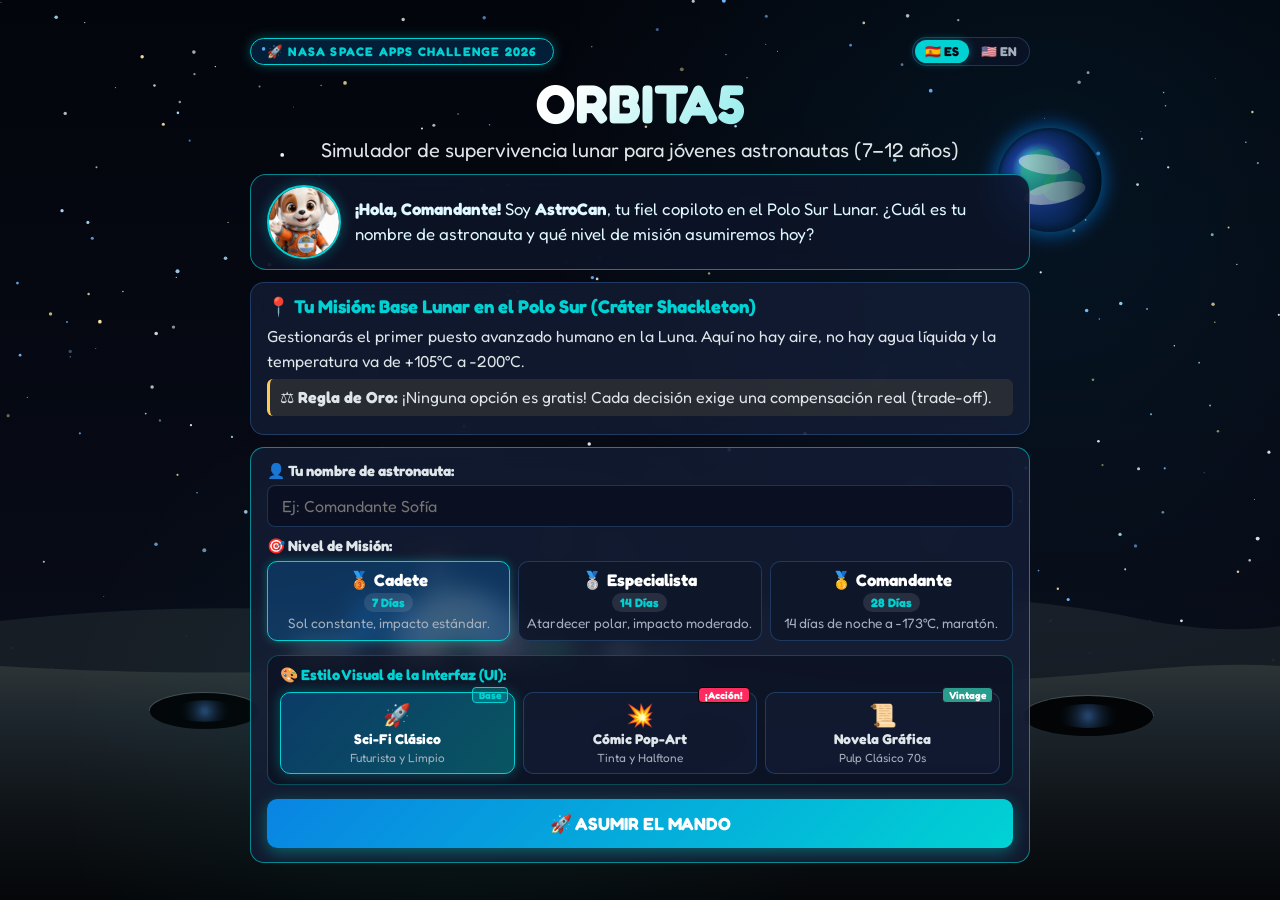
==== index.html @ 58a8f97e "feat: internacionalizacion completa bilingue (ES/EN) y sintesis de voz multilingue" ====
<!DOCTYPE html>
<html lang="es">
<head>
  <meta charset="UTF-8">
  <meta name="viewport" content="width=device-width, initial-scale=1.0, maximum-scale=1.0, user-scalable=no, viewport-fit=cover">
  <title>ORBITA5 | Junior Astronaut Mission Trainer</title>
  <link rel="preconnect" href="https://fonts.googleapis.com">
  <link rel="preconnect" href="https://fonts.gstatic.com" crossorigin>
  <link href="https://fonts.googleapis.com/css2?family=Bangers&family=Comic+Neue:ital,wght@0,400;0,700;1,400;1,700&family=Fredoka:wght@300..700&family=Permanent+Marker&display=swap" rel="stylesheet">
  <link rel="stylesheet" href="css/styles.css">
  <link rel="stylesheet" href="css/space-scene.css">
  <link rel="stylesheet" href="css/minigames.css">
  <link rel="stylesheet" href="css/themes.css">
</head>
<body>
  <canvas id="space-canvas"></canvas>
  <div class="space-ambient-glow"></div>

  <main class="app-wrapper">

    <!-- ====== 1. PANTALLA DE BIENVENIDA ====== -->
    <section id="screen-welcome" class="screen welcome-screen">
      <div class="welcome-inner">
        <div class="welcome-top-controls">
          <div class="nasa-logo-badge">🚀 NASA SPACE APPS CHALLENGE 2026</div>
          <div class="welcome-lang-picker">
            <button type="button" class="lang-switch-btn active" data-lang="es" title="Cambiar a Español">🇪🇸 ES</button>
            <button type="button" class="lang-switch-btn" data-lang="en" title="Switch to English">🇺🇸 EN</button>
          </div>
        </div>
        <h1 class="main-title">ORBITA5</h1>
        <p id="main-subtitle" class="main-subtitle">Simulador de supervivencia lunar para jóvenes astronautas (7–12 años)</p>

        <!-- Tarjeta de bienvenida con AstroCan -->
        <div class="welcome-mascot-card">
          <img src="assets/mascot/greeting.jpg" alt="AstroCan" class="welcome-mascot-img">
          <div id="welcome-mascot-bubble" class="welcome-mascot-bubble">
            <strong>¡Hola, Comandante!</strong> Soy <strong>AstroCan</strong>, tu fiel copiloto en el Polo Sur Lunar. ¿Cuál es tu nombre de astronauta y qué nivel de misión asumiremos hoy?
          </div>
        </div>

        <div class="welcome-briefing">
          <h3 id="briefing-title">📍 Tu Misión: Base Lunar en el Polo Sur (Cráter Shackleton)</h3>
          <p id="briefing-p1">Gestionarás el primer puesto avanzado humano en la Luna. Aquí no hay aire, no hay agua líquida y la temperatura va de +105°C a -200°C.</p>
          <p id="briefing-rule" class="rule-highlight">⚖️ <strong>Regla de Oro:</strong> ¡Ninguna opción es gratis! Cada decisión exige una compensación real (trade-off).</p>
        </div>

        <div class="welcome-form">
          <div class="form-row">
            <label id="label-player-name" for="input-player-name">👤 Tu nombre de astronauta:</label>
            <input type="text" id="input-player-name" class="text-input" placeholder="Ej: Comandante Sofía" maxlength="20" autocomplete="off" required>
            <div id="name-validation-msg" class="validation-error-msg hidden">⚠️ Ingresa tu nombre de astronauta para registrar tu credencial antes de asumir el mando.</div>
          </div>

          <label id="label-mission-level" class="form-label-sm">🎯 Nivel de Misión:</label>
          <div class="difficulty-selector">
            <button type="button" class="diff-btn active" data-diff="1">
              <span id="diff-1-title" class="diff-title">🥉 Cadete</span>
              <span id="diff-1-days" class="diff-days">7 Días</span>
              <span id="diff-1-desc" class="diff-desc">Sol constante, impacto estándar.</span>
            </button>
            <button type="button" class="diff-btn" data-diff="2">
              <span id="diff-2-title" class="diff-title">🥈 Especialista</span>
              <span id="diff-2-days" class="diff-days">14 Días</span>
              <span id="diff-2-desc" class="diff-desc">Atardecer polar, impacto moderado.</span>
            </button>
            <button type="button" class="diff-btn" data-diff="3">
              <span id="diff-3-title" class="diff-title">🥇 Comandante</span>
              <span id="diff-3-days" class="diff-days">28 Días</span>
              <span id="diff-3-desc" class="diff-desc">14 días de noche a -173°C, maratón.</span>
            </button>
          </div>

          <!-- Selector de Estilo de Interfaz (UI) en Pantalla de Bienvenida -->
          <div class="theme-selector-welcome">
            <label id="theme-selector-label" class="theme-selector-label">🎨 Estilo Visual de la Interfaz (UI):</label>
            <div class="theme-buttons-row">
              <button type="button" class="theme-btn active" data-theme-val="default">
                <span id="theme-btn-badge-1" class="theme-btn-badge">Base</span>
                <span class="theme-btn-icon">🚀</span>
                <span id="theme-btn-title-1" class="theme-btn-title">Sci-Fi Clásico</span>
                <span id="theme-btn-sub-1" class="theme-btn-subtitle">Futurista y Limpio</span>
              </button>
              <button type="button" class="theme-btn" data-theme-val="comic-pop">
                <span id="theme-btn-badge-2" class="theme-btn-badge badge-pop">¡Acción!</span>
                <span class="theme-btn-icon">💥</span>
                <span id="theme-btn-title-2" class="theme-btn-title">Cómic Pop-Art</span>
                <span id="theme-btn-sub-2" class="theme-btn-subtitle">Tinta y Halftone</span>
              </button>
              <button type="button" class="theme-btn" data-theme-val="comic-retro">
                <span id="theme-btn-badge-3" class="theme-btn-badge badge-retro">Vintage</span>
                <span class="theme-btn-icon">📜</span>
                <span id="theme-btn-title-3" class="theme-btn-title">Novela Gráfica</span>
                <span id="theme-btn-sub-3" class="theme-btn-subtitle">Pulp Clásico 70s</span>
              </button>
            </div>
          </div>

          <button id="btn-start-mission" class="btn-primary pulse-btn">🚀 ASUMIR EL MANDO</button>
        </div>
      </div>
    </section>

    <!-- ====== 2. PANTALLA DE JUEGO (ADAPTADA A CELULAR, TABLET Y PC) ====== -->
    <section id="screen-game" class="screen game-screen hidden">

      <!-- Contenedor general de Estación (permite 2 columnas en Desktop) -->
      <div class="station-layout">

        <!-- PANEL LATERAL PARA LAPTOP / PC (Desktop Station Panel) -->
        <aside class="station-sidebar">
          <div class="sidebar-mascot-box">
            <div class="mascot-avatar-container">
              <img id="mascot-sidebar-img" src="assets/mascot/greeting.jpg" alt="AstroCan" class="mascot-sidebar-avatar">
              <div class="mascot-online-dot"></div>
            </div>
            <div class="mascot-info">
              <strong class="mascot-name">AstroCan</strong>
              <span id="mascot-sidebar-role" class="mascot-role">Copiloto de Misión</span>
            </div>
            <div id="mascot-sidebar-bubble" class="sidebar-speech-bubble">
              ¡Sistemas de la base en línea! Esperando tus órdenes, Comandante.
            </div>
          </div>

          <!-- Diagnóstico de recursos lateral en PC -->
          <div class="sidebar-telemetry">
            <h4 id="sidebar-telemetry-title" class="telemetry-title">📡 Telemetría de la Base</h4>
            <div class="sidebar-res-list">
              <div class="side-res-row">
                <span id="side-label-o2" class="side-res-label">💨 Oxígeno:</span>
                <strong id="side-val-o2">100%</strong>
              </div>
              <div class="side-res-row">
                <span id="side-label-energy" class="side-res-label">⚡ Baterías:</span>
                <strong id="side-val-energy">100%</strong>
              </div>
              <div class="side-res-row">
                <span id="side-label-health" class="side-res-label">❤️ Salud:</span>
                <strong id="side-val-health">100%</strong>
              </div>
              <div class="side-res-row">
                <span id="side-label-integrity" class="side-res-label">🛡️ Casco:</span>
                <strong id="side-val-integrity">100%</strong>
              </div>
              <div class="side-res-row side-science-row">
                <span id="side-label-science" class="side-res-label">🔬 Ciencia:</span>
                <strong id="side-val-science">0 pts</strong>
              </div>
            </div>
          </div>

          <div class="sidebar-actions">
            <button id="btn-sidebar-lang" class="pill-btn sidebar-btn">🌐 <span id="sidebar-lang-label">Idioma: Español</span></button>
            <button id="btn-sidebar-theme" class="pill-btn sidebar-btn">🎨 <span id="sidebar-theme-prefix">Estilo UI:</span> <span id="sidebar-theme-name">Sci-Fi</span></button>
            <button id="btn-sidebar-voice" class="pill-btn sidebar-btn">🎙️ <span id="sidebar-voice-label">Cambiar Voz</span></button>
            <button id="btn-sidebar-science" class="pill-btn sidebar-btn">🔬 <span id="sidebar-science-label">Archivo Científico NASA</span></button>
            <button id="btn-sidebar-sound" class="pill-btn sidebar-btn">🔊 <span id="sidebar-sound-label">Sonido</span></button>
            <button id="btn-sidebar-abort" class="pill-btn btn-danger-pill sidebar-btn">🛑 <span id="sidebar-abort-label">Abortar Misión</span></button>
          </div>
        </aside>

        <!-- TERMINAL PRINCIPAL (Visible en todos los dispositivos) -->
        <div class="station-main-terminal">

          <!-- Barra Superior (Móvil y Tablet) -->
          <header class="top-bar">
            <div class="bar-left">
              <span class="astronaut-name">👨‍🚀 <strong id="hud-player-name">Cmd</strong></span>
              <span class="day-badge" id="hud-day-text">Día 1/7</span>
            </div>
            <div class="bar-right">
              <button id="btn-top-lang" class="pill-btn btn-lang" title="Switch language / Cambiar idioma">🌐 <span id="top-lang-label">EN</span></button>
              <button id="btn-top-theme" class="pill-btn" title="Cambiar estilo visual de interfaz (UI)">🎨 <span id="top-theme-name">UI</span></button>
              <button id="btn-top-voice" class="pill-btn" title="Cambiar tipo de voz de narración">🎙️</button>
              <button id="btn-open-science" class="pill-btn">🔬 <span id="top-science-label">Archivo NASA</span></button>
              <button id="btn-toggle-sound" class="pill-btn">🔊</button>
              <button id="btn-abort-mission" class="pill-btn btn-danger-pill" title="Volver a la sala de mando">🛑 <span id="top-abort-label">Abortar</span></button>
            </div>
          </header>

          <!-- Barra Ambiental -->
          <div class="env-bar">
            <span class="env-item"><span id="hud-env-icon">☀️</span> <strong id="hud-env-phase">Día Solar</strong></span>
            <span class="env-item">🌡️ <strong id="hud-env-temp">+85°C</strong></span>
            <span class="env-item">🔆 <strong id="hud-env-sun">100%</strong></span>
          </div>

          <!-- Recursos Compactos (Móvil y Tablet) -->
          <div class="res-strip">
            <div class="res-mini"><span class="res-icon">💨</span><div class="res-bar-track"><div id="bar-o2" class="res-bar-fill fill-o2" style="width:100%"></div></div><span id="val-o2" class="res-num">100%</span></div>
            <div class="res-mini"><span class="res-icon">⚡</span><div class="res-bar-track"><div id="bar-energy" class="res-bar-fill fill-energy" style="width:100%"></div></div><span id="val-energy" class="res-num">100%</span></div>
            <div class="res-mini"><span class="res-icon">❤️</span><div class="res-bar-track"><div id="bar-health" class="res-bar-fill fill-health" style="width:100%"></div></div><span id="val-health" class="res-num">100%</span></div>
            <div class="res-mini"><span class="res-icon">🛡️</span><div class="res-bar-track"><div id="bar-integrity" class="res-bar-fill fill-integrity" style="width:100%"></div></div><span id="val-integrity" class="res-num">100%</span></div>
            <div class="res-mini res-science"><span class="res-icon">🔬</span><span id="hud-science-val" class="res-num science-val">0</span></div>
          </div>

          <!-- Franja de Compañero para Móvil y Tablet (oculta en PC) -->
          <div class="mobile-mascot-strip">
            <img id="mascot-mobile-img" src="assets/mascot/greeting.jpg" alt="AstroCan" class="mascot-mobile-avatar">
            <div id="mascot-mobile-bubble" class="mobile-speech-bubble">
              ¡Listo para la misión lunar, Comandante!
            </div>
          </div>

          <!-- Contenido Principal Scrollable -->
          <div class="game-content-scroll">

            <!-- Tarjeta de Dilema -->
            <article id="dilemma-card" class="dilemma-card">
              <div class="dilemma-top">
                <div class="dilemma-top-tags">
                  <span id="dilemma-tag" class="tag-badge">ALERTA</span>
                  <span id="dilemma-sender" class="sender-text">📡 Transmisión</span>
                </div>
                <!-- Controles de Audio y Voz -->
                <div class="dilemma-audio-controls">
                  <button id="btn-change-voice" class="pill-btn btn-voice" title="Cambiar tipo de voz para la narración">
                    🎙️ <span id="current-voice-label">Voz: Auto</span>
                  </button>
                  <button id="btn-narrate-dilemma" class="pill-btn btn-narrate" title="Reproducir en audio este dilema">
                    📢 Escuchar Misión
                  </button>
                </div>
              </div>

              <h2 id="dilemma-title" class="dilemma-title">Cargando...</h2>
              <p id="dilemma-desc" class="dilemma-desc">Descripción del escenario...</p>
              <div id="dilemma-source-box" class="source-box"></div>
              <div id="dilemma-science-box" class="science-box">💡 Contexto científico...</div>
              <div id="dilemma-options-container" class="options-grid"></div>
            </article>

            <!-- Minijuego Container -->
            <section id="minigame-container" class="minigame-container hidden"></section>

            <!-- Feedback de Transmisión -->
            <article id="transmission-box" class="transmission-box hidden">
              <h3 class="transmission-title">📻 Informe de Control de Misión</h3>
              <div id="transmission-text"></div>
              <button id="btn-next-day" class="btn-primary">☀️ AVANZAR AL SIGUIENTE DÍA</button>
            </article>

          </div>
        </div>

      </div>
    </section>

    <!-- ====== 3. PANTALLA DE FIN DE MISIÓN ====== -->
    <section id="screen-gameover" class="screen gameover-screen hidden">
      <div class="gameover-inner">

        <!-- Mascota en fin de misión -->
        <div class="gameover-mascot-row">
          <img id="gameover-mascot-img" class="gameover-mascot-avatar" src="assets/mascot/celebrating.jpg" alt="AstroCan">
          <div id="gameover-mascot-bubble" class="gameover-mascot-bubble">
            ¡Misión completada, Comandante!
          </div>
        </div>

        <h2 id="gameover-title" class="gameover-title">🎉 ¡MISIÓN CUMPLIDA!</h2>
        <p id="gameover-subtitle" class="gameover-subtitle">Felicitaciones...</p>
        <div id="gameover-rank" class="rank-badge">🥇 Comandante</div>

        <div class="metrics-row">
          <div class="metric-pill"><span id="lbl-gameover-score">PUNTUACIÓN</span><strong id="gameover-score">0</strong></div>
          <div class="metric-pill"><span id="lbl-gameover-days">DÍAS</span><strong id="gameover-days">0/7</strong></div>
          <div class="metric-pill"><span id="lbl-gameover-science">CIENCIA</span><strong id="gameover-science">0</strong></div>
        </div>

        <div id="gameover-lesson-box" class="lesson-card lesson-success">
          <div id="gameover-lesson-text"></div>
        </div>

        <div class="gameover-actions">
          <button id="btn-share-cert" class="btn-primary" style="background: linear-gradient(135deg, #6c5ce7, #a29bfe);">
            📤 COMPARTIR CERTIFICADO
          </button>
          <button id="btn-restart" class="btn-secondary">🔄 NUEVA MISIÓN</button>
        </div>
      </div>
    </section>

    <!-- ====== 4. MODAL ARCHIVO CIENTÍFICO ====== -->
    <div id="modal-science" class="modal-overlay hidden" role="dialog" aria-modal="true">
      <div class="modal-card">
        <header class="modal-head">
          <h3 id="modal-science-title">🔬 Archivo Científico NASA</h3>
          <button id="btn-close-science" class="modal-close" aria-label="Cerrar">&times;</button>
        </header>
        <div class="modal-body" id="science-content"></div>
      </div>
    </div>

    <!-- ====== 5. MODAL ABORTAR MISIÓN ====== -->
    <div id="modal-abort" class="modal-overlay hidden" role="dialog" aria-modal="true">
      <div class="modal-card modal-abort-card">
        <header class="modal-head modal-head-danger">
          <h3 id="modal-abort-title">🛑 Abortar Misión ORBITA5</h3>
          <button id="btn-close-abort-x" class="modal-close" aria-label="Cerrar">&times;</button>
        </header>
        <div class="modal-body modal-abort-body">
          <div class="abort-icon">⚠️</div>
          <p id="modal-abort-prompt" class="abort-prompt"><strong>¿Seguro que deseas abortar la misión lunar?</strong></p>
          <p id="modal-abort-desc" class="abort-desc">Se cancelará la simulación actual y regresarás a la sala de mando inicial para cambiar tu nombre de astronauta o elegir otro nivel de dificultad.</p>
          <div class="abort-actions">
            <button id="btn-confirm-abort" class="btn-primary btn-danger-action">🚀 Sí, Abortar y Salir</button>
            <button id="btn-cancel-abort" class="btn-secondary">Continuar Misión</button>
          </div>
        </div>
      </div>
    </div>

    <!-- ====== 6. MODAL SELECTOR DE VOCES ====== -->
    <div id="modal-voice" class="modal-overlay hidden" role="dialog" aria-modal="true">
      <div class="modal-card modal-voice-card">
        <header class="modal-head">
          <h3 id="modal-voice-title">🎙️ Voces de Control de Misión</h3>
          <button id="btn-close-voice-x" class="modal-close" aria-label="Cerrar">&times;</button>
        </header>
        <div class="modal-body modal-voice-body">
          <div class="voice-modal-intro">
            <p id="modal-voice-desc" class="voice-modal-desc">
              Selecciona la voz de síntesis que prefieras para escuchar las alertas y decisiones en tu base lunar:
            </p>
            <div class="voice-current-banner">
              <span id="modal-voice-active-label" class="voice-banner-label">Voz activa:</span>
              <strong id="modal-current-voice-text" class="voice-banner-value">🌎 Cargando voz...</strong>
            </div>
          </div>

          <div id="voice-options-list" class="voice-options-list">
            <!-- Rellenado dinámicamente con las voces del navegador -->
          </div>

          <div class="voice-modal-footer">
            <button id="btn-cycle-voice-fast" class="btn-secondary">🔄 Siguiente Voz Rápida</button>
            <button id="btn-close-voice" class="btn-primary">Listo</button>
          </div>
        </div>
      </div>
    </div>

    <!-- ====== 7. MODAL SELECTOR DE ESTILO VISUAL / TEMAS ====== -->
    <div id="modal-theme" class="modal-overlay hidden" role="dialog" aria-modal="true">
      <div class="modal-card modal-theme-card">
        <header class="modal-head">
          <h3 id="modal-theme-title">🎨 Estilo Visual de la Interfaz (UI)</h3>
          <button id="btn-close-theme-x" class="modal-close" aria-label="Cerrar">&times;</button>
        </header>
        <div class="modal-body">
          <div class="theme-modal-intro">
            <p id="modal-theme-desc" class="theme-modal-desc">
              Selecciona cómo deseas experimentar <strong>ORBITA5</strong>. Puedes alternar libremente entre la interfaz base de ciencia ficción y las propuestas con estilo cómic:
            </p>
          </div>

          <div id="theme-cards-grid" class="theme-cards-grid">
            <!-- Rellenado dinámicamente con los temas -->
          </div>

          <div class="voice-modal-footer">
            <button id="btn-cycle-theme-fast" class="btn-secondary">🔄 Alternar Estilo Rápido</button>
            <button id="btn-close-theme" class="btn-primary">Listo</button>
          </div>
        </div>
      </div>
    </div>

  </main>

  <script src="js/theme-manager.js"></script>
  <script src="js/i18n.js"></script>
  <script src="js/audio.js"></script>
  <script src="js/speech.js"></script>
  <script src="js/mascot.js"></script>
  <script src="js/space-canvas.js"></script>
  <script src="js/data-donki.js"></script>
  <script src="js/data-osdr.js"></script>
  <script src="js/game-state.js"></script>
  <script src="js/events.js"></script>
  <script src="js/minigame-shield.js"></script>
  <script src="js/minigame-rover.js"></script>
  <script src="js/certificate.js"></script>
  <script src="js/main.js"></script>
</body>
</html>
---- css/styles.css ----
/* ==========================================================================
   ORBITA5 — CSS PRINCIPAL
   Tipografía: Fredoka (Google Fonts)
   Layout adaptativo para 3 pantallas (Celular, Tablet, Laptop/PC)
   Viewport 100dvh sin scroll en ventana principal, scroll interno en terminal.
   Semáforo de recursos interactivo en tiempo real.
   ========================================================================== */

:root {
  --bg-deep: #030612;
  --panel-glass: rgba(20, 30, 55, 0.75);
  --panel-glass-solid: rgba(14, 21, 40, 0.95);
  --panel-border: rgba(84, 160, 255, 0.25);
  --border-bright: rgba(0, 210, 211, 0.6);
  --nasa-blue: #0984e3;
  --cyan: #00d2d3;
  --glow: rgba(0, 210, 211, 0.35);
  --o2: #00cec9;
  --energy: #feca57;
  --health: #ff6b81;
  --integrity: #54a0ff;
  --science: #a29bfe;
  --gain: #2ed573;
  --gain-bg: rgba(46, 213, 115, 0.15);
  --cost: #ff4757;
  --cost-bg: rgba(255, 71, 87, 0.15);
  --txt: #ffffff;
  --txt2: #dfe6e9;
  --txt3: #a4b0be;
  --font: 'Fredoka', system-ui, -apple-system, BlinkMacSystemFont, 'Segoe UI', Roboto, sans-serif;
}

*, *::before, *::after {
  box-sizing: border-box;
  margin: 0;
  padding: 0;
}

body {
  font-family: var(--font);
  background: var(--bg-deep);
  color: var(--txt);
  overflow: hidden;
  height: 100dvh;
}

#space-canvas {
  position: fixed;
  inset: 0;
  width: 100vw;
  height: 100dvh;
  z-index: 0;
  pointer-events: none;
}

.space-ambient-glow {
  position: fixed;
  inset: 0;
  pointer-events: none;
  z-index: 1;
  background: radial-gradient(circle at 82% 20%, rgba(0, 180, 255, 0.08) 0%, transparent 40%);
}

/* ========== CONTENEDOR RAÍZ ========== */
.app-wrapper {
  position: relative;
  z-index: 10;
  height: 100dvh;
  display: flex;
  flex-direction: column;
}

.screen {
  flex: 1;
  display: flex;
  flex-direction: column;
  overflow: hidden;
}

.hidden {
  display: none !important;
}

/* ==========================================================================
   1. PANTALLA DE BIENVENIDA CON MASCOTA
   ========================================================================== */
.welcome-screen {
  justify-content: center;
  align-items: center;
  padding: 12px;
  overflow-y: auto;
}

.welcome-inner {
  max-width: 780px;
  width: 100%;
  text-align: center;
}

.welcome-top-controls {
  display: flex;
  justify-content: space-between;
  align-items: center;
  flex-wrap: wrap;
  gap: 8px;
  margin-bottom: 8px;
}

.welcome-lang-picker {
  display: inline-flex;
  background: rgba(14, 21, 40, 0.7);
  border: 1px solid var(--panel-border);
  border-radius: 20px;
  padding: 2px;
  gap: 2px;
  margin-left: auto;
}

.lang-switch-btn {
  font-family: var(--font);
  background: transparent;
  border: none;
  color: var(--txt3);
  font-size: 0.8rem;
  font-weight: 700;
  padding: 4px 10px;
  border-radius: 16px;
  cursor: pointer;
  transition: all 0.2s;
}

.lang-switch-btn:hover {
  color: #fff;
}

.lang-switch-btn.active {
  background: var(--cyan);
  color: #030612;
  box-shadow: 0 0 10px var(--glow);
}

.btn-lang {
  font-weight: 800;
  letter-spacing: 0.5px;
}

.nasa-logo-badge {
  display: inline-block;
  background: rgba(9, 132, 227, 0.2);
  border: 1px solid var(--cyan);
  padding: 5px 16px;
  border-radius: 20px;
  font-size: 0.78rem;
  font-weight: 700;
  letter-spacing: 1.2px;
  color: var(--cyan);
  margin-bottom: 0;
  box-shadow: 0 0 12px var(--glow);
}

.main-title {
  font-size: clamp(2rem, 5vw, 3.2rem);
  font-weight: 800;
  line-height: 1.1;
  background: linear-gradient(135deg, #fff 40%, var(--cyan));
  -webkit-background-clip: text;
  -webkit-text-fill-color: transparent;
  margin-bottom: 4px;
}

.main-subtitle {
  font-size: clamp(0.9rem, 2vw, 1.15rem);
  color: var(--txt2);
  margin-bottom: 12px;
}

/* Tarjeta de Mascota en Bienvenida */
.welcome-mascot-card {
  display: flex;
  align-items: center;
  gap: 14px;
  background: rgba(14, 21, 40, 0.85);
  border: 1.5px solid var(--border-bright);
  backdrop-filter: blur(12px);
  border-radius: 16px;
  padding: 10px 16px;
  margin-bottom: 12px;
  text-align: left;
}

.welcome-mascot-img {
  width: 74px;
  height: 74px;
  border-radius: 50%;
  object-fit: cover;
  border: 2.5px solid var(--cyan);
  box-shadow: 0 0 14px var(--glow);
  flex-shrink: 0;
  animation: mascotPop 0.4s ease-out;
}

.welcome-mascot-bubble {
  font-size: 0.92rem;
  line-height: 1.45;
  color: #e0f8ff;
}

.welcome-briefing {
  background: var(--panel-glass);
  border: 1px solid var(--panel-border);
  backdrop-filter: blur(10px);
  border-radius: 14px;
  padding: 12px 16px;
  margin-bottom: 12px;
  text-align: left;
}

.welcome-briefing h3 {
  color: var(--cyan);
  font-size: 1rem;
  margin-bottom: 6px;
}

.welcome-briefing p {
  color: var(--txt2);
  font-size: 0.88rem;
  line-height: 1.45;
  margin-bottom: 6px;
}

.rule-highlight {
  background: rgba(254, 202, 87, 0.1);
  border-left: 3px solid var(--energy);
  padding: 6px 10px;
  border-radius: 6px;
  font-size: 0.88rem;
  color: #ffeaa7;
  margin: 0;
}

.welcome-form {
  background: var(--panel-glass);
  border: 1px solid var(--border-bright);
  backdrop-filter: blur(12px);
  border-radius: 14px;
  padding: 14px 16px;
  text-align: left;
}

.form-row {
  margin-bottom: 10px;
}

.form-row label, .form-label-sm {
  display: block;
  font-size: 0.92rem;
  font-weight: 700;
  color: var(--txt2);
  margin-bottom: 5px;
}

.text-input {
  font-family: var(--font);
  width: 100%;
  padding: 10px 14px;
  background: rgba(10, 16, 32, 0.85);
  border: 1.5px solid var(--panel-border);
  border-radius: 8px;
  color: #fff;
  font-size: 1rem;
  outline: none;
  transition: border-color 0.2s;
}

.text-input:focus {
  border-color: var(--cyan);
  box-shadow: 0 0 10px var(--glow);
}

.text-input.input-error {
  border-color: #ff4757 !important;
  box-shadow: 0 0 14px rgba(255, 71, 87, 0.6) !important;
  animation: shakeInput 0.4s ease-in-out;
}

@keyframes shakeInput {
  0%, 100% { transform: translateX(0); }
  20%, 60% { transform: translateX(-6px); }
  40%, 80% { transform: translateX(6px); }
}

.validation-error-msg {
  font-size: 0.82rem;
  color: #ff6b81;
  font-weight: 600;
  margin-top: 6px;
  display: flex;
  align-items: center;
  gap: 5px;
  animation: fadeInMsg 0.25s ease-out;
}

@keyframes fadeInMsg {
  from { opacity: 0; transform: translateY(-4px); }
  to { opacity: 1; transform: translateY(0); }
}

.difficulty-selector {
  display: grid;
  grid-template-columns: repeat(3, 1fr);
  gap: 8px;
  margin: 6px 0 12px;
}

.diff-btn {
  font-family: var(--font);
  background: rgba(15, 23, 42, 0.85);
  border: 1.5px solid var(--panel-border);
  border-radius: 10px;
  padding: 8px 6px;
  cursor: pointer;
  text-align: center;
  transition: all 0.2s;
  color: var(--txt2);
}

.diff-btn:hover {
  border-color: var(--cyan);
  transform: translateY(-1px);
}

.diff-btn.active {
  background: rgba(9, 132, 227, 0.25);
  border-color: var(--cyan);
  box-shadow: 0 0 10px var(--glow);
}

.diff-title {
  display: block;
  font-size: 0.95rem;
  font-weight: 700;
  color: #fff;
}

.diff-days {
  display: inline-block;
  background: rgba(255, 255, 255, 0.1);
  padding: 2px 8px;
  border-radius: 10px;
  font-size: 0.76rem;
  font-weight: 700;
  color: var(--cyan);
  margin: 3px 0;
}

.diff-desc {
  display: block;
  font-size: 0.76rem;
  color: var(--txt3);
  line-height: 1.25;
}

.btn-primary {
  font-family: var(--font);
  width: 100%;
  padding: 12px;
  background: linear-gradient(135deg, var(--nasa-blue), var(--cyan));
  border: none;
  border-radius: 10px;
  color: #fff;
  font-size: 1rem;
  font-weight: 700;
  cursor: pointer;
  box-shadow: 0 4px 16px rgba(0, 210, 211, 0.4);
  transition: all 0.2s;
}

.btn-primary:hover {
  transform: translateY(-1px);
  box-shadow: 0 6px 22px rgba(0, 210, 211, 0.6);
}

.btn-secondary {
  font-family: var(--font);
  width: 100%;
  padding: 12px;
  background: rgba(255, 255, 255, 0.08);
  border: 1.5px solid var(--panel-border);
  border-radius: 10px;
  color: var(--txt2);
  font-size: 0.95rem;
  font-weight: 600;
  cursor: pointer;
  transition: all 0.2s;
}

.btn-secondary:hover {
  background: rgba(255, 255, 255, 0.15);
  border-color: var(--cyan);
}

/* ==========================================================================
   2. PANTALLA DE JUEGO & LAYOUT DE ESTACIÓN
   ========================================================================== */
.game-screen {
  gap: 0;
  height: 100dvh;
}

.station-layout {
  display: flex;
  flex: 1;
  height: 100%;
  overflow: hidden;
}

/* PANEL LATERAL PARA LAPTOP / PC */
.station-sidebar {
  display: none; /* Activo en desktop min-width: 981px */
  width: 340px;
  flex-shrink: 0;
  background: var(--panel-glass-solid);
  border-right: 1.5px solid var(--border-bright);
  padding: 14px;
  flex-direction: column;
  gap: 12px;
  overflow-y: auto;
}

.sidebar-mascot-box {
  background: rgba(10, 16, 32, 0.7);
  border: 1.5px solid var(--panel-border);
  border-radius: 14px;
  padding: 12px;
  text-align: center;
}

.mascot-avatar-container {
  position: relative;
  width: 94px;
  height: 94px;
  margin: 0 auto 8px;
}

.mascot-sidebar-avatar {
  width: 94px;
  height: 94px;
  border-radius: 50%;
  object-fit: cover;
  border: 2.5px solid var(--cyan);
  box-shadow: 0 0 16px var(--glow);
  transition: all 0.3s cubic-bezier(0.175, 0.885, 0.32, 1.275);
}

.mascot-online-dot {
  position: absolute;
  bottom: 4px;
  right: 6px;
  width: 14px;
  height: 14px;
  background: #2ed573;
  border: 2px solid #030612;
  border-radius: 50%;
}

.mascot-info {
  margin-bottom: 8px;
}

.mascot-name {
  display: block;
  font-size: 1.15rem;
  color: #fff;
  font-weight: 700;
}

.mascot-role {
  font-size: 0.8rem;
  color: var(--cyan);
  font-weight: 500;
}

.sidebar-speech-bubble {
  background: rgba(0, 210, 211, 0.12);
  border: 1px solid var(--border-bright);
  border-radius: 12px;
  padding: 8px 12px;
  font-size: 0.88rem;
  line-height: 1.4;
  color: #e0f8ff;
  text-align: left;
  position: relative;
}

.sidebar-telemetry {
  background: rgba(10, 16, 32, 0.6);
  border: 1px solid var(--panel-border);
  border-radius: 12px;
  padding: 12px;
}

.telemetry-title {
  color: var(--cyan);
  font-size: 0.88rem;
  font-weight: 700;
  margin-bottom: 8px;
  text-transform: uppercase;
  letter-spacing: 0.5px;
}

.sidebar-res-list {
  display: flex;
  flex-direction: column;
  gap: 6px;
}

.side-res-row {
  display: flex;
  justify-content: space-between;
  align-items: center;
  font-size: 0.88rem;
  padding: 4px 0;
  border-bottom: 1px solid rgba(255, 255, 255, 0.05);
}

.side-res-label {
  color: var(--txt2);
}

.side-science-row {
  border-bottom: none;
  color: var(--science);
  font-weight: 700;
}

.sidebar-actions {
  margin-top: auto;
  display: flex;
  flex-direction: column;
  gap: 8px;
}

.sidebar-btn {
  width: 100%;
  padding: 8px 10px;
  text-align: center;
  font-size: 0.85rem;
}

/* TERMINAL PRINCIPAL */
.station-main-terminal {
  flex: 1;
  display: flex;
  flex-direction: column;
  overflow: hidden;
  height: 100%;
}

.top-bar {
  display: flex;
  justify-content: space-between;
  align-items: center;
  flex-wrap: wrap;
  gap: 6px;
  background: var(--panel-glass);
  border-bottom: 1px solid var(--panel-border);
  backdrop-filter: blur(10px);
  padding: 6px 12px;
  flex-shrink: 0;
  min-height: 40px;
}

.bar-left {
  display: flex;
  align-items: center;
  gap: 8px;
}

.bar-right {
  display: flex;
  align-items: center;
  gap: 6px;
}

.astronaut-name {
  font-size: 0.92rem;
  color: #fff;
  font-weight: 600;
}

.day-badge {
  background: rgba(0, 210, 211, 0.18);
  border: 1px solid var(--cyan);
  padding: 2px 10px;
  border-radius: 14px;
  font-size: 0.8rem;
  font-weight: 700;
  color: var(--cyan);
}

.pill-btn {
  font-family: var(--font);
  background: rgba(255, 255, 255, 0.08);
  border: 1px solid var(--panel-border);
  color: var(--txt2);
  padding: 4px 10px;
  border-radius: 6px;
  font-size: 0.8rem;
  font-weight: 600;
  cursor: pointer;
  transition: all 0.15s;
}

.pill-btn:hover {
  background: rgba(255, 255, 255, 0.15);
  border-color: var(--cyan);
}

.pill-btn.btn-muted {
  background: rgba(255, 71, 87, 0.2);
  border-color: var(--cost);
  color: #ff6b81;
}

.btn-danger-pill {
  background: rgba(255, 71, 87, 0.15) !important;
  border-color: rgba(255, 71, 87, 0.6) !important;
  color: #ff6b81 !important;
}

.btn-danger-pill:hover {
  background: rgba(255, 71, 87, 0.3) !important;
  border-color: var(--cost) !important;
  color: #fff !important;
}

/* Barra Ambiental */
.env-bar {
  display: flex;
  justify-content: center;
  gap: 16px;
  flex-wrap: wrap;
  background: rgba(10, 15, 30, 0.7);
  border-bottom: 1px solid rgba(84, 160, 255, 0.1);
  padding: 4px 10px;
  font-size: 0.82rem;
  flex-shrink: 0;
}

.env-item {
  color: var(--txt3);
}

.env-item strong {
  color: #fff;
  font-weight: 600;
}

/* Recursos Compactos (Strip horizontal) */
.res-strip {
  display: flex;
  gap: 6px;
  padding: 6px 10px;
  flex-shrink: 0;
  flex-wrap: wrap;
  justify-content: center;
}

.res-mini {
  display: flex;
  align-items: center;
  gap: 4px;
  background: var(--panel-glass);
  border: 1px solid var(--panel-border);
  border-radius: 8px;
  padding: 4px 8px;
  min-width: 0;
  flex: 1;
  max-width: 180px;
}

.res-icon {
  font-size: 0.9rem;
  flex-shrink: 0;
}

.res-bar-track {
  flex: 1;
  height: 8px;
  background: rgba(255, 255, 255, 0.12);
  border-radius: 5px;
  overflow: hidden;
  min-width: 25px;
}

.res-bar-fill {
  height: 100%;
  border-radius: 5px;
  transition: width 0.35s ease, background-color 0.3s;
}

.fill-o2 { background: var(--o2); }
.fill-energy { background: var(--energy); }
.fill-health { background: var(--health); }
.fill-integrity { background: var(--integrity); }

.res-bar-fill.warning { background: #ffa502 !important; }
.res-bar-fill.danger { background: #ff4757 !important; animation: pulseG 1s infinite alternate; }

@keyframes pulseG {
  from { opacity: 0.6; }
  to { opacity: 1; }
}

.res-num {
  font-size: 0.82rem;
  font-weight: 700;
  white-space: nowrap;
  min-width: 32px;
  text-align: right;
  transition: color 0.3s;
}

.res-science {
  border-color: rgba(162, 155, 254, 0.4);
}

.science-val {
  color: var(--science);
  font-weight: 700;
}

/* ==========================================================================
   SEMÁFORO DE RECURSOS EN TIEMPO REAL (TEXTOS)
   ========================================================================== */
.text-status-good {
  color: #2ed573 !important;
  text-shadow: 0 0 8px rgba(46, 213, 115, 0.45);
}

.text-status-warning {
  color: #ffa502 !important;
  text-shadow: 0 0 8px rgba(255, 165, 2, 0.45);
}

.text-status-critical {
  color: #ff4757 !important;
  text-shadow: 0 0 12px rgba(255, 71, 87, 0.7);
  animation: pulseCrit 0.8s infinite alternate ease-in-out;
}

@keyframes pulseCrit {
  from { transform: scale(1); }
  to { transform: scale(1.08); }
}

/* Franja de Mascota para Móvil y Tablet */
.mobile-mascot-strip {
  display: flex;
  align-items: center;
  gap: 10px;
  padding: 6px 10px;
  background: rgba(14, 21, 40, 0.65);
  border-bottom: 1px solid rgba(84, 160, 255, 0.15);
  flex-shrink: 0;
}

.mascot-mobile-avatar {
  width: 48px;
  height: 48px;
  border-radius: 50%;
  object-fit: cover;
  border: 2px solid var(--cyan);
  box-shadow: 0 0 8px var(--glow);
  flex-shrink: 0;
  transition: all 0.3s;
}

.mobile-speech-bubble {
  font-size: 0.84rem;
  line-height: 1.35;
  color: #e0f8ff;
}

/* Scroll interno del contenido principal del terminal */
.game-content-scroll {
  flex: 1;
  overflow-y: auto;
  overflow-x: hidden;
  padding: 8px 10px 16px;
  scrollbar-width: thin;
  scrollbar-color: rgba(0, 210, 211, 0.3) transparent;
}

.game-content-scroll::-webkit-scrollbar {
  width: 6px;
}

.game-content-scroll::-webkit-scrollbar-thumb {
  background: rgba(0, 210, 211, 0.3);
  border-radius: 4px;
}

/* ==========================================================================
   3. TARJETA DE DILEMA Y OPCIONES
   ========================================================================== */
.dilemma-card {
  background: var(--panel-glass);
  border: 1.5px solid var(--border-bright);
  backdrop-filter: blur(12px);
  border-radius: 14px;
  padding: 14px;
  display: flex;
  flex-direction: column;
  gap: 8px;
}

.dilemma-top {
  display: flex;
  justify-content: space-between;
  align-items: center;
  flex-wrap: wrap;
  gap: 6px;
}

.dilemma-top-tags {
  display: flex;
  align-items: center;
  gap: 6px;
}

.tag-badge {
  background: rgba(9, 132, 227, 0.25);
  border: 1px solid var(--cyan);
  padding: 2px 8px;
  border-radius: 5px;
  font-size: 0.72rem;
  font-weight: 700;
  letter-spacing: 0.6px;
  color: var(--cyan);
}

.sender-text {
  font-size: 0.78rem;
  color: var(--txt3);
}

/* Controles de Audio y Selector de Voz */
.dilemma-audio-controls {
  display: inline-flex;
  align-items: center;
  gap: 6px;
  flex-wrap: wrap;
}

.btn-voice {
  background: linear-gradient(135deg, rgba(0, 184, 148, 0.25), rgba(9, 132, 227, 0.25));
  border: 1px solid var(--cyan);
  color: #e8f8f5;
  display: inline-flex;
  align-items: center;
  gap: 4px;
  font-size: 0.78rem;
  font-weight: 600;
  cursor: pointer;
  transition: all 0.2s ease;
}

.btn-voice:hover {
  background: linear-gradient(135deg, rgba(0, 184, 148, 0.45), rgba(9, 132, 227, 0.45));
  border-color: #55efc4;
  color: #ffffff;
  transform: translateY(-1px);
  box-shadow: 0 0 10px rgba(85, 239, 196, 0.3);
}

/* Botón Narrador por Voz (Misión) */
.btn-narrate {
  background: linear-gradient(135deg, rgba(9, 132, 227, 0.3), rgba(162, 155, 254, 0.25));
  border: 1px solid #a29bfe;
  color: #e0d9ff;
  display: inline-flex;
  align-items: center;
  gap: 5px;
  font-size: 0.78rem;
}

.btn-narrate:hover {
  background: linear-gradient(135deg, rgba(9, 132, 227, 0.5), rgba(162, 155, 254, 0.4));
  border-color: #fff;
  color: #fff;
}

.btn-narrate.speaking {
  background: linear-gradient(135deg, #6c5ce7, #0984e3) !important;
  color: #fff !important;
  border-color: var(--cyan) !important;
  box-shadow: 0 0 12px var(--glow);
  animation: pulseSpeech 1.2s infinite alternate;
}

@keyframes pulseSpeech {
  from { transform: scale(1); }
  to { transform: scale(1.04); }
}

.dilemma-title {
  font-size: clamp(1.05rem, 2.5vw, 1.35rem);
  font-weight: 700;
  line-height: 1.25;
}

.dilemma-desc {
  font-size: 0.92rem;
  line-height: 1.45;
  color: var(--txt2);
}

/* Fuente de Datos NASA Oficial */
.source-box {
  background: linear-gradient(135deg, rgba(108, 92, 231, 0.15), rgba(9, 132, 227, 0.12));
  border: 1px solid rgba(162, 155, 254, 0.45);
  padding: 8px 12px;
  border-radius: 8px;
  font-size: 0.82rem;
  color: #d0c8ff;
  line-height: 1.45;
  display: flex;
  flex-direction: column;
  gap: 5px;
}

.source-header {
  display: flex;
  align-items: center;
  justify-content: space-between;
  gap: 8px;
  flex-wrap: wrap;
}

.source-verified-badge {
  display: inline-flex;
  align-items: center;
  gap: 4px;
  background: rgba(0, 210, 211, 0.18);
  border: 1px solid var(--cyan);
  color: #55efc4;
  font-size: 0.7rem;
  font-weight: 800;
  letter-spacing: 0.5px;
  padding: 2px 7px;
  border-radius: 4px;
}

.source-live-tag {
  font-size: 0.68rem;
  font-weight: 700;
  color: #a29bfe;
  background: rgba(162, 155, 254, 0.18);
  padding: 2px 6px;
  border-radius: 4px;
}

.source-content strong {
  color: #f1f2f6;
}

.source-content a {
  color: #55efc4;
  text-decoration: underline;
  font-weight: 700;
  transition: color 0.15s ease;
}

.source-content a:hover {
  color: #ffffff;
}

.source-detail-text {
  font-size: 0.76rem;
  color: var(--txt3);
  margin-top: 2px;
}

.archive-header-row {
  display: flex;
  justify-content: space-between;
  align-items: center;
  margin-bottom: 6px;
  gap: 8px;
}

.archive-source-link {
  font-size: 0.74rem;
  color: var(--cyan);
  text-decoration: underline;
  font-weight: 600;
}

.archive-craft-tag {
  font-size: 0.72rem;
  color: var(--txt3);
}

/* Contexto Científico */
.science-box {
  background: rgba(9, 132, 227, 0.12);
  border-left: 3px solid var(--nasa-blue);
  padding: 6px 10px;
  border-radius: 6px;
  font-size: 0.85rem;
  color: #74b9ff;
  line-height: 1.4;
}

/* Opciones de Decisión */
.options-grid {
  display: grid;
  grid-template-columns: repeat(auto-fit, minmax(230px, 1fr));
  gap: 8px;
}

.tradeoff-option-card {
  background: rgba(15, 23, 42, 0.9);
  border: 1.5px solid var(--panel-border);
  border-radius: 12px;
  padding: 10px;
  display: flex;
  flex-direction: column;
  gap: 6px;
  transition: all 0.2s;
}

.tradeoff-option-card:hover {
  border-color: var(--cyan);
  transform: translateY(-1px);
}

.option-header-row {
  display: flex;
  align-items: center;
  gap: 6px;
  flex-wrap: wrap;
}

.option-badge {
  background: rgba(255, 255, 255, 0.1);
  padding: 2px 7px;
  border-radius: 4px;
  font-size: 0.72rem;
  font-weight: 700;
  color: var(--txt3);
}

.option-title {
  font-size: 0.94rem;
  font-weight: 700;
}

/* Botón individual de audio para cada opción */
.btn-listen-option {
  font-family: var(--font);
  background: rgba(162, 155, 254, 0.15);
  border: 1px solid rgba(162, 155, 254, 0.45);
  color: #d0c8ff;
  padding: 2px 8px;
  border-radius: 6px;
  font-size: 0.74rem;
  font-weight: 600;
  cursor: pointer;
  transition: all 0.15s;
  margin-left: auto;
  display: inline-flex;
  align-items: center;
  gap: 4px;
}

.btn-listen-option:hover {
  background: rgba(162, 155, 254, 0.35);
  border-color: #fff;
  color: #fff;
}

.btn-listen-option.speaking {
  background: #6c5ce7 !important;
  color: #fff !important;
  box-shadow: 0 0 10px rgba(108, 92, 231, 0.6);
  animation: pulseSpeech 1s infinite alternate;
}

.option-action {
  font-size: 0.84rem;
  color: var(--txt2);
  line-height: 1.35;
}

.tradeoff-indicators {
  display: flex;
  flex-direction: column;
  gap: 4px;
}

.gain-badge {
  background: var(--gain-bg);
  border: 1px solid rgba(46, 213, 115, 0.4);
  color: #55efc4;
  padding: 4px 8px;
  border-radius: 6px;
  font-size: 0.8rem;
  line-height: 1.3;
}

.gain-badge .icon {
  font-weight: 700;
  color: var(--gain);
}

.cost-badge {
  background: var(--cost-bg);
  border: 1px solid rgba(255, 71, 87, 0.4);
  color: #ff7675;
  padding: 4px 8px;
  border-radius: 6px;
  font-size: 0.8rem;
  line-height: 1.3;
}

.cost-badge .icon {
  font-weight: 700;
  color: var(--cost);
}

.btn-choose-option {
  font-family: var(--font);
  width: 100%;
  padding: 8px;
  background: rgba(9, 132, 227, 0.3);
  border: 1px solid var(--cyan);
  border-radius: 8px;
  color: #fff;
  font-size: 0.85rem;
  font-weight: 700;
  cursor: pointer;
  transition: all 0.15s;
}

.btn-choose-option:hover {
  background: var(--cyan);
  color: #030612;
}

/* ==========================================================================
   4. TRANSMISIÓN, RECIBO Y REPORTE DE CONSUMO
   ========================================================================== */
.transmission-box {
  background: var(--panel-glass);
  border: 1.5px solid var(--border-bright);
  backdrop-filter: blur(12px);
  border-radius: 14px;
  padding: 14px;
  text-align: center;
}

.transmission-title {
  color: var(--cyan);
  font-size: 1.1rem;
  font-weight: 700;
  margin-bottom: 8px;
}

.log-quote {
  font-size: 0.92rem;
  line-height: 1.5;
  color: #fff;
  background: rgba(0, 0, 0, 0.35);
  border-left: 3px solid var(--cyan);
  padding: 10px 12px;
  border-radius: 8px;
  margin-bottom: 10px;
  text-align: left;
}

.log-reminder {
  font-size: 0.8rem;
  color: var(--txt3);
  margin-bottom: 10px;
}

.receipt-title {
  color: var(--cyan);
  font-size: 0.95rem;
  font-weight: 700;
  margin: 8px 0 4px;
  text-align: left;
}

.resource-change-table-wrapper {
  width: 100%;
  overflow-x: auto;
  margin: 4px 0 8px;
}

.resource-change-table {
  width: 100%;
  border-collapse: collapse;
  font-size: 0.82rem;
  text-align: center;
}

.resource-change-table thead th {
  padding: 6px 8px;
  background: rgba(9, 132, 227, 0.2);
  border-bottom: 2px solid var(--cyan);
  color: var(--cyan);
  font-weight: 700;
  font-size: 0.74rem;
  letter-spacing: 0.3px;
  text-transform: uppercase;
}

.resource-change-table thead th:first-child {
  text-align: left;
}

.resource-change-table tbody td {
  padding: 5px 8px;
  border-bottom: 1px solid rgba(255, 255, 255, 0.06);
  color: var(--txt2);
}

.resource-change-table tbody td:first-child {
  text-align: left;
  font-weight: 600;
  color: #fff;
}

.change-positive { color: var(--gain) !important; font-weight: 700; }
.change-negative { color: var(--cost) !important; font-weight: 700; }
.change-neutral { color: #636e72 !important; font-style: italic; }
.change-row.neutral td { opacity: 0.5; }

/* Consumo Diario */
.decay-explanation-card {
  background: rgba(10, 15, 30, 0.85);
  border: 1.5px solid rgba(255, 165, 2, 0.3);
  border-radius: 12px;
  padding: 12px;
  margin: 6px 0;
  text-align: left;
}

.decay-intro {
  font-size: 0.85rem;
  line-height: 1.4;
  color: var(--txt2);
  margin-bottom: 8px;
}

.decay-intro strong {
  color: #feca57;
}

.decay-item-grid {
  display: grid;
  grid-template-columns: 1fr 1fr;
  gap: 6px;
}

.decay-item {
  background: rgba(0, 0, 0, 0.4);
  border: 1px solid var(--panel-border);
  border-radius: 8px;
  padding: 6px 8px;
}

.decay-item-header {
  font-size: 0.84rem;
  font-weight: 700;
  margin-bottom: 2px;
}

.decay-item-reason {
  font-size: 0.74rem;
  line-height: 1.35;
  color: var(--txt3);
}

/* ==========================================================================
   5. PANTALLA FIN DE MISIÓN (GAME OVER) CON MASCOTA
   ========================================================================== */
.gameover-screen {
  justify-content: center;
  align-items: center;
  padding: 14px;
  overflow-y: auto;
}

.gameover-inner {
  max-width: 680px;
  width: 100%;
  background: var(--panel-glass);
  border: 2px solid var(--border-bright);
  backdrop-filter: blur(14px);
  border-radius: 18px;
  padding: 20px;
  text-align: center;
  display: flex;
  flex-direction: column;
  align-items: center;
  gap: 10px;
  max-height: 100%;
  overflow-y: auto;
}

.gameover-mascot-row {
  display: flex;
  align-items: center;
  gap: 12px;
  background: rgba(10, 16, 32, 0.7);
  border: 1.5px solid var(--border-bright);
  border-radius: 14px;
  padding: 8px 16px;
  width: 100%;
  max-width: 480px;
}

.gameover-mascot-avatar {
  width: 68px;
  height: 68px;
  border-radius: 50%;
  object-fit: cover;
  border: 2px solid var(--cyan);
  box-shadow: 0 0 12px var(--glow);
  flex-shrink: 0;
  animation: mascotPop 0.5s ease-out;
}

.gameover-mascot-bubble {
  font-size: 0.92rem;
  font-weight: 600;
  color: #e0f8ff;
  text-align: left;
}

.gameover-title {
  font-size: clamp(1.5rem, 4vw, 2.2rem);
  font-weight: 800;
  line-height: 1.15;
}

.gameover-subtitle {
  font-size: 0.94rem;
  color: var(--txt2);
  line-height: 1.4;
  max-width: 580px;
}

.rank-badge {
  background: rgba(254, 202, 87, 0.15);
  border: 1.5px solid var(--energy);
  padding: 6px 18px;
  border-radius: 24px;
  font-size: 1.1rem;
  font-weight: 700;
  color: #ffeaa7;
}

.metrics-row {
  display: flex;
  gap: 10px;
  width: 100%;
  max-width: 480px;
}

.metric-pill {
  flex: 1;
  background: rgba(10, 16, 32, 0.75);
  border: 1px solid var(--panel-border);
  padding: 8px;
  border-radius: 10px;
}

.metric-pill span {
  display: block;
  font-size: 0.72rem;
  color: var(--txt3);
}

.metric-pill strong {
  font-size: 1.1rem;
  color: #fff;
}

.lesson-card {
  width: 100%;
  text-align: left;
  border-radius: 12px;
  padding: 12px;
  font-size: 0.85rem;
  line-height: 1.45;
}

.lesson-success {
  background: rgba(46, 213, 115, 0.1);
  border: 1.5px solid rgba(46, 213, 115, 0.4);
  color: #e6fffa;
}

.lesson-success h4 {
  color: var(--gain);
  margin-bottom: 5px;
}

.lesson-failure {
  background: rgba(255, 71, 87, 0.1);
  border: 1.5px solid rgba(255, 71, 87, 0.4);
  color: #ffe8ea;
}

.lesson-failure h4 {
  color: var(--cost);
  margin-bottom: 5px;
}

.science-truth-pill {
  background: rgba(0, 0, 0, 0.3);
  border-left: 3px solid #ff6b81;
  padding: 6px 10px;
  border-radius: 6px;
  margin: 6px 0;
  font-size: 0.82rem;
}

.gameover-actions {
  display: flex;
  gap: 8px;
  width: 100%;
  max-width: 480px;
}

.gameover-actions .btn-primary, .gameover-actions .btn-secondary {
  flex: 1;
}

/* ==========================================================================
   6. MODALES (ARCHIVO CIENTÍFICO Y ABORTAR MISIÓN)
   ========================================================================== */
.modal-overlay {
  position: fixed;
  inset: 0;
  background: rgba(0, 0, 0, 0.82);
  backdrop-filter: blur(6px);
  z-index: 1000;
  display: flex;
  align-items: center;
  justify-content: center;
  padding: 14px;
}

.modal-card {
  background: #0f172a;
  border: 2px solid var(--border-bright);
  border-radius: 16px;
  max-width: 850px;
  width: 100%;
  max-height: 88dvh;
  display: flex;
  flex-direction: column;
  overflow: hidden;
}

.modal-head {
  display: flex;
  justify-content: space-between;
  align-items: center;
  padding: 10px 14px;
  background: rgba(15, 23, 42, 0.95);
  border-bottom: 1px solid var(--panel-border);
}

.modal-head h3 {
  color: var(--cyan);
  font-size: 1.1rem;
}

.modal-head-danger {
  border-bottom-color: rgba(255, 71, 87, 0.5);
}

.modal-head-danger h3 {
  color: #ff6b81;
}

.modal-close {
  background: none;
  border: none;
  color: var(--txt3);
  font-size: 1.6rem;
  cursor: pointer;
}

.modal-body {
  padding: 14px;
  overflow-y: auto;
}

/* Modal Abortar Misión */
.modal-abort-card {
  max-width: 480px;
}

.modal-abort-body {
  text-align: center;
  padding: 20px 16px;
}

.abort-icon {
  font-size: 2.8rem;
  margin-bottom: 8px;
}

.abort-prompt {
  font-size: 1.1rem;
  color: #fff;
  margin-bottom: 8px;
}

.abort-desc {
  font-size: 0.88rem;
  color: var(--txt2);
  line-height: 1.45;
  margin-bottom: 16px;
}

.abort-actions {
  display: flex;
  gap: 10px;
}

.abort-actions button {
  flex: 1;
}

.btn-danger-action {
  background: linear-gradient(135deg, #eb4d4b, #ff7675) !important;
  box-shadow: 0 4px 14px rgba(235, 77, 75, 0.4) !important;
}

/* Modal Selector de Voces */
.modal-voice-card {
  max-width: 520px;
}

.modal-voice-body {
  padding: 16px;
  display: flex;
  flex-direction: column;
  gap: 12px;
}

.voice-modal-intro {
  display: flex;
  flex-direction: column;
  gap: 8px;
}

.voice-modal-desc {
  font-size: 0.88rem;
  color: var(--txt2);
  line-height: 1.4;
}

.voice-current-banner {
  background: rgba(0, 184, 148, 0.15);
  border: 1px solid rgba(85, 239, 196, 0.4);
  border-radius: 8px;
  padding: 8px 12px;
  display: flex;
  align-items: center;
  justify-content: space-between;
  gap: 8px;
}

.voice-banner-label {
  font-size: 0.8rem;
  color: #a8e6cf;
}

.voice-banner-value {
  font-size: 0.92rem;
  color: #55efc4;
}

.voice-options-list {
  display: flex;
  flex-direction: column;
  gap: 8px;
  max-height: 280px;
  overflow-y: auto;
  padding-right: 4px;
}

.voice-card {
  display: flex;
  align-items: center;
  justify-content: space-between;
  gap: 10px;
  padding: 8px 12px;
  background: rgba(30, 41, 59, 0.65);
  border: 1px solid var(--panel-border);
  border-radius: 8px;
  transition: all 0.2s ease;
  cursor: pointer;
}

.voice-card:hover {
  background: rgba(30, 41, 59, 0.95);
  border-color: var(--border-bright);
}

.voice-card.selected {
  background: rgba(9, 132, 227, 0.25);
  border-color: var(--cyan);
  box-shadow: 0 0 10px rgba(0, 210, 211, 0.2);
}

.voice-card-info {
  display: flex;
  align-items: center;
  gap: 10px;
  min-width: 0;
  flex: 1;
}

.voice-card-flag {
  font-size: 1.4rem;
  line-height: 1;
}

.voice-card-texts {
  display: flex;
  flex-direction: column;
  min-width: 0;
}

.voice-card-name {
  font-size: 0.92rem;
  color: #fff;
  white-space: nowrap;
  overflow: hidden;
  text-overflow: ellipsis;
}

.voice-card-region {
  font-size: 0.76rem;
  color: var(--txt3);
}

.voice-card-actions {
  display: flex;
  align-items: center;
  gap: 6px;
  flex-shrink: 0;
}

.btn-voice-preview {
  background: rgba(162, 155, 254, 0.2);
  border: 1px solid #a29bfe;
  color: #e0d9ff;
  font-size: 0.74rem;
  padding: 4px 8px;
  border-radius: 6px;
  cursor: pointer;
  transition: all 0.15s ease;
}

.btn-voice-preview:hover {
  background: rgba(162, 155, 254, 0.4);
  color: #fff;
}

.btn-voice-select {
  background: rgba(255, 255, 255, 0.08);
  border: 1px solid rgba(255, 255, 255, 0.2);
  color: var(--txt1);
  font-size: 0.74rem;
  font-weight: 600;
  padding: 4px 10px;
  border-radius: 6px;
  cursor: pointer;
  transition: all 0.15s ease;
}

.btn-voice-select:hover {
  border-color: #fff;
}

.btn-voice-select.active {
  background: #00b894;
  border-color: #55efc4;
  color: #000;
  font-weight: 700;
}

.voice-modal-footer {
  display: flex;
  gap: 10px;
  margin-top: 6px;
}

.voice-modal-footer button {
  flex: 1;
}

/* Archivo Científico Items */
.section-intro {
  color: var(--txt3);
  font-size: 0.85rem;
  margin-bottom: 10px;
}

.science-cards-grid {
  display: grid;
  grid-template-columns: repeat(auto-fit, minmax(240px, 1fr));
  gap: 10px;
}

.science-archive-item {
  background: rgba(30, 41, 59, 0.7);
  border: 1px solid var(--panel-border);
  border-radius: 10px;
  padding: 10px;
}

.archive-badge {
  display: inline-block;
  background: rgba(0, 210, 211, 0.18);
  border: 1px solid var(--cyan);
  padding: 1px 7px;
  border-radius: 10px;
  font-size: 0.72rem;
  font-weight: 700;
  color: var(--cyan);
  margin-bottom: 4px;
}

.science-archive-item h4 {
  font-size: 0.94rem;
  color: #fff;
  margin-bottom: 4px;
}

.archive-kid-expl {
  font-size: 0.82rem;
  line-height: 1.4;
  color: var(--txt2);
  margin: 4px 0;
}

.archive-tradeoff {
  background: rgba(0, 0, 0, 0.3);
  padding: 6px;
  border-radius: 6px;
  font-size: 0.78rem;
  color: #ffeaa7;
}

/* ==========================================================================
   7. ANIMACIONES DE MASCOTA
   ========================================================================== */
@keyframes mascotPop {
  0% { transform: scale(0.85); opacity: 0.7; }
  60% { transform: scale(1.08); }
  100% { transform: scale(1); opacity: 1; }
}

.mascot-pop {
  animation: mascotPop 0.35s cubic-bezier(0.175, 0.885, 0.32, 1.275);
}

@keyframes bubblePop {
  0% { transform: translateY(4px); opacity: 0; }
  100% { transform: translateY(0); opacity: 1; }
}

.bubble-pop {
  animation: bubblePop 0.25s ease-out;
}

/* ==========================================================================
   8. ADAPTACIÓN RESPONSIVA Y ESCALADO UX PARA 3 PANTALLAS
   ========================================================================== */

/* A. LAPTOP / PC (Desktop > 980px): Vista de 2 columnas con tipografía amplia y cómoda */
@media (min-width: 981px) {
  .station-sidebar {
    display: flex;
    width: 350px;
  }
  .mobile-mascot-strip {
    display: none;
  }
  .res-strip {
    display: none; /* En PC la telemetría está en el panel lateral */
  }
  .top-bar .bar-right #btn-open-science,
  .top-bar .bar-right #btn-toggle-sound,
  .top-bar .bar-right #btn-abort-mission {
    display: none; /* Se manejan desde el panel lateral */
  }

  /* Escalado tipográfico para pantallas de PC / Monitor */
  .main-title { font-size: 3.4rem; }
  .main-subtitle { font-size: 1.25rem; }
  .welcome-briefing h3 { font-size: 1.15rem; }
  .welcome-briefing p { font-size: 1rem; line-height: 1.55; }
  .welcome-mascot-bubble { font-size: 1.05rem; }
  .rule-highlight { font-size: 1rem; }
  .diff-title { font-size: 1.05rem; }
  .diff-desc { font-size: 0.85rem; }
  .btn-primary { font-size: 1.1rem; padding: 14px; }

  .dilemma-title { font-size: 1.45rem; }
  .dilemma-desc { font-size: 1.08rem; line-height: 1.55; }
  .science-box { font-size: 0.96rem; line-height: 1.5; padding: 10px 14px; }
  .source-box { font-size: 0.92rem; padding: 8px 12px; }

  .options-grid {
    grid-template-columns: repeat(auto-fit, minmax(260px, 1fr));
    gap: 12px;
  }
  .tradeoff-option-card {
    padding: 12px;
    gap: 8px;
  }
  .option-title { font-size: 1.08rem; }
  .option-action { font-size: 0.94rem; line-height: 1.45; }
  .gain-badge, .cost-badge { font-size: 0.88rem; padding: 6px 10px; }
  .btn-choose-option { font-size: 0.95rem; padding: 10px; }

  .sidebar-speech-bubble { font-size: 0.95rem; line-height: 1.45; }
  .side-res-row { font-size: 1rem; padding: 6px 0; }
  .telemetry-title { font-size: 0.95rem; }

  .log-quote { font-size: 1.05rem; line-height: 1.55; }
  .receipt-title { font-size: 1.1rem; }
  .resource-change-table { font-size: 0.92rem; }
  .decay-intro { font-size: 0.98rem; }
  .decay-item-header { font-size: 0.94rem; }
  .decay-item-reason { font-size: 0.85rem; }
}

/* B. TABLET (601px a 980px): Layout horizontal con banner de compañero */
@media (min-width: 601px) and (max-width: 980px) {
  .station-sidebar {
    display: none;
  }
  .mobile-mascot-strip {
    display: flex;
    padding: 8px 14px;
  }
  .mascot-mobile-avatar {
    width: 58px;
    height: 58px;
  }
  .mobile-speech-bubble {
    font-size: 0.9rem;
  }
  .options-grid {
    grid-template-columns: repeat(2, 1fr);
  }
  .difficulty-selector {
    grid-template-columns: repeat(3, 1fr);
  }
  .dilemma-title { font-size: 1.25rem; }
  .dilemma-desc { font-size: 0.96rem; }
}

/* C. CELULAR (<= 600px): Layout vertical compacto de máxima eficiencia */
@media (max-width: 600px) {
  .station-sidebar {
    display: none;
  }
  .mobile-mascot-strip {
    display: flex;
    padding: 4px 8px;
    gap: 8px;
  }
  .mascot-mobile-avatar {
    width: 44px;
    height: 44px;
  }
  .mobile-speech-bubble {
    font-size: 0.78rem;
  }
  .difficulty-selector {
    grid-template-columns: 1fr;
  }
  .options-grid {
    grid-template-columns: 1fr;
  }
  .metrics-row {
    flex-direction: column;
  }
  .gameover-actions {
    flex-direction: column;
  }
  .decay-item-grid {
    grid-template-columns: 1fr;
  }
  .res-strip {
    gap: 3px;
    padding: 3px 6px;
  }
  .res-mini {
    padding: 2px 4px;
  }
  .env-bar {
    gap: 8px;
    font-size: 0.74rem;
  }
  .abort-actions {
    flex-direction: column;
  }
}
---- css/space-scene.css ----
/* ==========================================================================
   ORBITA5: SPACE SCENE & COSMIC ANIMATIONS
   Estilos específicos para el entorno lunar, satélites y eventos solares
   ========================================================================== */

.space-ambient-glow {
  position: fixed;
  top: 0;
  left: 0;
  width: 100vw;
  height: 100vh;
  pointer-events: none;
  background: radial-gradient(circle at 82% 20%, rgba(0, 180, 255, 0.08) 0%, transparent 40%),
              radial-gradient(circle at 35% 85%, rgba(0, 210, 211, 0.05) 0%, transparent 35%);
  z-index: 1;
}

/* Pulsación de alerta de emergencia solar */
@keyframes solarPulseRed {
  0% { box-shadow: 0 0 10px rgba(255, 71, 87, 0.3); }
  50% { box-shadow: 0 0 35px rgba(255, 71, 87, 0.8), inset 0 0 15px rgba(255, 71, 87, 0.4); }
  100% { box-shadow: 0 0 10px rgba(255, 71, 87, 0.3); }
}

.solar-alert-active {
  animation: solarPulseRed 1.8s infinite ease-in-out;
  border-color: #ff4757 !important;
}

/* Resplandor suave de botón de acción */
@keyframes pulseButton {
  0% { transform: scale(1); box-shadow: 0 4px 15px rgba(0, 210, 211, 0.4); }
  50% { transform: scale(1.02); box-shadow: 0 6px 25px rgba(0, 210, 211, 0.7); }
  100% { transform: scale(1); box-shadow: 0 4px 15px rgba(0, 210, 211, 0.4); }
}

.pulse-btn {
  animation: pulseButton 2.4s infinite ease-in-out;
}
---- css/minigames.css ----
/* ==========================================================================
   ORBITA5: MINIGAMES STYLES
   Estilos para los microjuegos interactivos de toma de decisiones
   ========================================================================== */

.minigame-container {
  width: 100%;
}

.minigame-card {
  background: var(--panel-glass);
  border: 2px solid var(--panel-border-bright);
  backdrop-filter: blur(16px);
  -webkit-backdrop-filter: blur(16px);
  border-radius: 16px;
  padding: 20px;
  box-shadow: 0 12px 35px rgba(0, 0, 0, 0.7);
  display: flex;
  flex-direction: column;
  gap: 15px;
}

.minigame-header {
  display: flex;
  justify-content: space-between;
  align-items: center;
  flex-wrap: wrap;
  gap: 10px;
}

.alarm-badge {
  display: inline-flex;
  align-items: center;
  gap: 8px;
  background: rgba(255, 71, 87, 0.2);
  border: 1px solid #ff4757;
  padding: 6px 14px;
  border-radius: 20px;
  font-size: 0.85rem;
  font-weight: 800;
  color: #ff6b81;
}

.alarm-pulsing-dot {
  width: 8px;
  height: 8px;
  background-color: #ff4757;
  border-radius: 50%;
  animation: pulseDot 1s infinite alternate;
}

@keyframes pulseDot {
  from { transform: scale(0.8); opacity: 0.5; }
  to { transform: scale(1.3); opacity: 1; }
}

.countdown-clock {
  background: rgba(0, 0, 0, 0.6);
  border: 1px solid var(--cyan);
  padding: 6px 16px;
  border-radius: 20px;
  font-size: 1.15rem;
  font-weight: 900;
  color: #ffffff;
}

.minigame-instruction {
  font-size: 0.95rem;
  line-height: 1.5;
  color: var(--text-secondary);
}

.highlight-warn {
  color: #feca57;
  font-weight: 600;
}

/* ==========================================================================
   MINIJUEGO 1: DESVÍO DE ENERGÍA Y ESCUDO SOLAR
   ========================================================================== */
.shield-interactive-grid {
  display: grid;
  grid-template-columns: 1fr 1fr;
  gap: 20px;
  align-items: center;
}

@media (max-width: 768px) {
  .shield-interactive-grid {
    grid-template-columns: 1fr;
  }
}

.shield-view-col {
  display: flex;
  flex-direction: column;
  align-items: center;
  gap: 10px;
}

#shield-canvas {
  width: 100%;
  max-width: 360px;
  height: auto;
  border-radius: 12px;
  border: 1.5px solid var(--panel-border);
  background: #080b14;
}

.shield-meter-wrapper {
  width: 100%;
  max-width: 360px;
}

.shield-meter-label {
  display: flex;
  justify-content: space-between;
  font-size: 0.88rem;
  margin-bottom: 5px;
  color: var(--text-secondary);
}

.shield-meter-label strong {
  color: var(--cyan);
}

.meter-bar-track {
  width: 100%;
  height: 10px;
  background: rgba(255, 255, 255, 0.12);
  border-radius: 8px;
  overflow: hidden;
}

.meter-bar-fill {
  height: 100%;
  transition: width 0.2s ease, background-color 0.2s ease;
}

.sliders-control-col {
  display: flex;
  flex-direction: column;
  gap: 14px;
}

.slider-group {
  background: rgba(10, 16, 32, 0.65);
  border: 1px solid var(--panel-border);
  padding: 12px 14px;
  border-radius: 10px;
}

.slider-label-row {
  display: flex;
  justify-content: space-between;
  font-size: 0.9rem;
  font-weight: 700;
  margin-bottom: 6px;
  color: #ffffff;
}

.slider-num {
  color: var(--cyan);
}

.range-slider {
  width: 100%;
  height: 6px;
  border-radius: 5px;
  outline: none;
  background: rgba(255, 255, 255, 0.2);
  accent-color: var(--cyan);
  cursor: pointer;
}

.slider-hint {
  display: block;
  font-size: 0.78rem;
  color: var(--text-muted);
  margin-top: 4px;
}

/* ==========================================================================
   MINIJUEGO 2: ROVER ICE MINER
   ========================================================================== */
.rover-stats-pill {
  background: rgba(0, 180, 255, 0.2);
  border: 1px solid #0984e3;
  padding: 6px 14px;
  border-radius: 20px;
  font-size: 0.9rem;
  font-weight: 700;
}

.rover-game-layout {
  display: grid;
  grid-template-columns: 1fr auto;
  gap: 18px;
  align-items: center;
}

@media (max-width: 768px) {
  .rover-game-layout {
    grid-template-columns: 1fr;
  }
}

.rover-canvas-wrapper {
  display: flex;
  flex-direction: column;
  gap: 10px;
}

#rover-canvas {
  width: 100%;
  max-width: 480px;
  height: auto;
  border-radius: 12px;
  border: 1.5px solid var(--panel-border);
  background: #04060a;
}

.rover-meters-bar {
  display: grid;
  grid-template-columns: 1fr 1fr;
  gap: 10px;
}

.meter-box {
  background: rgba(10, 16, 32, 0.7);
  border: 1px solid var(--panel-border);
  padding: 8px 12px;
  border-radius: 8px;
  font-size: 0.82rem;
}

.meter-box span {
  display: flex;
  justify-content: space-between;
  margin-bottom: 4px;
  color: var(--text-secondary);
}

.rover-side-actions {
  display: flex;
  flex-direction: column;
  gap: 12px;
  min-width: 220px;
}

/* Virtual D-Pad para táctil */
.virtual-dpad {
  display: flex;
  flex-direction: column;
  align-items: center;
  gap: 6px;
  margin-top: 10px;
  background: rgba(10, 16, 32, 0.5);
  border: 1px solid var(--panel-border);
  padding: 12px;
  border-radius: 12px;
}

.dpad-row {
  display: flex;
  gap: 6px;
}

.dpad-btn {
  width: 44px;
  height: 44px;
  background: rgba(255, 255, 255, 0.1);
  border: 1px solid var(--panel-border);
  border-radius: 8px;
  color: #ffffff;
  font-size: 1.1rem;
  cursor: pointer;
  display: flex;
  align-items: center;
  justify-content: center;
  user-select: none;
  -webkit-user-select: none;
  touch-action: manipulation;
}

.dpad-btn:active {
  background: var(--cyan);
  color: #030612;
}
---- css/themes.css ----
/* ==========================================================================
   ORBITA5 — SISTEMA DE TEMAS VISUALES DE UI (THEMES)
   Temas disponibles:
   1. [data-theme="default"]     -> Base Sci-Fi Clásico (Tecnología limpia, neón, Fredoka)
   2. [data-theme="comic-pop"]   -> Cómic Pop-Art / Superhéroe (Líneas de tinta gruesa, halftone, sombras duras, Bangers)
   3. [data-theme="comic-retro"] -> Novela Gráfica / Pulp Vintage (Papel de historieta clásica, tramas de imprenta, tonos cálidos)
   ========================================================================== */

/* --------------------------------------------------------------------------
   FUENTES Y VARIABLES BASE DE TEMAS
   -------------------------------------------------------------------------- */
:root {
  --font-display-comic: 'Bangers', 'Impact', 'Arial Black', cursive, sans-serif;
  --font-body-comic: 'Comic Neue', 'Comic Sans MS', 'Fredoka', cursive, sans-serif;
  --font-marker-comic: 'Permanent Marker', cursive, sans-serif;
  --theme-transition-speed: 0.25s;
}

/* ==========================================================================
   TEMA 1: CÓMIC POP-ART / SUPERHÉROE ESPACIAL ([data-theme="comic-pop"])
   Inspirado en cómics modernos de superhéroes, viñetas de acción y Spider-Verse:
   - Trazos gruesos de tinta negra (3px-4px)
   - Sombras duras de 45° sin blur (box-shadow: 5px 5px 0 #000)
   - Tramas de semitono (Ben-Day / Halftone dots)
   - Paleta de color hiper-vibrante (Amarillo Cómic, Cian Eléctrico, Magenta Acción)
   - Globos de diálogo de historieta con pico apuntando a la mascota
   - Botones que "saltan" al hacer hover y se hunden al presionar
   ========================================================================== */

[data-theme="comic-pop"] {
  --bg-deep: #090a14;
  --panel-glass: rgba(18, 20, 36, 0.94);
  --panel-glass-solid: #151829;
  --panel-border: #000000;
  --border-bright: #ffe600;
  --nasa-blue: #0066ff;
  --cyan: #00f0ff;
  --glow: rgba(255, 230, 0, 0.4);
  --o2: #00e5ff;
  --energy: #ffe600;
  --health: #ff2a5f;
  --integrity: #3d84ff;
  --science: #b33939;
  --gain: #00e676;
  --gain-bg: rgba(0, 230, 118, 0.25);
  --cost: #ff1744;
  --cost-bg: rgba(255, 23, 68, 0.25);
  --txt: #ffffff;
  --txt2: #f1f2f6;
  --txt3: #ced6e0;
}

/* Halftone sutil en el fondo de la pantalla */
[data-theme="comic-pop"] .space-ambient-glow {
  background: 
    radial-gradient(circle at 80% 20%, rgba(255, 230, 0, 0.12) 0%, transparent 45%),
    radial-gradient(circle at 20% 80%, rgba(0, 240, 255, 0.12) 0%, transparent 45%),
    radial-gradient(#ffe600 12%, transparent 13%) 0 0 / 24px 24px;
  opacity: 0.25;
}

/* Tipografía de Cómic para Títulos y Rótulos */
[data-theme="comic-pop"] .main-title,
[data-theme="comic-pop"] .dilemma-title,
[data-theme="comic-pop"] .gameover-title,
[data-theme="comic-pop"] .modal-head h3,
[data-theme="comic-pop"] .transmission-title,
[data-theme="comic-pop"] .telemetry-title,
[data-theme="comic-pop"] .rank-badge,
[data-theme="comic-pop"] .theme-btn-title {
  font-family: var(--font-display-comic);
  letter-spacing: 1.5px;
  text-transform: uppercase;
}

[data-theme="comic-pop"] .main-title {
  color: #ffe600;
  text-shadow: 
    4px 4px 0 #000,
    -2px -2px 0 #000,
    2px -2px 0 #000,
    -2px 2px 0 #000,
    0 0 16px rgba(255, 230, 0, 0.7);
  letter-spacing: 3px;
  transform: rotate(-1deg);
}

[data-theme="comic-pop"] .nasa-logo-badge {
  background: #ff2a5f !important;
  color: #fff !important;
  border: 3px solid #000 !important;
  box-shadow: 4px 4px 0 #000 !important;
  font-weight: 900;
  transform: rotate(1deg);
  font-size: 0.85rem;
  letter-spacing: 1px;
}

[data-theme="comic-pop"] .welcome-lang-picker {
  border: 2.5px solid #000 !important;
  box-shadow: 3px 3px 0 #000 !important;
  background: #111425 !important;
}

[data-theme="comic-pop"] .lang-switch-btn.active {
  background: #ffe600 !important;
  color: #000 !important;
  border: 1.5px solid #000 !important;
  box-shadow: 2px 2px 0 #000 !important;
}

/* Tarjetas con estilo de viñeta de historieta: Bordes negros de tinta y sombras duras */
[data-theme="comic-pop"] .welcome-briefing,
[data-theme="comic-pop"] .welcome-form,
[data-theme="comic-pop"] .welcome-mascot-card,
[data-theme="comic-pop"] .station-sidebar,
[data-theme="comic-pop"] .top-bar,
[data-theme="comic-pop"] .dilemma-card,
[data-theme="comic-pop"] .tradeoff-option-card,
[data-theme="comic-pop"] .transmission-box,
[data-theme="comic-pop"] .modal-card,
[data-theme="comic-pop"] .gameover-inner,
[data-theme="comic-pop"] .metric-pill,
[data-theme="comic-pop"] .lesson-card,
[data-theme="comic-pop"] .sidebar-telemetry {
  border: 3px solid #000000 !important;
  box-shadow: 5px 5px 0px #000000 !important;
  border-radius: 12px !important;
  background-color: var(--panel-glass) !important;
}

/* Efecto viñeta en tarjetas de opción */
[data-theme="comic-pop"] .tradeoff-option-card {
  border: 3px solid #000000 !important;
  box-shadow: 4px 4px 0px #000000 !important;
  background: #181c33 !important;
  position: relative;
  transition: transform 0.15s ease, box-shadow 0.15s ease;
}

[data-theme="comic-pop"] .tradeoff-option-card:hover {
  transform: translate(-3px, -3px) !important;
  box-shadow: 7px 7px 0px #000000 !important;
  border-color: #ffe600 !important;
}

/* Globos de diálogo de AstroCan estilo BOCADILLO DE CÓMIC */
[data-theme="comic-pop"] .welcome-mascot-bubble,
[data-theme="comic-pop"] .sidebar-speech-bubble,
[data-theme="comic-pop"] .mobile-speech-bubble,
[data-theme="comic-pop"] .gameover-mascot-bubble {
  background: #ffffff !important;
  color: #111111 !important;
  border: 3px solid #000000 !important;
  box-shadow: 4px 4px 0px #000000 !important;
  border-radius: 16px !important;
  font-weight: 600;
  position: relative;
}

[data-theme="comic-pop"] .welcome-mascot-bubble strong,
[data-theme="comic-pop"] .sidebar-speech-bubble strong,
[data-theme="comic-pop"] .mobile-speech-bubble strong {
  color: #0055ff !important;
}

/* Cola o pico del bocadillo de cómic */
[data-theme="comic-pop"] .welcome-mascot-bubble::before,
[data-theme="comic-pop"] .sidebar-speech-bubble::before,
[data-theme="comic-pop"] .mobile-speech-bubble::before {
  content: '';
  position: absolute;
  width: 0;
  height: 0;
  border-style: solid;
}

[data-theme="comic-pop"] .welcome-mascot-bubble::before {
  left: -14px;
  top: 24px;
  border-width: 8px 14px 8px 0;
  border-color: transparent #000000 transparent transparent;
}

[data-theme="comic-pop"] .sidebar-speech-bubble::before {
  top: -14px;
  left: 36px;
  border-width: 0 8px 14px 8px;
  border-color: transparent transparent #000000 transparent;
}

/* Avatares de la mascota con aro de tinta de historieta */
[data-theme="comic-pop"] .welcome-mascot-img,
[data-theme="comic-pop"] .mascot-sidebar-avatar,
[data-theme="comic-pop"] .mascot-mobile-avatar,
[data-theme="comic-pop"] .gameover-mascot-avatar {
  border: 3.5px solid #000000 !important;
  box-shadow: 4px 4px 0px #ffe600 !important;
}

/* Botones con estilo POP de Cómic */
[data-theme="comic-pop"] .btn-primary,
[data-theme="comic-pop"] .btn-choose-option,
[data-theme="comic-pop"] .pill-btn,
[data-theme="comic-pop"] .diff-btn,
[data-theme="comic-pop"] .btn-secondary {
  border: 2.5px solid #000000 !important;
  box-shadow: 3.5px 3.5px 0px #000000 !important;
  font-weight: 800 !important;
  transition: transform 0.12s ease, box-shadow 0.12s ease !important;
}

[data-theme="comic-pop"] .btn-primary {
  background: linear-gradient(135deg, #ffe600, #ffb800) !important;
  color: #000000 !important;
  text-shadow: none !important;
  letter-spacing: 0.5px;
}

[data-theme="comic-pop"] .btn-primary:hover {
  transform: translate(-2px, -2px) !important;
  box-shadow: 5.5px 5.5px 0px #000000 !important;
  background: #fff033 !important;
}

[data-theme="comic-pop"] .btn-primary:active,
[data-theme="comic-pop"] .btn-choose-option:active,
[data-theme="comic-pop"] .pill-btn:active {
  transform: translate(2px, 2px) !important;
  box-shadow: 1px 1px 0px #000000 !important;
}

[data-theme="comic-pop"] .btn-choose-option {
  background: #00d2ff !important;
  color: #000000 !important;
}

[data-theme="comic-pop"] .btn-choose-option:hover {
  background: #ffe600 !important;
  color: #000000 !important;
}

/* Badges con estilo onomatopeya / cartel de historieta */
[data-theme="comic-pop"] .tag-badge {
  background: #ff2a5f !important;
  color: #ffffff !important;
  border: 2px solid #000 !important;
  box-shadow: 2.5px 2.5px 0 #000 !important;
  font-family: var(--font-display-comic);
  font-size: 0.85rem;
  letter-spacing: 1px;
  transform: rotate(-2deg);
}

[data-theme="comic-pop"] .day-badge {
  background: #ffe600 !important;
  color: #000000 !important;
  border: 2px solid #000 !important;
  box-shadow: 2px 2px 0 #000 !important;
  font-weight: 800;
}

[data-theme="comic-pop"] .source-box {
  background: #111425 !important;
  border: 2.5px solid #000 !important;
  box-shadow: 3px 3px 0 #000 !important;
}

[data-theme="comic-pop"] .source-verified-badge {
  background: #00e676 !important;
  color: #000 !important;
  border: 1.5px solid #000 !important;
  font-weight: 800;
}

[data-theme="comic-pop"] .science-box {
  background: #fffae6 !important;
  color: #111111 !important;
  border: 2.5px solid #000 !important;
  box-shadow: 3px 3px 0 #000 !important;
  font-weight: 600;
}

/* Barras de Recursos en Cómic Pop: Borde negro y efecto segmentado */
[data-theme="comic-pop"] .res-bar-track {
  border: 2px solid #000 !important;
  background: #000000 !important;
  height: 10px !important;
}

[data-theme="comic-pop"] .res-bar-fill {
  border-right: 2px solid #000;
}

[data-theme="comic-pop"] .diff-btn.active {
  background: #ffe600 !important;
  color: #000 !important;
  border-color: #000 !important;
  box-shadow: 5px 5px 0 #000 !important;
  transform: translate(-2px, -2px) !important;
}

[data-theme="comic-pop"] .diff-btn.active .diff-title,
[data-theme="comic-pop"] .diff-btn.active .diff-days,
[data-theme="comic-pop"] .diff-btn.active .diff-desc {
  color: #000 !important;
}


/* ==========================================================================
   TEMA 2: NOVELA GRÁFICA / PULP VINTAGE SCI-FI ([data-theme="comic-retro"])
   Inspirado en historietas de aventuras espaciales retro (años 50s-70s / Tintín / Pulp):
   - Paleta de imprenta analógica, tonos papel envejecido y tinta sepia/marino
   - Bordes dobles tipo viñeta clásica de álbum europeo
   - Tramas de líneas cruzadas (cross-hatching) en cartelas
   - Cartelas de narrador ("MIENTRAS TANTO...", "BITÁCORA LUNAR")
   - Tipografía rotulada vintage y calidez nostálgica
   ========================================================================== */

[data-theme="comic-retro"] {
  --bg-deep: #16151f;
  --panel-glass: rgba(30, 27, 43, 0.94);
  --panel-glass-solid: #211d33;
  --panel-border: #d4a373;
  --border-bright: #e76f51;
  --nasa-blue: #2a9d8f;
  --cyan: #e9c46a;
  --glow: rgba(231, 111, 81, 0.35);
  --o2: #2ec4b6;
  --energy: #f4a261;
  --health: #e76f51;
  --integrity: #457b9d;
  --science: #e9c46a;
  --gain: #2a9d8f;
  --gain-bg: rgba(42, 157, 143, 0.2);
  --cost: #e76f51;
  --cost-bg: rgba(231, 111, 81, 0.2);
  --txt: #fdfbf7;
  --txt2: #e8dcc4;
  --txt3: #bda98c;
}

/* Fondo con efecto de imprenta y trama cálida */
[data-theme="comic-retro"] .space-ambient-glow {
  background: 
    radial-gradient(circle at 50% 10%, rgba(244, 162, 97, 0.15) 0%, transparent 60%),
    radial-gradient(circle at 80% 80%, rgba(42, 157, 143, 0.12) 0%, transparent 50%),
    repeating-linear-gradient(0deg, rgba(0, 0, 0, 0.15), rgba(0, 0, 0, 0.15) 1px, transparent 1px, transparent 4px);
  opacity: 0.4;
}

/* Tipografía de Rotulación Vintage */
[data-theme="comic-retro"] .main-title,
[data-theme="comic-retro"] .dilemma-title,
[data-theme="comic-retro"] .gameover-title,
[data-theme="comic-retro"] .modal-head h3,
[data-theme="comic-retro"] .transmission-title,
[data-theme="comic-retro"] .telemetry-title,
[data-theme="comic-retro"] .rank-badge,
[data-theme="comic-retro"] .theme-btn-title {
  font-family: var(--font-display-comic);
  letter-spacing: 2px;
  color: #f4a261;
  text-shadow: 2px 2px 0px #1a162b, 0 0 10px rgba(244, 162, 97, 0.4);
}

[data-theme="comic-retro"] .main-title {
  color: #e9c46a;
  letter-spacing: 3px;
  border-bottom: 3px double #e76f51;
  display: inline-block;
  padding-bottom: 4px;
}

[data-theme="comic-retro"] .nasa-logo-badge {
  background: #264653 !important;
  color: #e9c46a !important;
  border: 2px solid #e9c46a !important;
  border-radius: 4px !important;
  letter-spacing: 1.5px;
  font-weight: 700;
  box-shadow: 2px 2px 0 #111 !important;
}

[data-theme="comic-retro"] .welcome-lang-picker {
  border: 2px solid #b3804d !important;
  background: #1a162b !important;
}

[data-theme="comic-retro"] .lang-switch-btn.active {
  background: #f4a261 !important;
  color: #1a162b !important;
  border: 1.5px solid #1a162b !important;
}

/* Viñetas clásicas con doble borde de imprenta vintage */
[data-theme="comic-retro"] .welcome-briefing,
[data-theme="comic-retro"] .welcome-form,
[data-theme="comic-retro"] .welcome-mascot-card,
[data-theme="comic-retro"] .station-sidebar,
[data-theme="comic-retro"] .top-bar,
[data-theme="comic-retro"] .dilemma-card,
[data-theme="comic-retro"] .tradeoff-option-card,
[data-theme="comic-retro"] .transmission-box,
[data-theme="comic-retro"] .modal-card,
[data-theme="comic-retro"] .gameover-inner,
[data-theme="comic-retro"] .metric-pill,
[data-theme="comic-retro"] .lesson-card,
[data-theme="comic-retro"] .sidebar-telemetry {
  border: 2.5px solid #c9935a !important;
  outline: 1px dashed rgba(244, 162, 97, 0.4) !important;
  outline-offset: -5px;
  border-radius: 8px !important;
  background-color: var(--panel-glass) !important;
  box-shadow: 4px 4px 12px rgba(0, 0, 0, 0.45) !important;
}

/* Tarjetas de Opción en estilo Novela Gráfica Clásica */
[data-theme="comic-retro"] .tradeoff-option-card {
  background: #1f1a2e !important;
  border: 2px solid #b3804d !important;
  transition: all 0.2s ease;
}

[data-theme="comic-retro"] .tradeoff-option-card:hover {
  border-color: #f4a261 !important;
  background: #2a223e !important;
  transform: translateY(-2px);
  box-shadow: 0 6px 14px rgba(244, 162, 97, 0.25) !important;
}

/* Globos de diálogo estilo cartela de historieta vintage */
[data-theme="comic-retro"] .welcome-mascot-bubble,
[data-theme="comic-retro"] .sidebar-speech-bubble,
[data-theme="comic-retro"] .mobile-speech-bubble,
[data-theme="comic-retro"] .gameover-mascot-bubble {
  background: #fbf5e5 !important;
  color: #1e1b2b !important;
  border: 2px solid #8c5828 !important;
  border-radius: 6px !important;
  font-family: var(--font-body-comic);
  font-size: 0.95rem;
  box-shadow: 3px 3px 0 #111 !important;
}

[data-theme="comic-retro"] .welcome-mascot-bubble strong,
[data-theme="comic-retro"] .sidebar-speech-bubble strong,
[data-theme="comic-retro"] .mobile-speech-bubble strong {
  color: #b04118 !important;
}

/* Botones en estilo Pulp Sci-Fi */
[data-theme="comic-retro"] .btn-primary,
[data-theme="comic-retro"] .btn-choose-option,
[data-theme="comic-retro"] .pill-btn,
[data-theme="comic-retro"] .diff-btn,
[data-theme="comic-retro"] .btn-secondary {
  border: 2px solid #d4a373 !important;
  border-radius: 6px !important;
  font-family: var(--font-body-comic);
  letter-spacing: 0.5px;
  font-weight: 700;
}

[data-theme="comic-retro"] .btn-primary {
  background: linear-gradient(135deg, #e76f51, #f4a261) !important;
  color: #fff !important;
  box-shadow: 3px 3px 0 #1a162b !important;
}

[data-theme="comic-retro"] .btn-primary:hover {
  background: linear-gradient(135deg, #f4a261, #e9c46a) !important;
  color: #1a162b !important;
  transform: translateY(-1px);
}

[data-theme="comic-retro"] .btn-choose-option {
  background: #2a9d8f !important;
  color: #ffffff !important;
  box-shadow: 2px 2px 0 #111 !important;
}

[data-theme="comic-retro"] .btn-choose-option:hover {
  background: #e76f51 !important;
  color: #ffffff !important;
}

/* Badges estilo cartela editorial */
[data-theme="comic-retro"] .tag-badge {
  background: #e76f51 !important;
  color: #fff !important;
  border: 1px solid #1a162b !important;
  border-radius: 3px !important;
  letter-spacing: 1px;
}

[data-theme="comic-retro"] .day-badge {
  background: #264653 !important;
  color: #e9c46a !important;
  border: 1px solid #e9c46a !important;
}

[data-theme="comic-retro"] .source-box {
  background: #181424 !important;
  border: 1.5px solid #b3804d !important;
  border-left: 4px solid #f4a261 !important;
}

[data-theme="comic-retro"] .science-box {
  background: #242036 !important;
  border-left: 4px solid #2a9d8f !important;
  color: #e8dcc4 !important;
}

/* ==========================================================================
   COMPONENTES DEL SELECTOR DE TEMAS UI
   ========================================================================== */

/* 1. Selector en Pantalla de Bienvenida */
.theme-selector-welcome {
  margin-top: 14px;
  margin-bottom: 14px;
  background: rgba(10, 16, 32, 0.7);
  border: 1px solid rgba(0, 210, 211, 0.3);
  border-radius: 12px;
  padding: 10px 12px;
  text-align: left;
}

[data-theme="comic-pop"] .theme-selector-welcome {
  border: 3px solid #000 !important;
  box-shadow: 4px 4px 0 #000 !important;
  background: #151829 !important;
}

[data-theme="comic-retro"] .theme-selector-welcome {
  border: 2px solid #b3804d !important;
  background: #1d182b !important;
}

.theme-selector-label {
  display: flex;
  align-items: center;
  gap: 6px;
  font-size: 0.92rem;
  font-weight: 700;
  color: var(--cyan);
  margin-bottom: 8px;
}

.theme-buttons-row {
  display: grid;
  grid-template-columns: repeat(auto-fit, minmax(170px, 1fr));
  gap: 8px;
}

.theme-btn {
  display: flex;
  flex-direction: column;
  align-items: center;
  justify-content: center;
  padding: 8px 10px;
  background: rgba(20, 30, 55, 0.6);
  border: 1.5px solid var(--panel-border);
  border-radius: 10px;
  color: var(--txt2);
  cursor: pointer;
  font-family: var(--font);
  transition: all 0.2s cubic-bezier(0.175, 0.885, 0.32, 1.275);
  position: relative;
  text-align: center;
}

.theme-btn:hover {
  border-color: var(--cyan);
  background: rgba(0, 210, 211, 0.12);
  transform: translateY(-2px);
}

.theme-btn.active {
  background: linear-gradient(135deg, rgba(9, 132, 227, 0.35), rgba(0, 210, 211, 0.35));
  border-color: var(--cyan);
  box-shadow: 0 0 14px var(--glow);
  color: #fff;
}

[data-theme="comic-pop"] .theme-btn.active {
  background: #ffe600 !important;
  color: #000 !important;
  border: 3px solid #000 !important;
  box-shadow: 4px 4px 0 #000 !important;
  transform: translate(-2px, -2px) !important;
}

[data-theme="comic-pop"] .theme-btn.active .theme-btn-title,
[data-theme="comic-pop"] .theme-btn.active .theme-btn-subtitle {
  color: #000 !important;
}

[data-theme="comic-retro"] .theme-btn.active {
  background: #f4a261 !important;
  color: #1a162b !important;
  border: 2px solid #1a162b !important;
  box-shadow: 3px 3px 0 #111 !important;
}

[data-theme="comic-retro"] .theme-btn.active .theme-btn-title,
[data-theme="comic-retro"] .theme-btn.active .theme-btn-subtitle {
  color: #1a162b !important;
}

.theme-btn-icon {
  font-size: 1.4rem;
  margin-bottom: 2px;
}

.theme-btn-title {
  font-size: 0.88rem;
  font-weight: 700;
  line-height: 1.2;
}

.theme-btn-subtitle {
  font-size: 0.74rem;
  color: var(--txt3);
  margin-top: 2px;
}

.theme-btn-badge {
  position: absolute;
  top: -6px;
  right: 6px;
  padding: 1px 6px;
  border-radius: 4px;
  font-size: 0.64rem;
  font-weight: 800;
  background: rgba(0, 210, 211, 0.25);
  color: var(--cyan);
  border: 1px solid var(--cyan);
}

.badge-pop {
  background: #ff2a5f !important;
  color: #fff !important;
  border: 1px solid #000 !important;
}

.badge-retro {
  background: #2a9d8f !important;
  color: #fff !important;
  border: 1px solid #1a162b !important;
}

/* 2. Modal Selector de Temas */
.modal-theme-card {
  max-width: 620px;
}

.theme-modal-intro {
  margin-bottom: 12px;
}

.theme-modal-desc {
  font-size: 0.88rem;
  color: var(--txt2);
  line-height: 1.4;
  margin-bottom: 8px;
}

.theme-cards-grid {
  display: grid;
  grid-template-columns: repeat(auto-fit, minmax(180px, 1fr));
  gap: 10px;
  margin-bottom: 16px;
}

.theme-preview-card {
  background: rgba(14, 21, 40, 0.8);
  border: 1.5px solid var(--panel-border);
  border-radius: 12px;
  padding: 12px;
  display: flex;
  flex-direction: column;
  gap: 8px;
  cursor: pointer;
  transition: all 0.2s ease;
  position: relative;
  text-align: left;
}

.theme-preview-card:hover {
  border-color: var(--cyan);
  transform: translateY(-2px);
  box-shadow: 0 4px 14px var(--glow);
}

.theme-preview-card.selected {
  border-color: var(--cyan);
  background: rgba(0, 210, 211, 0.12);
  box-shadow: 0 0 16px var(--glow);
}

.theme-preview-header {
  display: flex;
  align-items: center;
  gap: 8px;
}

.theme-preview-icon {
  font-size: 1.6rem;
}

.theme-preview-name {
  font-size: 0.95rem;
  font-weight: 700;
  color: #fff;
}

.theme-preview-swatches {
  display: flex;
  gap: 4px;
  margin: 2px 0;
}

.theme-swatch {
  width: 18px;
  height: 18px;
  border-radius: 50%;
  border: 1.5px solid rgba(255, 255, 255, 0.4);
}

.theme-preview-desc {
  font-size: 0.78rem;
  color: var(--txt2);
  line-height: 1.35;
  flex: 1;
}

.theme-preview-btn {
  margin-top: auto;
  padding: 6px 10px;
  font-size: 0.8rem;
  font-weight: 700;
  border-radius: 6px;
  border: none;
  cursor: pointer;
  text-align: center;
  background: rgba(255, 255, 255, 0.1);
  color: var(--txt2);
  transition: all 0.15s;
}

.theme-preview-card.selected .theme-preview-btn {
  background: var(--cyan);
  color: #000;
  font-weight: 800;
}

/* Indicador visual activo en Top Bar y Sidebar */
.btn-theme-active-indicator {
  display: inline-block;
  width: 8px;
  height: 8px;
  border-radius: 50%;
  background: var(--cyan);
  margin-left: 4px;
  box-shadow: 0 0 6px var(--cyan);
}

/* ==========================================================================
   MINIJUEGOS Y TELEMETRÍA TEMATIZADOS
   ========================================================================== */

/* Minijuegos en Cómic Pop */
[data-theme="comic-pop"] .minigame-card {
  border: 3.5px solid #000000 !important;
  box-shadow: 6px 6px 0px #000000 !important;
  border-radius: 14px !important;
  background: #151829 !important;
}

[data-theme="comic-pop"] .alarm-badge {
  background: #ff2a5f !important;
  color: #fff !important;
  border: 2.5px solid #000 !important;
  box-shadow: 3px 3px 0 #000 !important;
  font-family: var(--font-display-comic);
  letter-spacing: 1px;
}

[data-theme="comic-pop"] .countdown-clock {
  background: #ffe600 !important;
  color: #000 !important;
  border: 2.5px solid #000 !important;
  box-shadow: 3px 3px 0 #000 !important;
}

[data-theme="comic-pop"] .shield-arc-canvas,
[data-theme="comic-pop"] #rover-canvas {
  border: 3px solid #000000 !important;
  box-shadow: 4px 4px 0px #000000 !important;
  border-radius: 10px;
}

/* Semáforo de Textos en Cómic Pop: sombras duras de tinta */
[data-theme="comic-pop"] .text-status-good {
  color: #00e676 !important;
  text-shadow: 1.5px 1.5px 0 #000, -1px -1px 0 #000, 1px -1px 0 #000, -1px 1px 0 #000 !important;
}

[data-theme="comic-pop"] .text-status-warning {
  color: #ffe600 !important;
  text-shadow: 1.5px 1.5px 0 #000, -1px -1px 0 #000, 1px -1px 0 #000, -1px 1px 0 #000 !important;
}

[data-theme="comic-pop"] .text-status-critical {
  color: #ff2a5f !important;
  text-shadow: 2px 2px 0 #000, -1px -1px 0 #000, 1px -1px 0 #000, -1px 1px 0 #000 !important;
}

/* Minijuegos en Novela Gráfica / Pulp Vintage */
[data-theme="comic-retro"] .minigame-card {
  border: 2.5px solid #c9935a !important;
  outline: 1px dashed rgba(244, 162, 97, 0.4) !important;
  outline-offset: -5px;
  background: #1c182b !important;
  box-shadow: 4px 4px 14px rgba(0, 0, 0, 0.5) !important;
}

[data-theme="comic-retro"] .alarm-badge {
  background: #e76f51 !important;
  color: #fff !important;
  border: 1.5px solid #1a162b !important;
  border-radius: 4px !important;
}

[data-theme="comic-retro"] .countdown-clock {
  background: #264653 !important;
  color: #e9c46a !important;
  border: 1.5px solid #e9c46a !important;
  border-radius: 4px !important;
}

[data-theme="comic-retro"] .shield-arc-canvas,
[data-theme="comic-retro"] #rover-canvas {
  border: 2px solid #b3804d !important;
  box-shadow: 0 4px 10px rgba(0, 0, 0, 0.4);
}

/* Semáforo de Textos en Novela Gráfica */
[data-theme="comic-retro"] .text-status-good {
  color: #2a9d8f !important;
}

[data-theme="comic-retro"] .text-status-warning {
  color: #f4a261 !important;
}

[data-theme="comic-retro"] .text-status-critical {
  color: #e76f51 !important;
}
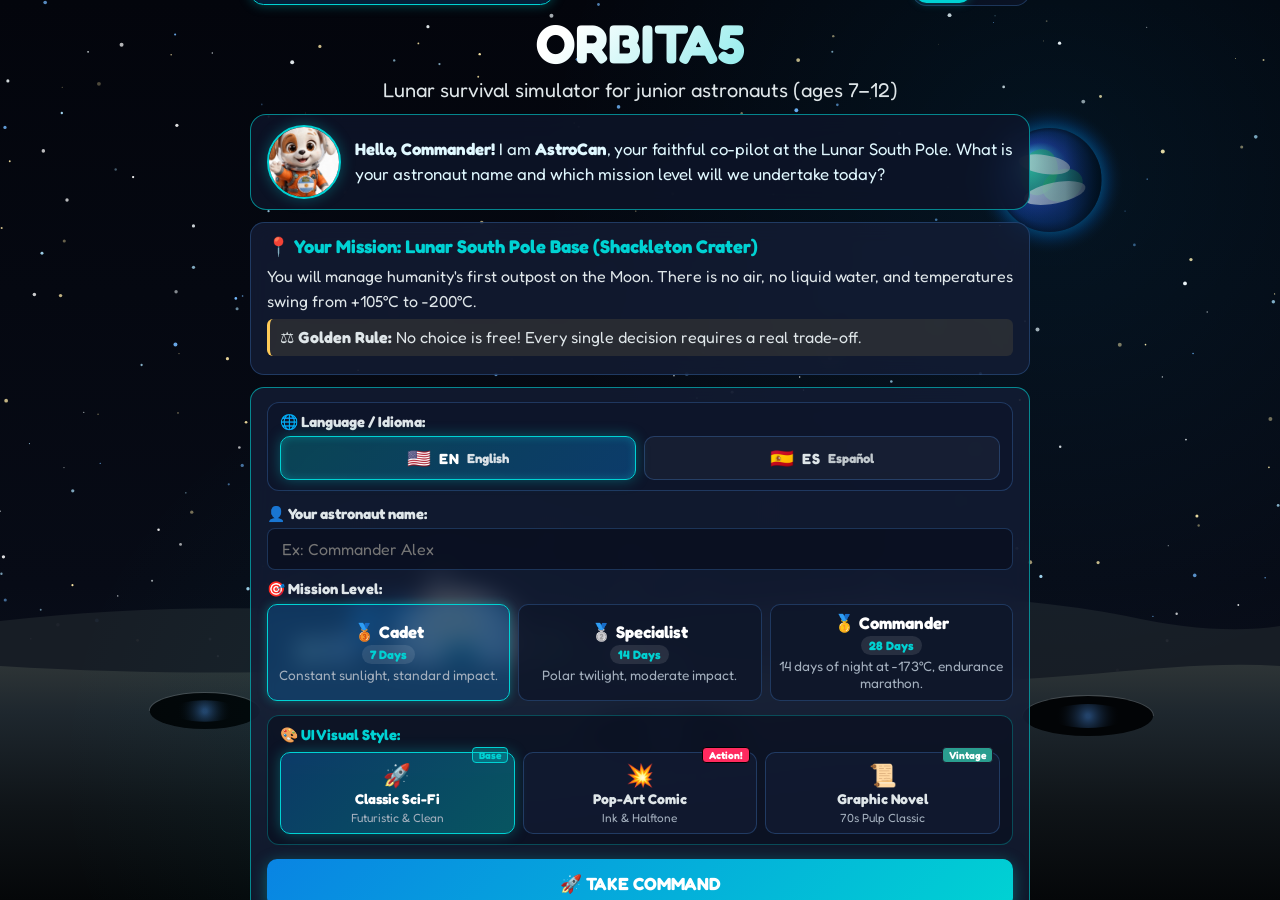
==== commit 8218fcc4: "feat: switch de idioma en vista home y default en ingles" ====
--- a/index.html
+++ b/index.html
@@ -1,5 +1,5 @@
 <!DOCTYPE html>
-<html lang="es">
+<html lang="en">
 <head>
   <meta charset="UTF-8">
   <meta name="viewport" content="width=device-width, initial-scale=1.0, maximum-scale=1.0, user-scalable=no, viewport-fit=cover">
@@ -24,79 +24,96 @@
         <div class="welcome-top-controls">
           <div class="nasa-logo-badge">🚀 NASA SPACE APPS CHALLENGE 2026</div>
           <div class="welcome-lang-picker">
-            <button type="button" class="lang-switch-btn active" data-lang="es" title="Cambiar a Español">🇪🇸 ES</button>
-            <button type="button" class="lang-switch-btn" data-lang="en" title="Switch to English">🇺🇸 EN</button>
+            <button type="button" class="lang-switch-btn active" data-lang="en" title="Switch to English">🇺🇸 EN</button>
+            <button type="button" class="lang-switch-btn" data-lang="es" title="Cambiar a Español">🇪🇸 ES</button>
           </div>
         </div>
         <h1 class="main-title">ORBITA5</h1>
-        <p id="main-subtitle" class="main-subtitle">Simulador de supervivencia lunar para jóvenes astronautas (7–12 años)</p>
+        <p id="main-subtitle" class="main-subtitle">Lunar survival simulator for junior astronauts (ages 7–12)</p>
 
         <!-- Tarjeta de bienvenida con AstroCan -->
         <div class="welcome-mascot-card">
           <img src="assets/mascot/greeting.jpg" alt="AstroCan" class="welcome-mascot-img">
           <div id="welcome-mascot-bubble" class="welcome-mascot-bubble">
-            <strong>¡Hola, Comandante!</strong> Soy <strong>AstroCan</strong>, tu fiel copiloto en el Polo Sur Lunar. ¿Cuál es tu nombre de astronauta y qué nivel de misión asumiremos hoy?
+            <strong>Hello, Commander!</strong> I am <strong>AstroCan</strong>, your faithful co-pilot at the Lunar South Pole. What is your astronaut name and which mission level will we undertake today?
           </div>
         </div>
 
         <div class="welcome-briefing">
-          <h3 id="briefing-title">📍 Tu Misión: Base Lunar en el Polo Sur (Cráter Shackleton)</h3>
-          <p id="briefing-p1">Gestionarás el primer puesto avanzado humano en la Luna. Aquí no hay aire, no hay agua líquida y la temperatura va de +105°C a -200°C.</p>
-          <p id="briefing-rule" class="rule-highlight">⚖️ <strong>Regla de Oro:</strong> ¡Ninguna opción es gratis! Cada decisión exige una compensación real (trade-off).</p>
+          <h3 id="briefing-title">📍 Your Mission: Lunar South Pole Base (Shackleton Crater)</h3>
+          <p id="briefing-p1">You will manage humanity's first outpost on the Moon. There is no air, no liquid water, and temperatures swing from +105°C to -200°C.</p>
+          <p id="briefing-rule" class="rule-highlight">⚖️ <strong>Golden Rule:</strong> No choice is free! Every single decision requires a real trade-off.</p>
         </div>
 
         <div class="welcome-form">
+          <!-- Selector de Idioma en la vista Home (ingreso de nombre y misiones) -->
+          <div class="lang-selector-welcome">
+            <label id="label-site-lang" class="form-label-sm">🌐 Mission Language / Idioma:</label>
+            <div class="welcome-lang-switch">
+              <button type="button" class="lang-switch-btn active" data-lang="en" title="English / Inglés">
+                <span class="lang-switch-flag">🇺🇸</span>
+                <span class="lang-switch-code">EN</span>
+                <span class="lang-switch-label">English</span>
+              </button>
+              <button type="button" class="lang-switch-btn" data-lang="es" title="Spanish / Español">
+                <span class="lang-switch-flag">🇪🇸</span>
+                <span class="lang-switch-code">ES</span>
+                <span class="lang-switch-label">Español</span>
+              </button>
+            </div>
+          </div>
+
           <div class="form-row">
-            <label id="label-player-name" for="input-player-name">👤 Tu nombre de astronauta:</label>
-            <input type="text" id="input-player-name" class="text-input" placeholder="Ej: Comandante Sofía" maxlength="20" autocomplete="off" required>
-            <div id="name-validation-msg" class="validation-error-msg hidden">⚠️ Ingresa tu nombre de astronauta para registrar tu credencial antes de asumir el mando.</div>
-          </div>
-
-          <label id="label-mission-level" class="form-label-sm">🎯 Nivel de Misión:</label>
+            <label id="label-player-name" for="input-player-name">👤 Your astronaut name:</label>
+            <input type="text" id="input-player-name" class="text-input" placeholder="Ex: Commander Alex" maxlength="20" autocomplete="off" required>
+            <div id="name-validation-msg" class="validation-error-msg hidden">⚠️ Please enter your astronaut name to register your flight badge before taking command.</div>
+          </div>
+
+          <label id="label-mission-level" class="form-label-sm">🎯 Mission Level:</label>
           <div class="difficulty-selector">
             <button type="button" class="diff-btn active" data-diff="1">
-              <span id="diff-1-title" class="diff-title">🥉 Cadete</span>
-              <span id="diff-1-days" class="diff-days">7 Días</span>
-              <span id="diff-1-desc" class="diff-desc">Sol constante, impacto estándar.</span>
+              <span id="diff-1-title" class="diff-title">🥉 Cadet</span>
+              <span id="diff-1-days" class="diff-days">7 Days</span>
+              <span id="diff-1-desc" class="diff-desc">Constant sunlight, standard impact.</span>
             </button>
             <button type="button" class="diff-btn" data-diff="2">
-              <span id="diff-2-title" class="diff-title">🥈 Especialista</span>
-              <span id="diff-2-days" class="diff-days">14 Días</span>
-              <span id="diff-2-desc" class="diff-desc">Atardecer polar, impacto moderado.</span>
+              <span id="diff-2-title" class="diff-title">🥈 Specialist</span>
+              <span id="diff-2-days" class="diff-days">14 Days</span>
+              <span id="diff-2-desc" class="diff-desc">Polar twilight, moderate impact.</span>
             </button>
             <button type="button" class="diff-btn" data-diff="3">
-              <span id="diff-3-title" class="diff-title">🥇 Comandante</span>
-              <span id="diff-3-days" class="diff-days">28 Días</span>
-              <span id="diff-3-desc" class="diff-desc">14 días de noche a -173°C, maratón.</span>
+              <span id="diff-3-title" class="diff-title">🥇 Commander</span>
+              <span id="diff-3-days" class="diff-days">28 Days</span>
+              <span id="diff-3-desc" class="diff-desc">14 days of night at -173°C, marathon.</span>
             </button>
           </div>
 
           <!-- Selector de Estilo de Interfaz (UI) en Pantalla de Bienvenida -->
           <div class="theme-selector-welcome">
-            <label id="theme-selector-label" class="theme-selector-label">🎨 Estilo Visual de la Interfaz (UI):</label>
+            <label id="theme-selector-label" class="theme-selector-label">🎨 UI Visual Style:</label>
             <div class="theme-buttons-row">
               <button type="button" class="theme-btn active" data-theme-val="default">
                 <span id="theme-btn-badge-1" class="theme-btn-badge">Base</span>
                 <span class="theme-btn-icon">🚀</span>
-                <span id="theme-btn-title-1" class="theme-btn-title">Sci-Fi Clásico</span>
-                <span id="theme-btn-sub-1" class="theme-btn-subtitle">Futurista y Limpio</span>
+                <span id="theme-btn-title-1" class="theme-btn-title">Classic Sci-Fi</span>
+                <span id="theme-btn-sub-1" class="theme-btn-subtitle">Futuristic &amp; Clean</span>
               </button>
               <button type="button" class="theme-btn" data-theme-val="comic-pop">
-                <span id="theme-btn-badge-2" class="theme-btn-badge badge-pop">¡Acción!</span>
+                <span id="theme-btn-badge-2" class="theme-btn-badge badge-pop">Action!</span>
                 <span class="theme-btn-icon">💥</span>
-                <span id="theme-btn-title-2" class="theme-btn-title">Cómic Pop-Art</span>
-                <span id="theme-btn-sub-2" class="theme-btn-subtitle">Tinta y Halftone</span>
+                <span id="theme-btn-title-2" class="theme-btn-title">Pop-Art Comic</span>
+                <span id="theme-btn-sub-2" class="theme-btn-subtitle">Ink &amp; Halftone</span>
               </button>
               <button type="button" class="theme-btn" data-theme-val="comic-retro">
                 <span id="theme-btn-badge-3" class="theme-btn-badge badge-retro">Vintage</span>
                 <span class="theme-btn-icon">📜</span>
-                <span id="theme-btn-title-3" class="theme-btn-title">Novela Gráfica</span>
-                <span id="theme-btn-sub-3" class="theme-btn-subtitle">Pulp Clásico 70s</span>
+                <span id="theme-btn-title-3" class="theme-btn-title">Graphic Novel</span>
+                <span id="theme-btn-sub-3" class="theme-btn-subtitle">Pulp Classic 70s</span>
               </button>
             </div>
           </div>
 
-          <button id="btn-start-mission" class="btn-primary pulse-btn">🚀 ASUMIR EL MANDO</button>
+          <button id="btn-start-mission" class="btn-primary pulse-btn">🚀 TAKE COMMAND</button>
         </div>
       </div>
     </section>
--- a/css/styles.css
+++ b/css/styles.css
@@ -247,6 +247,67 @@
   text-align: left;
 }
 
+/* Selector de Idioma prominente en Home Form */
+.lang-selector-welcome {
+  margin-bottom: 14px;
+  background: rgba(14, 21, 40, 0.55);
+  border: 1px solid var(--panel-border);
+  border-radius: 12px;
+  padding: 10px 12px;
+}
+
+.welcome-lang-switch {
+  display: grid;
+  grid-template-columns: 1fr 1fr;
+  gap: 8px;
+  margin-top: 4px;
+}
+
+.welcome-lang-switch .lang-switch-btn {
+  display: inline-flex;
+  align-items: center;
+  justify-content: center;
+  gap: 8px;
+  padding: 9px 12px;
+  border-radius: 10px;
+  background: rgba(255, 255, 255, 0.04);
+  border: 1.5px solid var(--panel-border);
+  color: var(--txt2);
+  font-family: var(--font);
+  font-size: 0.92rem;
+  font-weight: 700;
+  cursor: pointer;
+  transition: all 0.2s cubic-bezier(0.4, 0, 0.2, 1);
+}
+
+.welcome-lang-switch .lang-switch-btn:hover {
+  background: rgba(255, 255, 255, 0.1);
+  color: #fff;
+  border-color: var(--cyan);
+  transform: translateY(-1px);
+}
+
+.welcome-lang-switch .lang-switch-btn.active {
+  background: linear-gradient(135deg, rgba(0, 210, 211, 0.25), rgba(9, 132, 227, 0.35));
+  border-color: var(--cyan);
+  color: #fff;
+  box-shadow: 0 0 14px var(--glow), inset 0 0 8px rgba(0, 210, 211, 0.3);
+}
+
+.lang-switch-flag {
+  font-size: 1.2rem;
+}
+
+.lang-switch-code {
+  font-weight: 800;
+  letter-spacing: 0.5px;
+}
+
+.lang-switch-label {
+  font-size: 0.82rem;
+  opacity: 0.85;
+}
+
 .form-row {
   margin-bottom: 10px;
 }
--- a/css/themes.css
+++ b/css/themes.css
@@ -96,16 +96,24 @@
   letter-spacing: 1px;
 }
 
-[data-theme="comic-pop"] .welcome-lang-picker {
+[data-theme="comic-pop"] .welcome-lang-picker,
+[data-theme="comic-pop"] .lang-selector-welcome {
   border: 2.5px solid #000 !important;
   box-shadow: 3px 3px 0 #000 !important;
   background: #111425 !important;
 }
 
+[data-theme="comic-pop"] .welcome-lang-switch .lang-switch-btn {
+  border: 2px solid #000 !important;
+  background: #1a1e38 !important;
+  color: #fff !important;
+  box-shadow: 2px 2px 0 #000 !important;
+}
+
 [data-theme="comic-pop"] .lang-switch-btn.active {
   background: #ffe600 !important;
   color: #000 !important;
-  border: 1.5px solid #000 !important;
+  border: 2px solid #000 !important;
   box-shadow: 2px 2px 0 #000 !important;
 }
 
@@ -382,9 +390,16 @@
   box-shadow: 2px 2px 0 #111 !important;
 }
 
-[data-theme="comic-retro"] .welcome-lang-picker {
+[data-theme="comic-retro"] .welcome-lang-picker,
+[data-theme="comic-retro"] .lang-selector-welcome {
   border: 2px solid #b3804d !important;
   background: #1a162b !important;
+}
+
+[data-theme="comic-retro"] .welcome-lang-switch .lang-switch-btn {
+  border: 1.5px solid #b3804d !important;
+  background: rgba(244, 236, 216, 0.06) !important;
+  color: #f4ecd8 !important;
 }
 
 [data-theme="comic-retro"] .lang-switch-btn.active {
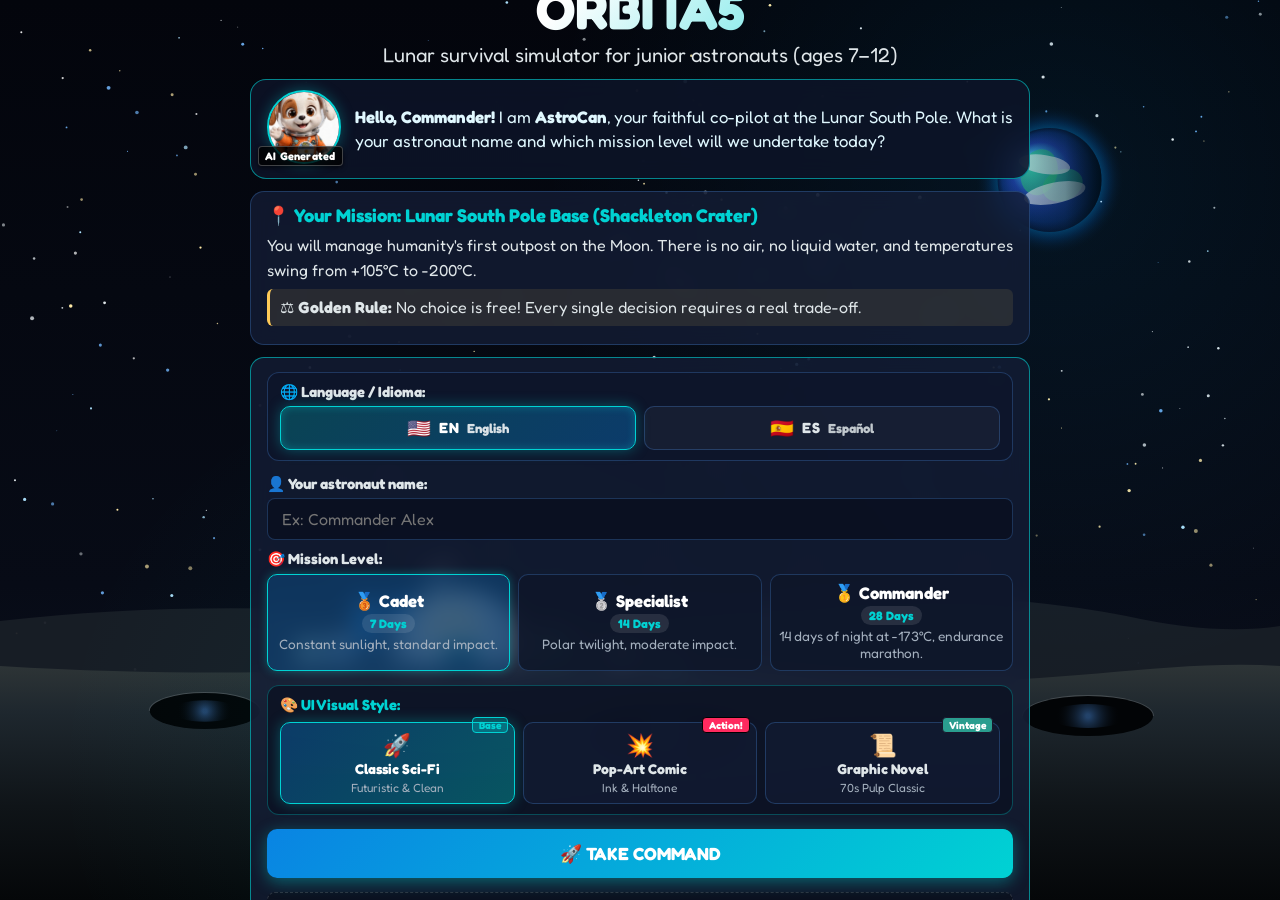
==== commit b319180b: "docs: agregar divulgacion y marcas de agua de IA segun directrices de la NASA" ====
--- a/index.html
+++ b/index.html
@@ -3,6 +3,7 @@
 <head>
   <meta charset="UTF-8">
   <meta name="viewport" content="width=device-width, initial-scale=1.0, maximum-scale=1.0, user-scalable=no, viewport-fit=cover">
+  <meta name="ai-usage" content="Código y estructura web desarrollados con asistencia de Gemini y Claude (Antigravity).">
   <title>ORBITA5 | Junior Astronaut Mission Trainer</title>
   <link rel="preconnect" href="https://fonts.googleapis.com">
   <link rel="preconnect" href="https://fonts.gstatic.com" crossorigin>
@@ -33,7 +34,10 @@
 
         <!-- Tarjeta de bienvenida con AstroCan -->
         <div class="welcome-mascot-card">
-          <img src="assets/mascot/greeting.jpg" alt="AstroCan" class="welcome-mascot-img">
+          <div class="contenedor-ia">
+            <img src="assets/mascot/greeting.jpg" alt="AstroCan" class="welcome-mascot-img">
+            <span class="marca-ia" data-ai-label="true">AI Generated</span>
+          </div>
           <div id="welcome-mascot-bubble" class="welcome-mascot-bubble">
             <strong>Hello, Commander!</strong> I am <strong>AstroCan</strong>, your faithful co-pilot at the Lunar South Pole. What is your astronaut name and which mission level will we undertake today?
           </div>
@@ -114,6 +118,13 @@
           </div>
 
           <button id="btn-start-mission" class="btn-primary pulse-btn">🚀 TAKE COMMAND</button>
+
+          <!-- Declaración de Uso de Inteligencia Artificial (NASA AI Disclosure) -->
+          <div class="welcome-ai-disclosure">
+            <p class="nota-ia text-center">
+              <small id="welcome-ai-note">🤖 <strong>AI Usage Disclosure:</strong> Code and web structure developed with Gemini and Claude assistance (Antigravity). AstroCan illustrations and voice narration generated with AI.</small>
+            </p>
+          </div>
         </div>
       </div>
     </section>
@@ -127,9 +138,10 @@
         <!-- PANEL LATERAL PARA LAPTOP / PC (Desktop Station Panel) -->
         <aside class="station-sidebar">
           <div class="sidebar-mascot-box">
-            <div class="mascot-avatar-container">
+            <div class="mascot-avatar-container contenedor-ia">
               <img id="mascot-sidebar-img" src="assets/mascot/greeting.jpg" alt="AstroCan" class="mascot-sidebar-avatar">
               <div class="mascot-online-dot"></div>
+              <span class="marca-ia" data-ai-label="true">AI Generated</span>
             </div>
             <div class="mascot-info">
               <strong class="mascot-name">AstroCan</strong>
@@ -214,7 +226,10 @@
 
           <!-- Franja de Compañero para Móvil y Tablet (oculta en PC) -->
           <div class="mobile-mascot-strip">
-            <img id="mascot-mobile-img" src="assets/mascot/greeting.jpg" alt="AstroCan" class="mascot-mobile-avatar">
+            <div class="contenedor-ia">
+              <img id="mascot-mobile-img" src="assets/mascot/greeting.jpg" alt="AstroCan" class="mascot-mobile-avatar">
+              <span class="marca-ia marca-ia-sm" data-ai-label="true">AI</span>
+            </div>
             <div id="mascot-mobile-bubble" class="mobile-speech-bubble">
               ¡Listo para la misión lunar, Comandante!
             </div>
@@ -232,12 +247,16 @@
                 </div>
                 <!-- Controles de Audio y Voz -->
                 <div class="dilemma-audio-controls">
-                  <button id="btn-change-voice" class="pill-btn btn-voice" title="Cambiar tipo de voz para la narración">
+                  <button id="btn-change-voice" class="pill-btn btn-voice" title="Cambiar tipo de voz para la narración" data-ai-generated="true" aria-label="Cambiar voz de Inteligencia Artificial">
                     🎙️ <span id="current-voice-label">Voz: Auto</span>
                   </button>
-                  <button id="btn-narrate-dilemma" class="pill-btn btn-narrate" title="Reproducir en audio este dilema">
+                  <button id="btn-narrate-dilemma" class="pill-btn btn-narrate" title="Reproducir en audio este dilema" data-ai-generated="true" aria-label="Audio narrado generado por Inteligencia Artificial">
                     📢 Escuchar Misión
                   </button>
+                </div>
+                <div class="audio-ai-container">
+                  <audio id="player-narrator-audio" class="hidden-audio-player" data-ai-generated="true" aria-label="Audio narrado generado por Inteligencia Artificial"></audio>
+                  <p class="nota-ia"><small id="dilemma-audio-note">AI-generated narrated audio (Voice synthesis / Web Speech API).</small></p>
                 </div>
               </div>
 
@@ -270,7 +289,10 @@
 
         <!-- Mascota en fin de misión -->
         <div class="gameover-mascot-row">
-          <img id="gameover-mascot-img" class="gameover-mascot-avatar" src="assets/mascot/celebrating.jpg" alt="AstroCan">
+          <div class="contenedor-ia">
+            <img id="gameover-mascot-img" class="gameover-mascot-avatar" src="assets/mascot/celebrating.jpg" alt="AstroCan">
+            <span class="marca-ia" data-ai-label="true">AI Generated</span>
+          </div>
           <div id="gameover-mascot-bubble" class="gameover-mascot-bubble">
             ¡Misión completada, Comandante!
           </div>
@@ -345,6 +367,7 @@
               <span id="modal-voice-active-label" class="voice-banner-label">Voz activa:</span>
               <strong id="modal-current-voice-text" class="voice-banner-value">🌎 Cargando voz...</strong>
             </div>
+            <p class="nota-ia"><small id="modal-voice-note">🔊 Audio y síntesis vocal generados con Inteligencia Artificial (Web Speech API).</small></p>
           </div>
 
           <div id="voice-options-list" class="voice-options-list">
--- a/css/styles.css
+++ b/css/styles.css
@@ -256,6 +256,76 @@
   padding: 10px 12px;
 }
 
+/* ==========================================================================
+   ETIQUETAS Y MARCAS DE AGUA DE INTELIGENCIA ARTIFICIAL (NASA AI DISCLOSURE)
+   ========================================================================== */
+.contenedor-ia {
+  position: relative;
+  display: inline-block;
+  flex-shrink: 0;
+}
+
+.marca-ia {
+  position: absolute;
+  bottom: 2px;
+  right: -2px;
+  background: rgba(0, 0, 0, 0.78);
+  color: #ffffff;
+  font-family: var(--font, sans-serif);
+  font-size: 11px;
+  font-weight: 700;
+  padding: 2.5px 6.5px;
+  border-radius: 4px;
+  pointer-events: none;
+  z-index: 6;
+  border: 1px solid rgba(255, 255, 255, 0.25);
+  box-shadow: 0 2px 4px rgba(0, 0, 0, 0.55);
+  letter-spacing: 0.2px;
+  white-space: nowrap;
+  line-height: 1.2;
+}
+
+.marca-ia-sm {
+  font-size: 9px;
+  padding: 1.5px 4.5px;
+  bottom: 0px;
+  right: -2px;
+}
+
+/* Nota descriptiva de audio generado por IA */
+.nota-ia {
+  display: block;
+  font-size: 0.74rem;
+  color: var(--txt3, #8ca0ba);
+  margin-top: 4px;
+  margin-bottom: 2px;
+  line-height: 1.35;
+  opacity: 0.92;
+}
+
+.audio-ai-container {
+  width: 100%;
+  margin-top: 4px;
+}
+
+.hidden-audio-player {
+  display: none;
+}
+
+.welcome-ai-disclosure {
+  margin-top: 14px;
+  padding: 8px 12px;
+  background: rgba(0, 0, 0, 0.25);
+  border-radius: 8px;
+  border: 1px dashed rgba(255, 255, 255, 0.14);
+}
+
+.welcome-ai-disclosure .nota-ia {
+  margin: 0;
+  font-size: 0.76rem;
+  color: var(--txt2);
+}
+
 .welcome-lang-switch {
   display: grid;
   grid-template-columns: 1fr 1fr;
--- a/css/themes.css
+++ b/css/themes.css
@@ -117,6 +117,23 @@
   box-shadow: 2px 2px 0 #000 !important;
 }
 
+[data-theme="comic-pop"] .marca-ia {
+  background: #ffe600 !important;
+  color: #000000 !important;
+  border: 2px solid #000000 !important;
+  box-shadow: 2px 2px 0px #000000 !important;
+  font-weight: 800 !important;
+}
+
+[data-theme="comic-pop"] .welcome-ai-disclosure {
+  border: 2px dashed #000000 !important;
+  background: #111425 !important;
+}
+
+[data-theme="comic-pop"] .nota-ia {
+  color: #f0f0f0 !important;
+}
+
 /* Tarjetas con estilo de viñeta de historieta: Bordes negros de tinta y sombras duras */
 [data-theme="comic-pop"] .welcome-briefing,
 [data-theme="comic-pop"] .welcome-form,
@@ -408,6 +425,22 @@
   border: 1.5px solid #1a162b !important;
 }
 
+[data-theme="comic-retro"] .marca-ia {
+  background: #f4a261 !important;
+  color: #1a162b !important;
+  border: 1.5px solid #1a162b !important;
+  font-weight: 800 !important;
+}
+
+[data-theme="comic-retro"] .welcome-ai-disclosure {
+  border: 1.5px dashed #b3804d !important;
+  background: rgba(244, 236, 216, 0.05) !important;
+}
+
+[data-theme="comic-retro"] .nota-ia {
+  color: #f4ecd8 !important;
+}
+
 /* Viñetas clásicas con doble borde de imprenta vintage */
 [data-theme="comic-retro"] .welcome-briefing,
 [data-theme="comic-retro"] .welcome-form,
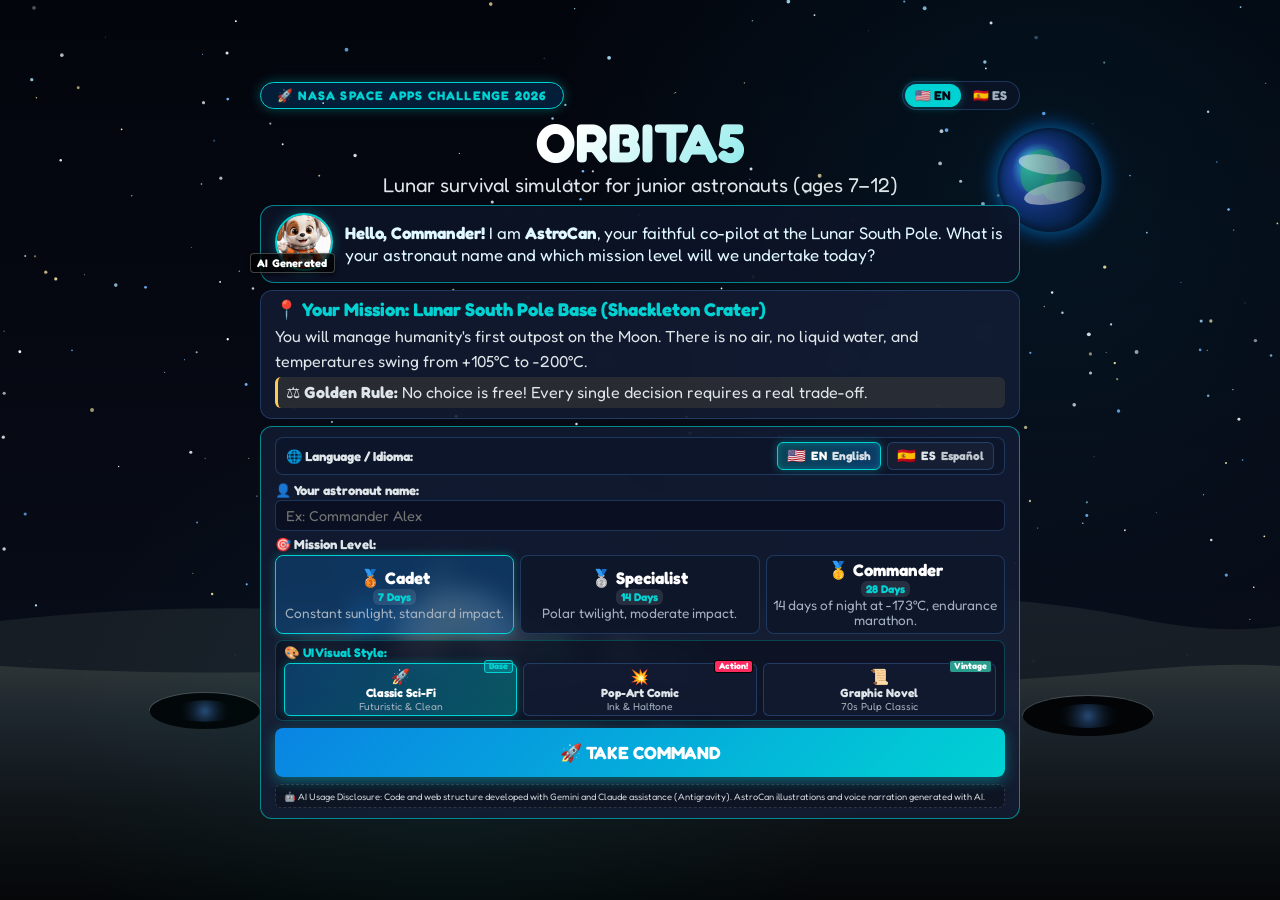
==== commit f92bc586: "feat: agregar barras de telemetria con semaforo, animaciones hero de AstroCan y deltas flotantes de " ====
--- a/index.html
+++ b/index.html
@@ -152,29 +152,54 @@
             </div>
           </div>
 
-          <!-- Diagnóstico de recursos lateral en PC -->
+          <!-- Diagnóstico de recursos lateral en PC con Barras y Semáforo -->
           <div class="sidebar-telemetry">
             <h4 id="sidebar-telemetry-title" class="telemetry-title">📡 Telemetría de la Base</h4>
             <div class="sidebar-res-list">
-              <div class="side-res-row">
-                <span id="side-label-o2" class="side-res-label">💨 Oxígeno:</span>
-                <strong id="side-val-o2">100%</strong>
-              </div>
-              <div class="side-res-row">
-                <span id="side-label-energy" class="side-res-label">⚡ Baterías:</span>
-                <strong id="side-val-energy">100%</strong>
-              </div>
-              <div class="side-res-row">
-                <span id="side-label-health" class="side-res-label">❤️ Salud:</span>
-                <strong id="side-val-health">100%</strong>
-              </div>
-              <div class="side-res-row">
-                <span id="side-label-integrity" class="side-res-label">🛡️ Casco:</span>
-                <strong id="side-val-integrity">100%</strong>
-              </div>
-              <div class="side-res-row side-science-row">
-                <span id="side-label-science" class="side-res-label">🔬 Ciencia:</span>
-                <strong id="side-val-science">0 pts</strong>
+              <div id="side-row-o2" class="side-res-row">
+                <div class="side-res-header">
+                  <span id="side-label-o2" class="side-res-label">💨 Oxígeno:</span>
+                  <strong id="side-val-o2" class="side-res-val">100%</strong>
+                </div>
+                <div class="side-bar-track">
+                  <div id="side-bar-o2" class="side-bar-fill fill-o2" style="width: 100%"></div>
+                </div>
+              </div>
+              <div id="side-row-energy" class="side-res-row">
+                <div class="side-res-header">
+                  <span id="side-label-energy" class="side-res-label">⚡ Baterías:</span>
+                  <strong id="side-val-energy" class="side-res-val">100%</strong>
+                </div>
+                <div class="side-bar-track">
+                  <div id="side-bar-energy" class="side-bar-fill fill-energy" style="width: 100%"></div>
+                </div>
+              </div>
+              <div id="side-row-health" class="side-res-row">
+                <div class="side-res-header">
+                  <span id="side-label-health" class="side-res-label">❤️ Salud:</span>
+                  <strong id="side-val-health" class="side-res-val">100%</strong>
+                </div>
+                <div class="side-bar-track">
+                  <div id="side-bar-health" class="side-bar-fill fill-health" style="width: 100%"></div>
+                </div>
+              </div>
+              <div id="side-row-integrity" class="side-res-row">
+                <div class="side-res-header">
+                  <span id="side-label-integrity" class="side-res-label">🛡️ Casco:</span>
+                  <strong id="side-val-integrity" class="side-res-val">100%</strong>
+                </div>
+                <div class="side-bar-track">
+                  <div id="side-bar-integrity" class="side-bar-fill fill-integrity" style="width: 100%"></div>
+                </div>
+              </div>
+              <div id="side-row-science" class="side-res-row side-science-row">
+                <div class="side-res-header">
+                  <span id="side-label-science" class="side-res-label">🔬 Ciencia:</span>
+                  <strong id="side-val-science" class="side-res-val">0 pts</strong>
+                </div>
+                <div class="side-bar-track">
+                  <div id="side-bar-science" class="side-bar-fill fill-science" style="width: 0%"></div>
+                </div>
               </div>
             </div>
           </div>
@@ -409,6 +434,9 @@
     </div>
 
   </main>
+
+  <!-- Hub de partículas y deltas animados de recursos (Gains / Losses) -->
+  <div id="floating-delta-hub" class="floating-delta-hub" aria-hidden="true"></div>
 
   <script src="js/theme-manager.js"></script>
   <script src="js/i18n.js"></script>
--- a/css/styles.css
+++ b/css/styles.css
@@ -87,12 +87,12 @@
 .welcome-screen {
   justify-content: center;
   align-items: center;
-  padding: 12px;
+  padding: 6px 12px;
   overflow-y: auto;
 }
 
 .welcome-inner {
-  max-width: 780px;
+  max-width: 760px;
   width: 100%;
   text-align: center;
 }
@@ -103,7 +103,7 @@
   align-items: center;
   flex-wrap: wrap;
   gap: 8px;
-  margin-bottom: 8px;
+  margin-bottom: 4px;
 }
 
 .welcome-lang-picker {
@@ -159,49 +159,49 @@
 }
 
 .main-title {
-  font-size: clamp(2rem, 5vw, 3.2rem);
+  font-size: clamp(1.8rem, 3.8vw, 2.7rem);
   font-weight: 800;
-  line-height: 1.1;
+  line-height: 1.05;
   background: linear-gradient(135deg, #fff 40%, var(--cyan));
   -webkit-background-clip: text;
   -webkit-text-fill-color: transparent;
-  margin-bottom: 4px;
+  margin-bottom: 2px;
 }
 
 .main-subtitle {
-  font-size: clamp(0.9rem, 2vw, 1.15rem);
+  font-size: clamp(0.82rem, 1.6vw, 0.98rem);
   color: var(--txt2);
-  margin-bottom: 12px;
+  margin-bottom: 8px;
 }
 
 /* Tarjeta de Mascota en Bienvenida */
 .welcome-mascot-card {
   display: flex;
   align-items: center;
-  gap: 14px;
+  gap: 12px;
   background: rgba(14, 21, 40, 0.85);
   border: 1.5px solid var(--border-bright);
   backdrop-filter: blur(12px);
-  border-radius: 16px;
-  padding: 10px 16px;
-  margin-bottom: 12px;
+  border-radius: 14px;
+  padding: 7px 14px;
+  margin-bottom: 7px;
   text-align: left;
 }
 
 .welcome-mascot-img {
-  width: 74px;
-  height: 74px;
+  width: 58px;
+  height: 58px;
   border-radius: 50%;
   object-fit: cover;
-  border: 2.5px solid var(--cyan);
-  box-shadow: 0 0 14px var(--glow);
+  border: 2px solid var(--cyan);
+  box-shadow: 0 0 12px var(--glow);
   flex-shrink: 0;
   animation: mascotPop 0.4s ease-out;
 }
 
 .welcome-mascot-bubble {
-  font-size: 0.92rem;
-  line-height: 1.45;
+  font-size: 0.86rem;
+  line-height: 1.35;
   color: #e0f8ff;
 }
 
@@ -209,31 +209,31 @@
   background: var(--panel-glass);
   border: 1px solid var(--panel-border);
   backdrop-filter: blur(10px);
-  border-radius: 14px;
-  padding: 12px 16px;
-  margin-bottom: 12px;
+  border-radius: 12px;
+  padding: 7px 14px;
+  margin-bottom: 7px;
   text-align: left;
 }
 
 .welcome-briefing h3 {
   color: var(--cyan);
-  font-size: 1rem;
-  margin-bottom: 6px;
+  font-size: 0.92rem;
+  margin-bottom: 3px;
 }
 
 .welcome-briefing p {
   color: var(--txt2);
-  font-size: 0.88rem;
-  line-height: 1.45;
-  margin-bottom: 6px;
+  font-size: 0.81rem;
+  line-height: 1.35;
+  margin-bottom: 3px;
 }
 
 .rule-highlight {
   background: rgba(254, 202, 87, 0.1);
   border-left: 3px solid var(--energy);
-  padding: 6px 10px;
+  padding: 3px 8px;
   border-radius: 6px;
-  font-size: 0.88rem;
+  font-size: 0.8rem;
   color: #ffeaa7;
   margin: 0;
 }
@@ -242,18 +242,29 @@
   background: var(--panel-glass);
   border: 1px solid var(--border-bright);
   backdrop-filter: blur(12px);
-  border-radius: 14px;
-  padding: 14px 16px;
+  border-radius: 12px;
+  padding: 10px 14px;
   text-align: left;
 }
 
-/* Selector de Idioma prominente en Home Form */
+/* Selector de Idioma prominente y compacto en Home Form */
 .lang-selector-welcome {
-  margin-bottom: 14px;
+  display: flex;
+  align-items: center;
+  justify-content: space-between;
+  gap: 8px;
+  margin-bottom: 7px;
   background: rgba(14, 21, 40, 0.55);
   border: 1px solid var(--panel-border);
-  border-radius: 12px;
-  padding: 10px 12px;
+  border-radius: 8px;
+  padding: 4px 10px;
+}
+
+.lang-selector-welcome .form-label-sm {
+  margin-bottom: 0;
+  font-size: 0.82rem;
+  color: var(--txt2);
+  white-space: nowrap;
 }
 
 /* ==========================================================================
@@ -313,38 +324,38 @@
 }
 
 .welcome-ai-disclosure {
-  margin-top: 14px;
-  padding: 8px 12px;
+  margin-top: 7px;
+  padding: 4px 8px;
   background: rgba(0, 0, 0, 0.25);
-  border-radius: 8px;
+  border-radius: 6px;
   border: 1px dashed rgba(255, 255, 255, 0.14);
 }
 
 .welcome-ai-disclosure .nota-ia {
   margin: 0;
-  font-size: 0.76rem;
+  font-size: 0.7rem;
   color: var(--txt2);
+  line-height: 1.25;
 }
 
 .welcome-lang-switch {
-  display: grid;
-  grid-template-columns: 1fr 1fr;
-  gap: 8px;
-  margin-top: 4px;
+  display: inline-flex;
+  gap: 6px;
+  margin-top: 0;
 }
 
 .welcome-lang-switch .lang-switch-btn {
   display: inline-flex;
   align-items: center;
   justify-content: center;
-  gap: 8px;
-  padding: 9px 12px;
-  border-radius: 10px;
+  gap: 5px;
+  padding: 3.5px 9px;
+  border-radius: 6px;
   background: rgba(255, 255, 255, 0.04);
-  border: 1.5px solid var(--panel-border);
+  border: 1.2px solid var(--panel-border);
   color: var(--txt2);
   font-family: var(--font);
-  font-size: 0.92rem;
+  font-size: 0.78rem;
   font-weight: 700;
   cursor: pointer;
   transition: all 0.2s cubic-bezier(0.4, 0, 0.2, 1);
@@ -361,44 +372,45 @@
   background: linear-gradient(135deg, rgba(0, 210, 211, 0.25), rgba(9, 132, 227, 0.35));
   border-color: var(--cyan);
   color: #fff;
-  box-shadow: 0 0 14px var(--glow), inset 0 0 8px rgba(0, 210, 211, 0.3);
+  box-shadow: 0 0 10px var(--glow), inset 0 0 6px rgba(0, 210, 211, 0.3);
 }
 
 .lang-switch-flag {
-  font-size: 1.2rem;
+  font-size: 0.95rem;
 }
 
 .lang-switch-code {
   font-weight: 800;
-  letter-spacing: 0.5px;
+  font-size: 0.76rem;
+  letter-spacing: 0.4px;
 }
 
 .lang-switch-label {
-  font-size: 0.82rem;
+  font-size: 0.74rem;
   opacity: 0.85;
 }
 
 .form-row {
-  margin-bottom: 10px;
+  margin-bottom: 5px;
 }
 
 .form-row label, .form-label-sm {
   display: block;
-  font-size: 0.92rem;
+  font-size: 0.82rem;
   font-weight: 700;
   color: var(--txt2);
-  margin-bottom: 5px;
+  margin-bottom: 2px;
 }
 
 .text-input {
   font-family: var(--font);
   width: 100%;
-  padding: 10px 14px;
+  padding: 6px 10px;
   background: rgba(10, 16, 32, 0.85);
   border: 1.5px solid var(--panel-border);
-  border-radius: 8px;
+  border-radius: 6px;
   color: #fff;
-  font-size: 1rem;
+  font-size: 0.9rem;
   outline: none;
   transition: border-color 0.2s;
 }
@@ -421,10 +433,10 @@
 }
 
 .validation-error-msg {
-  font-size: 0.82rem;
+  font-size: 0.78rem;
   color: #ff6b81;
   font-weight: 600;
-  margin-top: 6px;
+  margin-top: 4px;
   display: flex;
   align-items: center;
   gap: 5px;
@@ -439,16 +451,16 @@
 .difficulty-selector {
   display: grid;
   grid-template-columns: repeat(3, 1fr);
-  gap: 8px;
-  margin: 6px 0 12px;
+  gap: 6px;
+  margin: 3px 0 6px;
 }
 
 .diff-btn {
   font-family: var(--font);
   background: rgba(15, 23, 42, 0.85);
   border: 1.5px solid var(--panel-border);
-  border-radius: 10px;
-  padding: 8px 6px;
+  border-radius: 8px;
+  padding: 4px 3px;
   cursor: pointer;
   text-align: center;
   transition: all 0.2s;
@@ -468,7 +480,7 @@
 
 .diff-title {
   display: block;
-  font-size: 0.95rem;
+  font-size: 0.82rem;
   font-weight: 700;
   color: #fff;
 }
@@ -476,33 +488,33 @@
 .diff-days {
   display: inline-block;
   background: rgba(255, 255, 255, 0.1);
-  padding: 2px 8px;
-  border-radius: 10px;
-  font-size: 0.76rem;
+  padding: 1px 5px;
+  border-radius: 6px;
+  font-size: 0.7rem;
   font-weight: 700;
   color: var(--cyan);
-  margin: 3px 0;
+  margin: 1px 0;
 }
 
 .diff-desc {
   display: block;
-  font-size: 0.76rem;
+  font-size: 0.68rem;
   color: var(--txt3);
-  line-height: 1.25;
+  line-height: 1.15;
 }
 
 .btn-primary {
   font-family: var(--font);
   width: 100%;
-  padding: 12px;
+  padding: 9px 12px;
   background: linear-gradient(135deg, var(--nasa-blue), var(--cyan));
   border: none;
-  border-radius: 10px;
+  border-radius: 8px;
   color: #fff;
-  font-size: 1rem;
+  font-size: 0.94rem;
   font-weight: 700;
   cursor: pointer;
-  box-shadow: 0 4px 16px rgba(0, 210, 211, 0.4);
+  box-shadow: 0 4px 14px rgba(0, 210, 211, 0.4);
   transition: all 0.2s;
 }
 
@@ -642,26 +654,84 @@
 .sidebar-res-list {
   display: flex;
   flex-direction: column;
-  gap: 6px;
+  gap: 8px;
 }
 
 .side-res-row {
   display: flex;
+  flex-direction: column;
+  gap: 4px;
+  font-size: 0.86rem;
+  padding: 6px 8px;
+  background: rgba(255, 255, 255, 0.02);
+  border: 1px solid rgba(255, 255, 255, 0.05);
+  border-radius: 8px;
+  transition: all 0.35s ease;
+  position: relative;
+}
+
+.side-res-header {
+  display: flex;
   justify-content: space-between;
   align-items: center;
-  font-size: 0.88rem;
-  padding: 4px 0;
-  border-bottom: 1px solid rgba(255, 255, 255, 0.05);
 }
 
 .side-res-label {
   color: var(--txt2);
+  font-weight: 500;
+  display: inline-flex;
+  align-items: center;
+  gap: 4px;
+}
+
+.side-res-val {
+  font-family: monospace;
+  font-weight: 700;
+  font-size: 0.9rem;
+  transition: color 0.3s ease;
+}
+
+.side-bar-track {
+  width: 100%;
+  height: 8px;
+  background: rgba(255, 255, 255, 0.1);
+  border-radius: 6px;
+  overflow: hidden;
+  box-shadow: inset 0 1px 3px rgba(0, 0, 0, 0.5);
+}
+
+.side-bar-fill {
+  height: 100%;
+  border-radius: 6px;
+  transition: width 0.45s cubic-bezier(0.4, 0, 0.2, 1), background-color 0.3s ease, box-shadow 0.3s ease;
+}
+
+.side-bar-fill.fill-o2 { background: var(--o2); box-shadow: 0 0 8px rgba(0, 210, 211, 0.4); }
+.side-bar-fill.fill-energy { background: var(--energy); box-shadow: 0 0 8px rgba(254, 202, 87, 0.4); }
+.side-bar-fill.fill-health { background: var(--health); box-shadow: 0 0 8px rgba(255, 107, 107, 0.4); }
+.side-bar-fill.fill-integrity { background: var(--integrity); box-shadow: 0 0 8px rgba(95, 39, 205, 0.4); }
+.side-bar-fill.fill-science { background: linear-gradient(90deg, #9b59b6, #00d2d3); box-shadow: 0 0 10px rgba(155, 89, 182, 0.6); }
+
+/* Sistema de Semáforo en barras de telemetría */
+.side-bar-fill.warning {
+  background: #ffa502 !important;
+  box-shadow: 0 0 10px rgba(255, 165, 2, 0.8) !important;
+}
+
+.side-bar-fill.danger {
+  background: #ff4757 !important;
+  box-shadow: 0 0 14px rgba(255, 71, 87, 0.95) !important;
+  animation: pulseDangerBar 0.8s infinite alternate;
+}
+
+@keyframes pulseDangerBar {
+  from { opacity: 0.6; transform: scaleY(0.9); }
+  to { opacity: 1; transform: scaleY(1); }
 }
 
 .side-science-row {
-  border-bottom: none;
-  color: var(--science);
-  font-weight: 700;
+  border-color: rgba(155, 89, 182, 0.25);
+  background: rgba(155, 89, 182, 0.05);
 }
 
 .sidebar-actions {
@@ -1897,25 +1967,435 @@
 }
 
 /* ==========================================================================
-   7. ANIMACIONES DE MASCOTA
+   7. ANIMACIONES HERO DE ASTROCAN Y RETROALIMENTACIÓN DE RECURSOS
    ========================================================================== */
-@keyframes mascotPop {
-  0% { transform: scale(0.85); opacity: 0.7; }
-  60% { transform: scale(1.08); }
-  100% { transform: scale(1); opacity: 1; }
-}
-
-.mascot-pop {
-  animation: mascotPop 0.35s cubic-bezier(0.175, 0.885, 0.32, 1.275);
-}
-
-@keyframes bubblePop {
-  0% { transform: translateY(4px); opacity: 0; }
-  100% { transform: translateY(0); opacity: 1; }
-}
-
-.bubble-pop {
-  animation: bubblePop 0.25s ease-out;
+
+/* A. Flotación Idle de Vida para AstroCan */
+@keyframes mascotIdleBreath {
+  0%, 100% {
+    transform: translateY(0) scale(1);
+  }
+  50% {
+    transform: translateY(-3px) scale(1.02);
+  }
+}
+
+.mascot-sidebar-avatar,
+.mascot-mobile-avatar {
+  transform-origin: center center;
+  animation: mascotIdleBreath 4.5s ease-in-out infinite;
+}
+
+/* B. Animaciones Hero por Expresión y Reacción Emocional */
+@keyframes mascotHeroPop {
+  0% {
+    transform: scale(0.75) translateY(6px);
+    opacity: 0.6;
+  }
+  45% {
+    transform: scale(1.28) translateY(-8px);
+    opacity: 1;
+    box-shadow: 0 0 30px rgba(0, 210, 211, 0.9), 0 0 50px rgba(0, 210, 211, 0.5);
+  }
+  75% {
+    transform: scale(0.96) translateY(2px);
+  }
+  100% {
+    transform: scale(1) translateY(0);
+    box-shadow: 0 0 16px var(--glow);
+  }
+}
+
+@keyframes mascotHeroCelebrating {
+  0% {
+    transform: scale(0.85);
+  }
+  25% {
+    transform: scale(1.34) translateY(-14px) rotate(-6deg);
+    box-shadow: 0 0 35px rgba(255, 215, 0, 1), 0 0 65px rgba(255, 180, 0, 0.85);
+  }
+  50% {
+    transform: scale(1.22) translateY(-4px) rotate(6deg);
+    box-shadow: 0 0 30px rgba(255, 215, 0, 0.9);
+  }
+  75% {
+    transform: scale(1.28) translateY(-10px) rotate(-3deg);
+    box-shadow: 0 0 32px rgba(255, 215, 0, 0.95);
+  }
+  100% {
+    transform: scale(1) translateY(0) rotate(0deg);
+    box-shadow: 0 0 18px rgba(255, 215, 0, 0.65);
+  }
+}
+
+@keyframes mascotHeroScared {
+  0% {
+    transform: scale(0.9);
+  }
+  15% {
+    transform: scale(1.28) translate(-4px, 3px);
+    box-shadow: 0 0 35px rgba(255, 71, 87, 1), 0 0 60px rgba(255, 0, 0, 0.8);
+  }
+  30% {
+    transform: scale(1.24) translate(4px, -3px);
+    box-shadow: 0 0 30px rgba(255, 71, 87, 0.9);
+  }
+  45% {
+    transform: scale(1.26) translate(-3px, -2px);
+  }
+  60% {
+    transform: scale(1.22) translate(3px, 2px);
+  }
+  80% {
+    transform: scale(1.1) translate(-2px, 0);
+  }
+  100% {
+    transform: scale(1) translate(0, 0);
+    box-shadow: 0 0 20px rgba(255, 71, 87, 0.75);
+  }
+}
+
+@keyframes mascotHeroCrying {
+  0% {
+    transform: scale(0.95);
+  }
+  20% {
+    transform: scale(1.22) translateY(6px);
+    box-shadow: 0 0 28px rgba(255, 71, 87, 0.9);
+  }
+  40% {
+    transform: scale(1.15) translateY(10px) rotate(-4deg);
+  }
+  65% {
+    transform: scale(1.1) translateY(6px) rotate(4deg);
+  }
+  100% {
+    transform: scale(1) translateY(0) rotate(0deg);
+    box-shadow: 0 0 16px rgba(255, 71, 87, 0.55);
+  }
+}
+
+@keyframes mascotHeroThinking {
+  0% {
+    transform: scale(0.9) rotate(0deg);
+  }
+  35% {
+    transform: scale(1.25) rotate(9deg) translateY(-6px);
+    box-shadow: 0 0 30px rgba(0, 210, 211, 0.9), 0 0 50px rgba(10, 189, 227, 0.6);
+  }
+  70% {
+    transform: scale(1.18) rotate(5deg) translateY(-3px);
+    box-shadow: 0 0 25px rgba(0, 210, 211, 0.75);
+  }
+  100% {
+    transform: scale(1) rotate(0deg) translateY(0);
+    box-shadow: 0 0 16px var(--glow);
+  }
+}
+
+@keyframes mascotHeroWorried {
+  0% {
+    transform: scale(0.92);
+  }
+  30% {
+    transform: scale(1.22) rotate(-8deg) translateY(-4px);
+    box-shadow: 0 0 30px rgba(255, 165, 2, 0.9);
+  }
+  60% {
+    transform: scale(1.15) rotate(4deg);
+    box-shadow: 0 0 22px rgba(255, 165, 2, 0.7);
+  }
+  100% {
+    transform: scale(1) rotate(0deg);
+    box-shadow: 0 0 16px rgba(255, 165, 2, 0.5);
+  }
+}
+
+@keyframes mascotHeroRelaxed {
+  0% {
+    transform: scale(0.92);
+  }
+  40% {
+    transform: scale(1.2) translateY(-6px);
+    box-shadow: 0 0 28px rgba(46, 213, 115, 0.9);
+  }
+  75% {
+    transform: scale(1.08) translateY(-2px);
+  }
+  100% {
+    transform: scale(1) translateY(0);
+    box-shadow: 0 0 16px rgba(46, 213, 115, 0.5);
+  }
+}
+
+@keyframes mascotHeroGreeting {
+  0% {
+    transform: scale(0.75) rotate(-10deg);
+  }
+  35% {
+    transform: scale(1.3) rotate(6deg) translateY(-8px);
+    box-shadow: 0 0 35px rgba(0, 210, 211, 1), 0 0 60px rgba(84, 160, 255, 0.7);
+  }
+  65% {
+    transform: scale(1.18) rotate(-4deg) translateY(-4px);
+  }
+  100% {
+    transform: scale(1) rotate(0deg) translateY(0);
+    box-shadow: 0 0 16px var(--glow);
+  }
+}
+
+.mascot-pop,
+.mascot-hero-pop {
+  animation: mascotHeroPop 0.75s cubic-bezier(0.175, 0.885, 0.32, 1.275) forwards !important;
+}
+
+.mascot-hero-celebrating {
+  animation: mascotHeroCelebrating 0.95s cubic-bezier(0.175, 0.885, 0.32, 1.275) forwards !important;
+}
+
+.mascot-hero-scared {
+  animation: mascotHeroScared 0.85s ease-in-out forwards !important;
+}
+
+.mascot-hero-crying {
+  animation: mascotHeroCrying 0.9s ease-in-out forwards !important;
+}
+
+.mascot-hero-thinking {
+  animation: mascotHeroThinking 0.8s cubic-bezier(0.175, 0.885, 0.32, 1.275) forwards !important;
+}
+
+.mascot-hero-worried {
+  animation: mascotHeroWorried 0.8s ease-in-out forwards !important;
+}
+
+.mascot-hero-relaxed {
+  animation: mascotHeroRelaxed 0.75s ease-out forwards !important;
+}
+
+.mascot-hero-greeting {
+  animation: mascotHeroGreeting 0.85s cubic-bezier(0.175, 0.885, 0.32, 1.275) forwards !important;
+}
+
+/* C. Globo de Diálogo Hero */
+@keyframes bubbleHeroPop {
+  0% {
+    opacity: 0;
+    transform: translateY(12px) scale(0.92);
+  }
+  60% {
+    opacity: 1;
+    transform: translateY(-3px) scale(1.03);
+  }
+  100% {
+    opacity: 1;
+    transform: translateY(0) scale(1);
+  }
+}
+
+.bubble-pop,
+.bubble-hero-pop {
+  animation: bubbleHeroPop 0.4s cubic-bezier(0.175, 0.885, 0.32, 1.275) forwards;
+}
+
+/* D. Contenedores con Acento Emocional */
+.sidebar-mascot-box[data-emotion="celebrating"] {
+  border-color: rgba(255, 215, 0, 0.6);
+  box-shadow: 0 0 20px rgba(255, 215, 0, 0.2);
+}
+
+.sidebar-mascot-box[data-emotion="scared"],
+.sidebar-mascot-box[data-emotion="crying"] {
+  border-color: rgba(255, 71, 87, 0.7);
+  box-shadow: 0 0 20px rgba(255, 71, 87, 0.25);
+}
+
+.sidebar-mascot-box[data-emotion="worried"] {
+  border-color: rgba(255, 165, 2, 0.6);
+}
+
+.sidebar-mascot-box[data-emotion="relaxed"] {
+  border-color: rgba(46, 213, 115, 0.6);
+}
+
+/* E. Animaciones de Impacto en Recursos (Filas e Iconos) */
+.row-impact-gain {
+  animation: rowPulseGain 1.2s ease-out forwards;
+}
+
+.row-impact-loss {
+  animation: rowPulseLoss 1.2s ease-out forwards;
+}
+
+@keyframes rowPulseGain {
+  0% {
+    background: rgba(46, 213, 115, 0.42);
+    border-color: #2ed573;
+    box-shadow: 0 0 18px rgba(46, 213, 115, 0.85);
+    transform: scale(1.03);
+  }
+  50% {
+    background: rgba(46, 213, 115, 0.18);
+    border-color: rgba(46, 213, 115, 0.5);
+    transform: scale(1.01);
+  }
+  100% {
+    background: rgba(255, 255, 255, 0.02);
+    border-color: rgba(255, 255, 255, 0.05);
+    box-shadow: none;
+    transform: scale(1);
+  }
+}
+
+@keyframes rowPulseLoss {
+  0% {
+    background: rgba(255, 71, 87, 0.45);
+    border-color: #ff4757;
+    box-shadow: 0 0 22px rgba(255, 71, 87, 0.9);
+    transform: scale(1.03) translateX(-4px);
+  }
+  25% {
+    transform: scale(1.02) translateX(4px);
+  }
+  50% {
+    background: rgba(255, 71, 87, 0.2);
+    border-color: rgba(255, 71, 87, 0.5);
+    transform: scale(1.01) translateX(-2px);
+  }
+  75% {
+    transform: scale(1) translateX(2px);
+  }
+  100% {
+    background: rgba(255, 255, 255, 0.02);
+    border-color: rgba(255, 255, 255, 0.05);
+    box-shadow: none;
+    transform: none;
+  }
+}
+
+.icon-impact-pop {
+  display: inline-block;
+  animation: iconImpactPop 0.85s cubic-bezier(0.175, 0.885, 0.32, 1.275) forwards;
+}
+
+.icon-impact-shake {
+  display: inline-block;
+  animation: iconImpactShake 0.85s ease-in-out forwards;
+}
+
+@keyframes iconImpactPop {
+  0% { transform: scale(1); }
+  35% { transform: scale(1.75) rotate(-14deg); filter: drop-shadow(0 0 10px #2ed573); }
+  70% { transform: scale(1.25) rotate(6deg); }
+  100% { transform: scale(1) rotate(0deg); }
+}
+
+@keyframes iconImpactShake {
+  0% { transform: scale(1); }
+  20% { transform: scale(1.6) rotate(16deg); filter: drop-shadow(0 0 12px #ff4757); }
+  40% { transform: scale(1.3) rotate(-16deg); }
+  60% { transform: scale(1.15) rotate(10deg); }
+  80% { transform: scale(1.05) rotate(-4deg); }
+  100% { transform: scale(1) rotate(0deg); }
+}
+
+/* F. Hub de Partículas y Badges Flotantes de Deltas de Recursos */
+.floating-delta-hub {
+  position: fixed;
+  top: 0;
+  left: 0;
+  width: 100vw;
+  height: 100vh;
+  pointer-events: none;
+  z-index: 99999;
+  overflow: hidden;
+}
+
+.floating-delta-badge {
+  position: absolute;
+  display: inline-flex;
+  align-items: center;
+  gap: 7px;
+  padding: 6px 14px;
+  border-radius: 20px;
+  font-family: var(--font-body, 'Fredoka', sans-serif);
+  font-weight: 700;
+  font-size: 1.05rem;
+  box-shadow: 0 4px 16px rgba(0, 0, 0, 0.5);
+  pointer-events: none;
+  white-space: nowrap;
+  animation-duration: 1.6s;
+  animation-timing-function: cubic-bezier(0.175, 0.885, 0.32, 1.275);
+  animation-fill-mode: forwards;
+}
+
+.floating-delta-badge.delta-gain {
+  background: linear-gradient(135deg, rgba(16, 185, 129, 0.95), rgba(5, 150, 105, 0.92));
+  border: 2px solid #34d399;
+  color: #ffffff;
+  box-shadow: 0 0 20px rgba(52, 211, 153, 0.75);
+  animation-name: floatDeltaGain;
+}
+
+.floating-delta-badge.delta-loss {
+  background: linear-gradient(135deg, rgba(239, 68, 68, 0.95), rgba(185, 28, 28, 0.92));
+  border: 2px solid #f87171;
+  color: #ffffff;
+  box-shadow: 0 0 20px rgba(248, 113, 113, 0.75);
+  animation-name: floatDeltaLoss;
+}
+
+.delta-emoji {
+  font-size: 1.25rem;
+  display: inline-block;
+}
+
+@keyframes floatDeltaGain {
+  0% {
+    opacity: 0;
+    transform: translate(-50%, 0) scale(0.6);
+  }
+  20% {
+    opacity: 1;
+    transform: translate(-50%, -15px) scale(1.3);
+  }
+  40% {
+    transform: translate(-50%, -28px) scale(1.15);
+  }
+  75% {
+    opacity: 0.95;
+    transform: translate(-50%, -52px) scale(1.05);
+  }
+  100% {
+    opacity: 0;
+    transform: translate(-50%, -80px) scale(0.85);
+  }
+}
+
+@keyframes floatDeltaLoss {
+  0% {
+    opacity: 0;
+    transform: translate(-50%, 0) scale(0.6);
+  }
+  15% {
+    opacity: 1;
+    transform: translate(calc(-50% - 6px), -12px) scale(1.28);
+  }
+  30% {
+    transform: translate(calc(-50% + 6px), -24px) scale(1.18);
+  }
+  50% {
+    transform: translate(calc(-50% - 4px), -36px) scale(1.1);
+  }
+  75% {
+    opacity: 0.9;
+    transform: translate(-50%, -52px) scale(1.0);
+  }
+  100% {
+    opacity: 0;
+    transform: translate(-50%, -75px) scale(0.8);
+  }
 }
 
 /* ==========================================================================
@@ -1970,7 +2450,7 @@
   .btn-choose-option { font-size: 0.95rem; padding: 10px; }
 
   .sidebar-speech-bubble { font-size: 0.95rem; line-height: 1.45; }
-  .side-res-row { font-size: 1rem; padding: 6px 0; }
+  .side-res-row { font-size: 0.94rem; padding: 6px 8px; }
   .telemetry-title { font-size: 0.95rem; }
 
   .log-quote { font-size: 1.05rem; line-height: 1.55; }
@@ -2024,6 +2504,14 @@
   .mobile-speech-bubble {
     font-size: 0.78rem;
   }
+  .lang-selector-welcome {
+    flex-wrap: wrap;
+    gap: 6px;
+  }
+  .theme-buttons-row {
+    grid-template-columns: 1fr;
+    gap: 4px;
+  }
   .difficulty-selector {
     grid-template-columns: 1fr;
   }
--- a/css/themes.css
+++ b/css/themes.css
@@ -223,6 +223,25 @@
   box-shadow: 4px 4px 0px #ffe600 !important;
 }
 
+/* Barras y telemetría lateral Cómic Pop */
+[data-theme="comic-pop"] .side-res-row {
+  border: 2px solid #000000 !important;
+  background: #111424 !important;
+  box-shadow: 3px 3px 0px #000000 !important;
+}
+
+[data-theme="comic-pop"] .side-bar-track {
+  border: 1.5px solid #000000 !important;
+  background: #090a14 !important;
+}
+
+[data-theme="comic-pop"] .floating-delta-badge {
+  border: 2.5px solid #000000 !important;
+  box-shadow: 4px 4px 0px #000000 !important;
+  font-family: var(--font-display-comic) !important;
+  letter-spacing: 0.5px;
+}
+
 /* Botones con estilo POP de Cómic */
 [data-theme="comic-pop"] .btn-primary,
 [data-theme="comic-pop"] .btn-choose-option,
@@ -497,6 +516,24 @@
   color: #b04118 !important;
 }
 
+/* Barras y telemetría lateral Pulp Retro */
+[data-theme="comic-retro"] .side-res-row {
+  border: 1px solid #8c5828 !important;
+  background: rgba(251, 245, 229, 0.06) !important;
+  box-shadow: 2px 2px 0px #1e1b2b !important;
+}
+
+[data-theme="comic-retro"] .side-bar-track {
+  border: 1px solid #8c5828 !important;
+  background: rgba(0, 0, 0, 0.3) !important;
+}
+
+[data-theme="comic-retro"] .floating-delta-badge {
+  border: 2px solid #8c5828 !important;
+  box-shadow: 3px 3px 0px #1e1b2b !important;
+  font-family: var(--font-body-comic) !important;
+}
+
 /* Botones en estilo Pulp Sci-Fi */
 [data-theme="comic-retro"] .btn-primary,
 [data-theme="comic-retro"] .btn-choose-option,
@@ -564,42 +601,42 @@
    COMPONENTES DEL SELECTOR DE TEMAS UI
    ========================================================================== */
 
-/* 1. Selector en Pantalla de Bienvenida */
+/* 1. Selector en Pantalla de Bienvenida - Compacto */
 .theme-selector-welcome {
-  margin-top: 14px;
-  margin-bottom: 14px;
-  background: rgba(10, 16, 32, 0.7);
-  border: 1px solid rgba(0, 210, 211, 0.3);
-  border-radius: 12px;
-  padding: 10px 12px;
+  margin-top: 5px;
+  margin-bottom: 7px;
+  background: rgba(10, 16, 32, 0.65);
+  border: 1px solid rgba(0, 210, 211, 0.25);
+  border-radius: 8px;
+  padding: 4px 8px;
   text-align: left;
 }
 
 [data-theme="comic-pop"] .theme-selector-welcome {
-  border: 3px solid #000 !important;
-  box-shadow: 4px 4px 0 #000 !important;
+  border: 2px solid #000 !important;
+  box-shadow: 3px 3px 0 #000 !important;
   background: #151829 !important;
 }
 
 [data-theme="comic-retro"] .theme-selector-welcome {
-  border: 2px solid #b3804d !important;
+  border: 1.5px solid #b3804d !important;
   background: #1d182b !important;
 }
 
 .theme-selector-label {
   display: flex;
   align-items: center;
-  gap: 6px;
-  font-size: 0.92rem;
+  gap: 5px;
+  font-size: 0.78rem;
   font-weight: 700;
   color: var(--cyan);
-  margin-bottom: 8px;
+  margin-bottom: 3px;
 }
 
 .theme-buttons-row {
   display: grid;
-  grid-template-columns: repeat(auto-fit, minmax(170px, 1fr));
-  gap: 8px;
+  grid-template-columns: repeat(3, 1fr);
+  gap: 6px;
 }
 
 .theme-btn {
@@ -607,10 +644,10 @@
   flex-direction: column;
   align-items: center;
   justify-content: center;
-  padding: 8px 10px;
+  padding: 3px 4px;
   background: rgba(20, 30, 55, 0.6);
-  border: 1.5px solid var(--panel-border);
-  border-radius: 10px;
+  border: 1.2px solid var(--panel-border);
+  border-radius: 6px;
   color: var(--txt2);
   cursor: pointer;
   font-family: var(--font);
@@ -622,22 +659,22 @@
 .theme-btn:hover {
   border-color: var(--cyan);
   background: rgba(0, 210, 211, 0.12);
-  transform: translateY(-2px);
+  transform: translateY(-1px);
 }
 
 .theme-btn.active {
   background: linear-gradient(135deg, rgba(9, 132, 227, 0.35), rgba(0, 210, 211, 0.35));
   border-color: var(--cyan);
-  box-shadow: 0 0 14px var(--glow);
+  box-shadow: 0 0 10px var(--glow);
   color: #fff;
 }
 
 [data-theme="comic-pop"] .theme-btn.active {
   background: #ffe600 !important;
   color: #000 !important;
-  border: 3px solid #000 !important;
-  box-shadow: 4px 4px 0 #000 !important;
-  transform: translate(-2px, -2px) !important;
+  border: 2px solid #000 !important;
+  box-shadow: 2px 2px 0 #000 !important;
+  transform: translate(-1px, -1px) !important;
 }
 
 [data-theme="comic-pop"] .theme-btn.active .theme-btn-title,
@@ -648,8 +685,8 @@
 [data-theme="comic-retro"] .theme-btn.active {
   background: #f4a261 !important;
   color: #1a162b !important;
-  border: 2px solid #1a162b !important;
-  box-shadow: 3px 3px 0 #111 !important;
+  border: 1.5px solid #1a162b !important;
+  box-shadow: 2px 2px 0 #111 !important;
 }
 
 [data-theme="comic-retro"] .theme-btn.active .theme-btn-title,
@@ -658,33 +695,35 @@
 }
 
 .theme-btn-icon {
-  font-size: 1.4rem;
-  margin-bottom: 2px;
+  font-size: 0.95rem;
+  margin-bottom: 0px;
 }
 
 .theme-btn-title {
-  font-size: 0.88rem;
+  font-size: 0.74rem;
   font-weight: 700;
-  line-height: 1.2;
+  line-height: 1.15;
 }
 
 .theme-btn-subtitle {
-  font-size: 0.74rem;
+  font-size: 0.64rem;
   color: var(--txt3);
-  margin-top: 2px;
+  margin-top: 1px;
+  line-height: 1.1;
 }
 
 .theme-btn-badge {
   position: absolute;
-  top: -6px;
-  right: 6px;
-  padding: 1px 6px;
-  border-radius: 4px;
-  font-size: 0.64rem;
+  top: -4px;
+  right: 3px;
+  padding: 0px 4px;
+  border-radius: 3px;
+  font-size: 0.56rem;
   font-weight: 800;
   background: rgba(0, 210, 211, 0.25);
   color: var(--cyan);
   border: 1px solid var(--cyan);
+  line-height: 1.2;
 }
 
 .badge-pop {
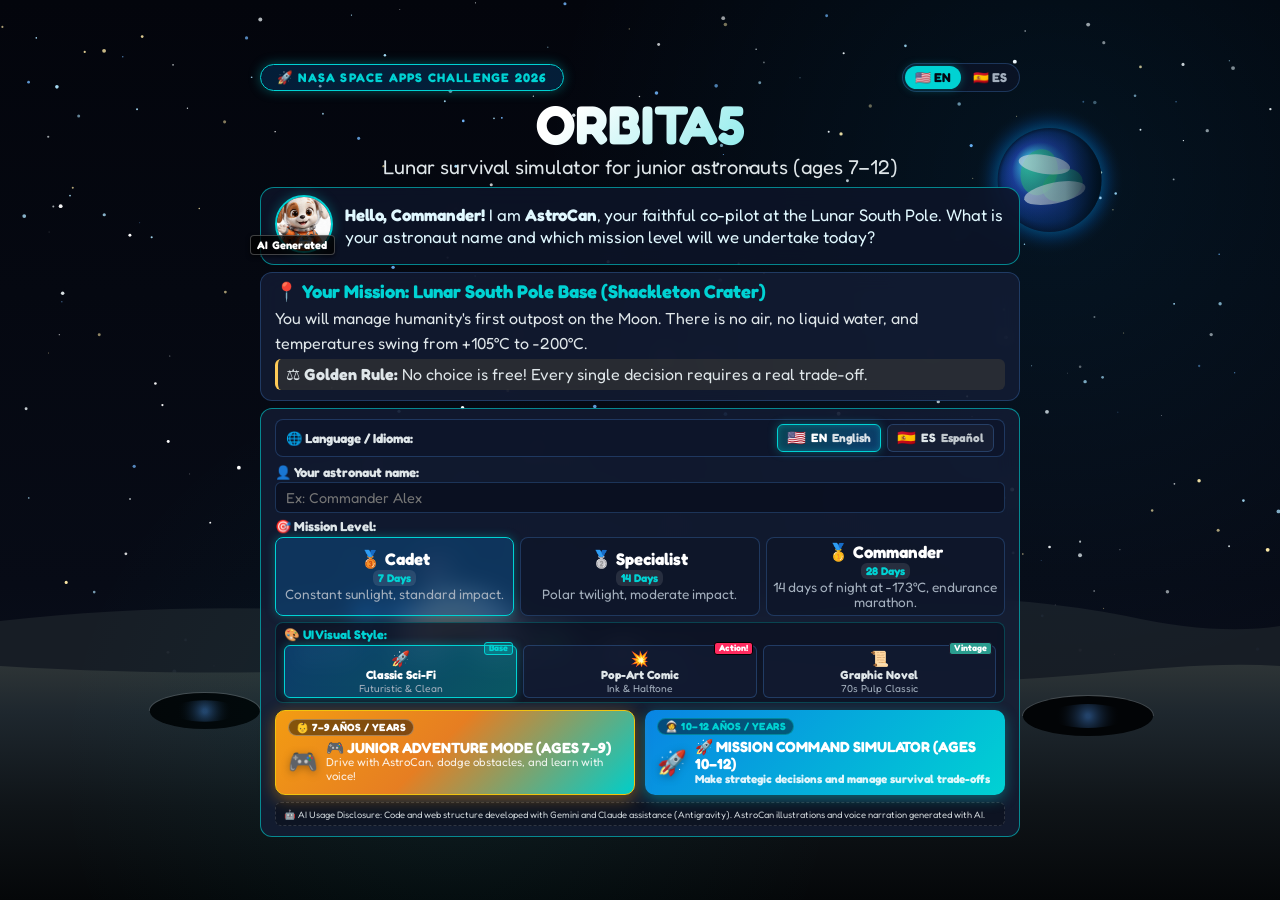
==== commit 2dbc06ce: "feat: agregar Modo Aventura Junior (7-9 anos) con arcade lunar de 5 dias y datos cientificos con aud" ====
--- a/index.html
+++ b/index.html
@@ -117,7 +117,30 @@
             </div>
           </div>
 
-          <button id="btn-start-mission" class="btn-primary pulse-btn">🚀 TAKE COMMAND</button>
+          <!-- Botones de Selección de Modo (7-9 años y 10-12 años) -->
+          <div class="welcome-action-buttons">
+            <button id="btn-junior-mode" type="button" class="btn-junior pulse-btn-junior" title="Modo Aventura para jóvenes astronautas de 7 a 9 años">
+              <span class="btn-mode-badge junior-badge-label">👶 7–9 AÑOS / YEARS</span>
+              <div class="btn-mode-content">
+                <span class="btn-mode-icon">🎮</span>
+                <div class="btn-mode-texts">
+                  <strong id="btn-junior-title">MODO AVENTURA JUNIOR</strong>
+                  <small id="btn-junior-sub">¡Conduce con AstroCan, esquiva obstáculos y aprende con voz!</small>
+                </div>
+              </div>
+            </button>
+
+            <button id="btn-start-mission" type="button" class="btn-primary btn-tactical-mode" title="Simulador táctico para astronautas de 10 a 12 años">
+              <span class="btn-mode-badge tactical-badge-label">🧑‍🚀 10–12 AÑOS / YEARS</span>
+              <div class="btn-mode-content">
+                <span class="btn-mode-icon">🚀</span>
+                <div class="btn-mode-texts">
+                  <strong id="btn-start-title">SIMULADOR DE MANDO</strong>
+                  <small id="btn-start-sub">Toma decisiones estratégicas y gestiona recursos de supervivencia</small>
+                </div>
+              </div>
+            </button>
+          </div>
 
           <!-- Declaración de Uso de Inteligencia Artificial (NASA AI Disclosure) -->
           <div class="welcome-ai-disclosure">
@@ -343,6 +366,154 @@
           </button>
           <button id="btn-restart" class="btn-secondary">🔄 NUEVA MISIÓN</button>
         </div>
+      </div>
+    </section>
+
+    <!-- ====== 3B. PANTALLA DE JUEGO ARCADE JUNIOR (7 A 9 AÑOS) ====== -->
+    <section id="screen-junior-arcade" class="screen junior-screen hidden">
+      <div class="junior-layout">
+
+        <!-- Barra Superior Junior -->
+        <header class="junior-top-bar">
+          <div class="junior-bar-left">
+            <span class="junior-avatar-mini contenedor-ia">
+              <img src="assets/mascot/greeting.jpg" alt="AstroCan" class="junior-mini-img">
+              <span class="marca-ia marca-ia-sm" data-ai-label="true">AI</span>
+            </span>
+            <div class="junior-title-group">
+              <h2 id="junior-screen-title" class="junior-main-title">Expedición Lunar Junior</h2>
+              <span class="junior-day-badge">📅 <strong id="junior-hud-day">Día 1 / 5</strong></span>
+            </div>
+          </div>
+
+          <div class="junior-day-progress-wrapper">
+            <span class="junior-progress-label" id="junior-lbl-progress">Progreso del Día:</span>
+            <div class="junior-progress-track">
+              <div id="junior-bar-progress" class="junior-progress-fill" style="width: 0%"></div>
+            </div>
+          </div>
+
+          <div class="junior-bar-right">
+            <button id="junior-btn-audio-toggle" class="pill-btn audio-active" title="Activar/Silenciar narración en voz alta">
+              🔊 Voz NASA: Activada
+            </button>
+            <button id="junior-btn-exit" class="pill-btn btn-danger-pill" title="Volver al menú principal">
+              🏠 Salir
+            </button>
+          </div>
+        </header>
+
+        <!-- Franja de Recursos de Supervivencia con Semáforo -->
+        <div class="junior-res-strip">
+          <div class="junior-res-item">
+            <span class="junior-res-icon">💨</span>
+            <span class="junior-res-name" id="junior-lbl-o2">Oxígeno:</span>
+            <div class="junior-res-track">
+              <div id="junior-bar-o2" class="junior-res-fill fill-o2" style="width: 100%"></div>
+            </div>
+            <strong id="junior-val-o2" class="junior-res-num">100%</strong>
+          </div>
+
+          <div class="junior-res-item">
+            <span class="junior-res-icon">⚡</span>
+            <span class="junior-res-name" id="junior-lbl-energy">Baterías:</span>
+            <div class="junior-res-track">
+              <div id="junior-bar-energy" class="junior-res-fill fill-energy" style="width: 100%"></div>
+            </div>
+            <strong id="junior-val-energy" class="junior-res-num">100%</strong>
+          </div>
+
+          <div class="junior-res-item">
+            <span class="junior-res-icon">🛡️</span>
+            <span class="junior-res-name" id="junior-lbl-hull">Casco:</span>
+            <div class="junior-res-track">
+              <div id="junior-bar-hull" class="junior-res-fill fill-hull" style="width: 100%"></div>
+            </div>
+            <strong id="junior-val-hull" class="junior-res-num">100%</strong>
+          </div>
+
+          <div class="junior-res-item junior-res-science">
+            <span class="junior-res-icon">🔬</span>
+            <span class="junior-res-name" id="junior-lbl-science">Muestras:</span>
+            <strong id="junior-val-science" class="junior-res-num science-val">0 pts</strong>
+          </div>
+        </div>
+
+        <!-- Contenedor del Canvas Interactivo -->
+        <div class="junior-canvas-container">
+          <canvas id="junior-arcade-canvas" width="800" height="420"></canvas>
+
+          <!-- Controles Táctiles en Pantalla (para Celular y Tablet) -->
+          <div class="junior-touch-bar">
+            <button id="junior-touch-left" class="junior-touch-btn btn-touch-dir" aria-label="Mover a la izquierda">
+              ◀
+            </button>
+            <button id="junior-touch-jump" class="junior-touch-btn btn-touch-jump" aria-label="Saltar con baja gravedad lunar">
+              🚀 SALTAR
+            </button>
+            <button id="junior-touch-right" class="junior-touch-btn btn-touch-dir" aria-label="Mover a la derecha">
+              ▶
+            </button>
+          </div>
+        </div>
+
+        <!-- Modal Educativo: Dato Científico de la NASA al completar el día -->
+        <div id="junior-modal-fact" class="modal-overlay hidden" role="dialog" aria-modal="true">
+          <div class="modal-card junior-fact-card">
+            <header class="modal-head junior-fact-head">
+              <span id="junior-fact-day-tag" class="tag-badge">TRANSMISIÓN EDUCATIVA NASA — DÍA 1 DE 5</span>
+              <span class="junior-audio-badge">📢 Auto-Voz Activada</span>
+            </header>
+            <div class="modal-body junior-fact-body">
+              <div class="junior-fact-mascot-box">
+                <div class="contenedor-ia">
+                  <img src="assets/mascot/thinking.jpg" alt="AstroCan" class="junior-fact-mascot-img">
+                  <span class="marca-ia" data-ai-label="true">AI</span>
+                </div>
+                <strong class="junior-mascot-label">AstroCan explica:</strong>
+              </div>
+
+              <div class="junior-fact-content">
+                <h3 id="junior-fact-title" class="junior-fact-headline">¡El Salto de la Jirafa en la Luna!</h3>
+                <p id="junior-fact-body" class="junior-fact-text">
+                  En la Luna la gravedad es 6 veces menor que en la Tierra...
+                </p>
+                <div class="junior-nasa-badge-box">
+                  <span id="junior-fact-nasa-badge" class="badge-nasa-fact">🔬 Ciencia Real NASA</span>
+                </div>
+              </div>
+            </div>
+            <div class="junior-fact-actions">
+              <button id="junior-btn-listen-again" class="btn-secondary">
+                📢 Escuchar de nuevo
+              </button>
+              <button id="junior-btn-next-day" class="btn-primary pulse-btn">
+                👉 CONTINUAR AL SIGUIENTE DÍA
+              </button>
+            </div>
+          </div>
+        </div>
+
+        <!-- Modal de Fin de Expedición / Victoria / Reintento -->
+        <div id="junior-modal-end" class="modal-overlay hidden" role="dialog" aria-modal="true">
+          <div class="modal-card junior-end-card">
+            <div class="junior-end-mascot">
+              <div class="contenedor-ia">
+                <img src="assets/mascot/celebrating.jpg" alt="AstroCan" class="junior-end-img">
+                <span class="marca-ia" data-ai-label="true">AI</span>
+              </div>
+            </div>
+            <h2 id="junior-end-title" class="junior-end-title">🎉 ¡EXPEDICIÓN JUNIOR COMPLETADA!</h2>
+            <p id="junior-end-subtitle" class="junior-end-sub">¡Completaste con valentía los 5 días lunares explorando con AstroCan!</p>
+            <div id="junior-end-stars" class="junior-stars">⭐⭐⭐</div>
+            <div id="junior-end-stats" class="junior-end-stats-box"></div>
+            <div class="junior-end-actions">
+              <button id="junior-btn-end-restart" class="btn-primary">🔄 Jugar de Nuevo</button>
+              <button id="junior-btn-end-home" class="btn-secondary">🏠 Volver a la Base</button>
+            </div>
+          </div>
+        </div>
+
       </div>
     </section>
 
@@ -451,6 +622,7 @@
   <script src="js/minigame-shield.js"></script>
   <script src="js/minigame-rover.js"></script>
   <script src="js/certificate.js"></script>
+  <script src="js/junior-arcade.js"></script>
   <script src="js/main.js"></script>
 </body>
 </html>
--- a/css/styles.css
+++ b/css/styles.css
@@ -523,6 +523,125 @@
   box-shadow: 0 6px 22px rgba(0, 210, 211, 0.6);
 }
 
+/* Contenedor de Botones de Selección de Modo (7-9 años y 10-12 años) */
+.welcome-action-buttons {
+  display: flex;
+  flex-direction: column;
+  gap: 8px;
+  width: 100%;
+  margin-top: 4px;
+}
+
+@media (min-width: 640px) {
+  .welcome-action-buttons {
+    display: grid;
+    grid-template-columns: 1fr 1fr;
+    gap: 10px;
+  }
+}
+
+.btn-junior {
+  font-family: var(--font);
+  width: 100%;
+  padding: 8px 12px;
+  background: linear-gradient(135deg, #f39c12, #e67e22 45%, #00cec9);
+  border: 1.5px solid #f1c40f;
+  border-radius: 10px;
+  color: #fff;
+  cursor: pointer;
+  box-shadow: 0 4px 16px rgba(243, 156, 18, 0.45);
+  transition: all 0.22s cubic-bezier(0.175, 0.885, 0.32, 1.275);
+  text-align: left;
+  display: flex;
+  flex-direction: column;
+  gap: 3px;
+  position: relative;
+  overflow: hidden;
+}
+
+.btn-junior:hover {
+  transform: translateY(-2px) scale(1.01);
+  box-shadow: 0 6px 24px rgba(243, 156, 18, 0.75);
+  border-color: #ffeaa7;
+}
+
+.btn-tactical-mode {
+  padding: 8px 12px !important;
+  text-align: left !important;
+  display: flex !important;
+  flex-direction: column !important;
+  gap: 3px !important;
+  border-radius: 10px !important;
+}
+
+.btn-mode-badge {
+  display: inline-block;
+  align-self: flex-start;
+  font-size: 0.65rem;
+  font-weight: 800;
+  text-transform: uppercase;
+  letter-spacing: 0.5px;
+  padding: 1px 7px;
+  border-radius: 12px;
+  background: rgba(0, 0, 0, 0.4);
+  color: #fff;
+}
+
+.junior-badge-label {
+  background: rgba(0, 0, 0, 0.45);
+  color: #fff;
+  border: 1px solid rgba(255, 255, 255, 0.3);
+}
+
+.tactical-badge-label {
+  background: rgba(0, 0, 0, 0.45);
+  color: #00d2d3;
+  border: 1px solid rgba(0, 210, 211, 0.4);
+}
+
+.btn-mode-content {
+  display: flex;
+  align-items: center;
+  gap: 8px;
+}
+
+.btn-mode-icon {
+  font-size: 1.5rem;
+  flex-shrink: 0;
+  filter: drop-shadow(0 2px 4px rgba(0, 0, 0, 0.3));
+}
+
+.btn-mode-texts {
+  display: flex;
+  flex-direction: column;
+}
+
+.btn-mode-texts strong {
+  font-size: 0.92rem;
+  font-weight: 800;
+  color: #fff;
+  line-height: 1.2;
+}
+
+.btn-mode-texts small {
+  font-size: 0.72rem;
+  color: rgba(255, 255, 255, 0.88);
+  line-height: 1.2;
+}
+
+.pulse-btn-junior {
+  animation: pulseJunior 2.2s infinite ease-in-out;
+}
+
+@keyframes pulseJunior {
+  0%, 100% {
+    box-shadow: 0 4px 16px rgba(243, 156, 18, 0.45);
+  }
+  50% {
+    box-shadow: 0 6px 26px rgba(243, 156, 18, 0.85), 0 0 12px rgba(255, 234, 167, 0.6);
+  }
+}
+
 .btn-secondary {
   font-family: var(--font);
   width: 100%;
@@ -2542,3 +2661,447 @@
     flex-direction: column;
   }
 }
+
+/* ==========================================================================
+   PANTALLA DE JUEGO ARCADE JUNIOR (7 A 9 AÑOS)
+   ========================================================================== */
+.junior-screen {
+  width: 100%;
+  height: 100dvh;
+  display: flex;
+  flex-direction: column;
+  justify-content: flex-start;
+  align-items: center;
+  padding: 10px;
+  background: radial-gradient(circle at 50% 20%, #0d1b38 0%, #030612 85%);
+  overflow-y: auto;
+  overflow-x: hidden;
+}
+
+.junior-layout {
+  width: 100%;
+  max-width: 860px;
+  display: flex;
+  flex-direction: column;
+  gap: 8px;
+  margin: 0 auto;
+}
+
+/* 1. Barra Superior Junior */
+.junior-top-bar {
+  display: flex;
+  justify-content: space-between;
+  align-items: center;
+  flex-wrap: wrap;
+  gap: 8px;
+  padding: 8px 12px;
+  background: var(--panel-glass);
+  border: 1px solid var(--panel-border);
+  border-radius: 12px;
+  backdrop-filter: blur(10px);
+}
+
+.junior-bar-left {
+  display: flex;
+  align-items: center;
+  gap: 8px;
+}
+
+.junior-avatar-mini {
+  width: 40px;
+  height: 40px;
+  position: relative;
+  border-radius: 50%;
+  border: 2px solid var(--cyan);
+  overflow: visible;
+  flex-shrink: 0;
+}
+
+.junior-mini-img {
+  width: 100%;
+  height: 100%;
+  border-radius: 50%;
+  object-fit: cover;
+}
+
+.junior-title-group {
+  display: flex;
+  flex-direction: column;
+}
+
+.junior-main-title {
+  font-size: 1.05rem;
+  font-weight: 800;
+  color: #fff;
+  margin: 0;
+  line-height: 1.2;
+}
+
+.junior-day-badge {
+  font-size: 0.78rem;
+  color: var(--cyan);
+}
+
+.junior-day-progress-wrapper {
+  flex: 1;
+  min-width: 160px;
+  max-width: 280px;
+  display: flex;
+  flex-direction: column;
+  gap: 3px;
+}
+
+.junior-progress-label {
+  font-size: 0.75rem;
+  font-weight: 600;
+  color: var(--txt2);
+}
+
+.junior-progress-track {
+  width: 100%;
+  height: 10px;
+  background: rgba(255, 255, 255, 0.12);
+  border-radius: 6px;
+  overflow: hidden;
+  box-shadow: inset 0 1px 3px rgba(0, 0, 0, 0.4);
+}
+
+.junior-progress-fill {
+  height: 100%;
+  background: linear-gradient(90deg, #f39c12, #2ed573);
+  border-radius: 6px;
+  transition: width 0.2s ease;
+  box-shadow: 0 0 10px rgba(46, 213, 115, 0.6);
+}
+
+.junior-bar-right {
+  display: flex;
+  align-items: center;
+  gap: 6px;
+}
+
+.audio-active {
+  background: rgba(46, 213, 115, 0.25) !important;
+  border-color: #2ed573 !important;
+  color: #2ed573 !important;
+}
+
+/* 2. Franja de Recursos de Supervivencia Junior */
+.junior-res-strip {
+  display: grid;
+  grid-template-columns: repeat(4, 1fr);
+  gap: 6px;
+  padding: 6px 10px;
+  background: rgba(10, 16, 32, 0.65);
+  border: 1px solid var(--panel-border);
+  border-radius: 12px;
+}
+
+@media (max-width: 580px) {
+  .junior-res-strip {
+    grid-template-columns: repeat(2, 1fr);
+  }
+}
+
+.junior-res-item {
+  display: flex;
+  align-items: center;
+  gap: 6px;
+  background: rgba(255, 255, 255, 0.03);
+  padding: 4px 6px;
+  border-radius: 8px;
+  font-size: 0.8rem;
+}
+
+.junior-res-icon {
+  font-size: 1.05rem;
+  flex-shrink: 0;
+}
+
+.junior-res-name {
+  color: var(--txt2);
+  font-weight: 600;
+  font-size: 0.75rem;
+  display: none;
+}
+
+@media (min-width: 480px) {
+  .junior-res-name {
+    display: inline;
+  }
+}
+
+.junior-res-track {
+  flex: 1;
+  height: 8px;
+  background: rgba(255, 255, 255, 0.12);
+  border-radius: 5px;
+  overflow: hidden;
+  min-width: 25px;
+}
+
+.junior-res-fill {
+  height: 100%;
+  border-radius: 5px;
+  transition: width 0.3s ease, background-color 0.3s;
+}
+
+.fill-hull {
+  background: var(--integrity);
+  box-shadow: 0 0 8px rgba(95, 39, 205, 0.5);
+}
+
+.junior-res-fill.warning {
+  background: #ffa502 !important;
+  box-shadow: 0 0 8px #ffa502 !important;
+}
+
+.junior-res-fill.danger {
+  background: #ff4757 !important;
+  box-shadow: 0 0 12px #ff4757 !important;
+  animation: pulseDangerBar 0.8s infinite alternate;
+}
+
+.junior-res-num {
+  font-family: monospace;
+  font-weight: 700;
+  font-size: 0.82rem;
+  min-width: 32px;
+  text-align: right;
+  color: #fff;
+}
+
+/* 3. Contenedor de Canvas */
+.junior-canvas-container {
+  position: relative;
+  width: 100%;
+  background: #020512;
+  border: 2px solid var(--panel-border);
+  border-radius: 16px;
+  overflow: hidden;
+  box-shadow: 0 8px 32px rgba(0, 0, 0, 0.6);
+  display: flex;
+  flex-direction: column;
+  align-items: center;
+}
+
+#junior-arcade-canvas {
+  width: 100%;
+  height: auto;
+  display: block;
+}
+
+/* 4. Controles Táctiles en Pantalla */
+.junior-touch-bar {
+  display: flex;
+  justify-content: space-around;
+  align-items: center;
+  width: 100%;
+  padding: 8px 14px;
+  background: rgba(10, 16, 32, 0.8);
+  border-top: 1px solid rgba(255, 255, 255, 0.08);
+  gap: 12px;
+  user-select: none;
+}
+
+.junior-touch-btn {
+  font-family: var(--font);
+  border: none;
+  border-radius: 12px;
+  font-weight: 800;
+  cursor: pointer;
+  touch-action: manipulation;
+  transition: transform 0.1s, background-color 0.15s;
+  user-select: none;
+}
+
+.btn-touch-dir {
+  flex: 1;
+  max-width: 120px;
+  padding: 12px 0;
+  font-size: 1.4rem;
+  background: rgba(255, 255, 255, 0.1);
+  color: #fff;
+  border: 1.5px solid rgba(255, 255, 255, 0.2);
+}
+
+.btn-touch-dir:active {
+  transform: scale(0.94);
+  background: rgba(0, 210, 211, 0.35);
+  border-color: var(--cyan);
+}
+
+.btn-touch-jump {
+  flex: 2;
+  max-width: 220px;
+  padding: 12px 10px;
+  font-size: 1.05rem;
+  background: linear-gradient(135deg, #0984e3, #00d2d3);
+  color: #fff;
+  box-shadow: 0 4px 14px rgba(0, 210, 211, 0.5);
+}
+
+.btn-touch-jump:active {
+  transform: scale(0.95);
+  box-shadow: 0 2px 8px rgba(0, 210, 211, 0.8);
+}
+
+/* 5. Modal Educativo de Dato Científico NASA */
+.junior-fact-card {
+  max-width: 580px;
+  padding: 0;
+  overflow: hidden;
+  border: 2px solid var(--cyan);
+  box-shadow: 0 0 35px rgba(0, 210, 211, 0.4);
+}
+
+.junior-fact-head {
+  display: flex;
+  justify-content: space-between;
+  align-items: center;
+  padding: 10px 14px;
+  background: rgba(9, 132, 227, 0.25);
+  border-bottom: 1px solid var(--panel-border);
+}
+
+.junior-audio-badge {
+  font-size: 0.75rem;
+  font-weight: 700;
+  color: #2ed573;
+  background: rgba(46, 213, 115, 0.18);
+  padding: 2px 8px;
+  border-radius: 10px;
+}
+
+.junior-fact-body {
+  padding: 16px;
+  display: flex;
+  gap: 16px;
+  align-items: flex-start;
+}
+
+@media (max-width: 540px) {
+  .junior-fact-body {
+    flex-direction: column;
+    align-items: center;
+    text-align: center;
+  }
+}
+
+.junior-fact-mascot-box {
+  width: 90px;
+  text-align: center;
+  flex-shrink: 0;
+}
+
+.junior-fact-mascot-img {
+  width: 82px;
+  height: 82px;
+  border-radius: 50%;
+  object-fit: cover;
+  border: 2.5px solid var(--cyan);
+  box-shadow: 0 0 16px var(--glow);
+  animation: mascotHeroThinking 0.8s ease-out;
+}
+
+.junior-mascot-label {
+  display: block;
+  font-size: 0.78rem;
+  color: var(--cyan);
+  margin-top: 4px;
+}
+
+.junior-fact-content {
+  flex: 1;
+}
+
+.junior-fact-headline {
+  font-size: 1.25rem;
+  color: #fff;
+  margin-bottom: 8px;
+  line-height: 1.3;
+}
+
+.junior-fact-text {
+  font-size: 0.95rem;
+  line-height: 1.5;
+  color: #e0f8ff;
+  margin-bottom: 12px;
+}
+
+.badge-nasa-fact {
+  display: inline-block;
+  font-size: 0.75rem;
+  font-weight: 700;
+  color: #ffd32a;
+  background: rgba(255, 211, 42, 0.15);
+  border: 1px solid rgba(255, 211, 42, 0.35);
+  padding: 3px 8px;
+  border-radius: 6px;
+}
+
+.junior-fact-actions {
+  display: flex;
+  gap: 10px;
+  padding: 12px 16px;
+  background: rgba(10, 16, 32, 0.7);
+  border-top: 1px solid var(--panel-border);
+}
+
+/* 6. Modal de Fin de Misión Junior */
+.junior-end-card {
+  max-width: 480px;
+  text-align: center;
+  padding: 24px 20px;
+}
+
+.junior-end-img {
+  width: 96px;
+  height: 96px;
+  border-radius: 50%;
+  object-fit: cover;
+  border: 3px solid #f1c40f;
+  box-shadow: 0 0 24px rgba(241, 196, 15, 0.7);
+  animation: mascotHeroCelebrating 0.95s ease-out;
+  margin: 0 auto 12px;
+}
+
+.junior-end-title {
+  font-size: 1.4rem;
+  color: #fff;
+  margin-bottom: 6px;
+}
+
+.junior-end-sub {
+  font-size: 0.92rem;
+  color: var(--txt2);
+  margin-bottom: 14px;
+}
+
+.junior-stars {
+  font-size: 2.2rem;
+  letter-spacing: 4px;
+  margin-bottom: 14px;
+}
+
+.junior-end-stats-box {
+  display: flex;
+  flex-direction: column;
+  gap: 8px;
+  margin-bottom: 18px;
+}
+
+.junior-end-stat-card {
+  display: flex;
+  justify-content: space-between;
+  align-items: center;
+  background: rgba(255, 255, 255, 0.05);
+  padding: 8px 14px;
+  border-radius: 8px;
+  font-size: 0.9rem;
+}
+
+.junior-end-actions {
+  display: flex;
+  gap: 10px;
+}
--- a/css/themes.css
+++ b/css/themes.css
@@ -242,6 +242,27 @@
   letter-spacing: 0.5px;
 }
 
+/* Modo Aventura Junior Cómic Pop */
+[data-theme="comic-pop"] .btn-junior {
+  border: 3px solid #000000 !important;
+  box-shadow: 4px 4px 0px #000000 !important;
+  background: linear-gradient(135deg, #ffe600, #ff2a5f) !important;
+}
+
+[data-theme="comic-pop"] .junior-top-bar,
+[data-theme="comic-pop"] .junior-res-strip,
+[data-theme="comic-pop"] .junior-canvas-container,
+[data-theme="comic-pop"] .junior-fact-card,
+[data-theme="comic-pop"] .junior-end-card {
+  border: 2.5px solid #000000 !important;
+  box-shadow: 5px 5px 0px #000000 !important;
+}
+
+[data-theme="comic-pop"] .junior-touch-btn {
+  border: 2px solid #000000 !important;
+  box-shadow: 3px 3px 0px #000000 !important;
+}
+
 /* Botones con estilo POP de Cómic */
 [data-theme="comic-pop"] .btn-primary,
 [data-theme="comic-pop"] .btn-choose-option,
@@ -534,6 +555,22 @@
   font-family: var(--font-body-comic) !important;
 }
 
+/* Modo Aventura Junior Pulp Retro */
+[data-theme="comic-retro"] .btn-junior {
+  border: 2px solid #8c5828 !important;
+  box-shadow: 3px 3px 0px #1e1b2b !important;
+  background: linear-gradient(135deg, #f4a261, #e76f51) !important;
+}
+
+[data-theme="comic-retro"] .junior-top-bar,
+[data-theme="comic-retro"] .junior-res-strip,
+[data-theme="comic-retro"] .junior-canvas-container,
+[data-theme="comic-retro"] .junior-fact-card,
+[data-theme="comic-retro"] .junior-end-card {
+  border: 1.5px solid #8c5828 !important;
+  box-shadow: 3px 3px 0px #1e1b2b !important;
+}
+
 /* Botones en estilo Pulp Sci-Fi */
 [data-theme="comic-retro"] .btn-primary,
 [data-theme="comic-retro"] .btn-choose-option,
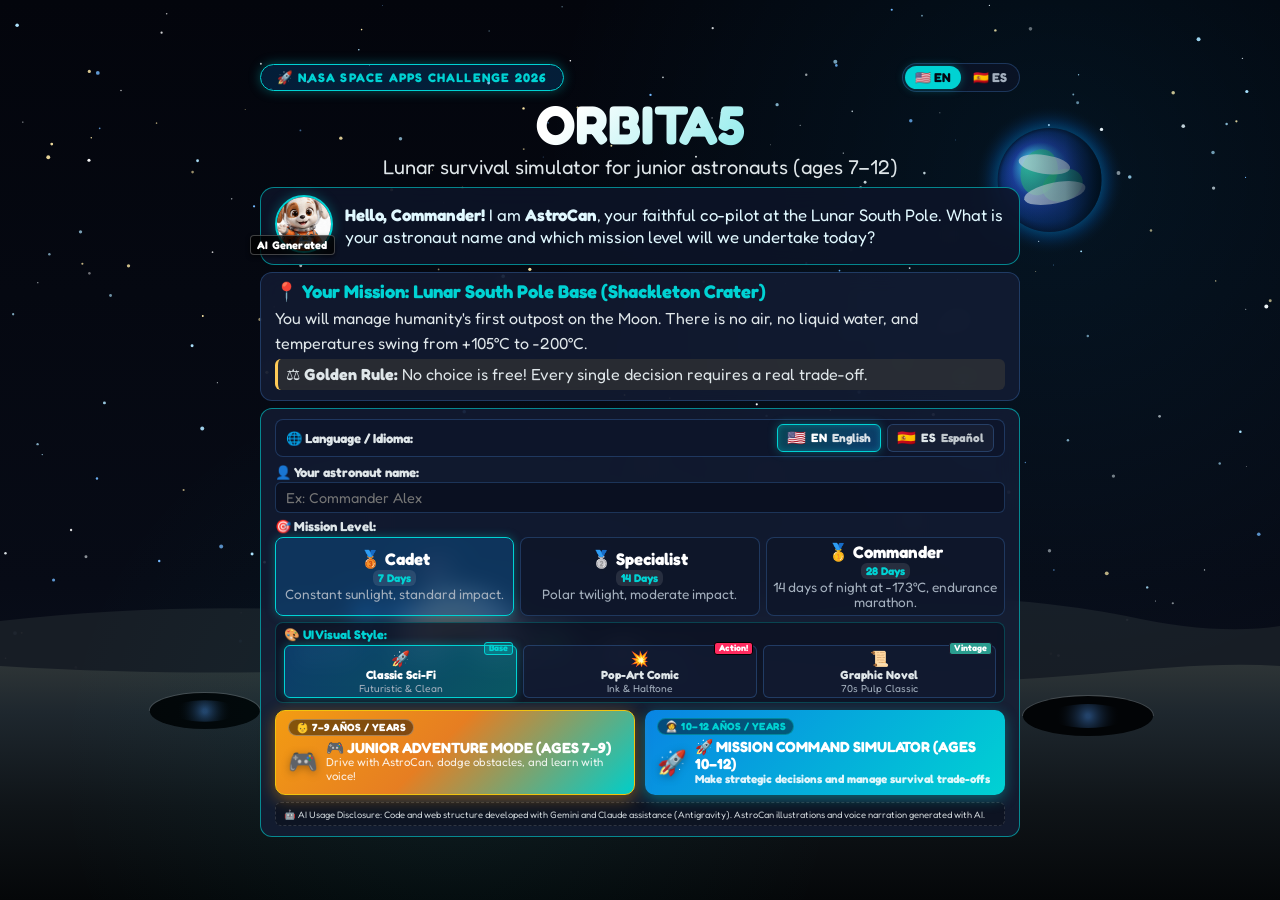
==== commit cc0bcf43: "fix: seleccion de dificultad, selector de voz en modo junior, balanceo de obstaculos y narracion con" ====
--- a/index.html
+++ b/index.html
@@ -394,6 +394,9 @@
           </div>
 
           <div class="junior-bar-right">
+            <button id="junior-btn-voice" class="pill-btn btn-voice" title="Cambiar tipo de voz de narración" data-ai-generated="true">
+              🎙️ <span id="junior-voice-label">Voz: Auto</span>
+            </button>
             <button id="junior-btn-audio-toggle" class="pill-btn audio-active" title="Activar/Silenciar narración en voz alta">
               🔊 Voz NASA: Activada
             </button>
@@ -442,6 +445,32 @@
         <!-- Contenedor del Canvas Interactivo -->
         <div class="junior-canvas-container">
           <canvas id="junior-arcade-canvas" width="800" height="420"></canvas>
+
+          <!-- Banner de Transmisión Radial Educativa en vivo (reproducción fluida con audio) -->
+          <div id="junior-broadcast-card" class="junior-broadcast-card hidden" role="status" aria-live="polite">
+            <div class="broadcast-left">
+              <span class="broadcast-icon">📻</span>
+              <div class="broadcast-mascot-avatar">
+                <img src="assets/mascot/thinking.jpg" alt="AstroCan" class="broadcast-mascot-img">
+              </div>
+            </div>
+            <div class="broadcast-body">
+              <div class="broadcast-tag-line">
+                <span class="broadcast-badge" id="junior-broadcast-tag">📡 TRANSMISIÓN EDUCATIVA NASA</span>
+                <span class="broadcast-live-dot">● EN VIVO</span>
+              </div>
+              <h4 id="junior-broadcast-title" class="broadcast-headline">¡Dato Curioso!</h4>
+              <p id="junior-broadcast-text" class="broadcast-desc">Narrando dato científico...</p>
+              <div class="broadcast-progress-track">
+                <div id="junior-broadcast-fill" class="broadcast-progress-fill" style="width: 0%"></div>
+              </div>
+            </div>
+            <div class="broadcast-actions">
+              <button id="junior-btn-broadcast-skip" class="pill-btn btn-skip-broadcast" title="Continuar de inmediato">
+                ⏭️ <span id="junior-btn-skip-label">Continuar ya</span>
+              </button>
+            </div>
+          </div>
 
           <!-- Controles Táctiles en Pantalla (para Celular y Tablet) -->
           <div class="junior-touch-bar">
--- a/css/styles.css
+++ b/css/styles.css
@@ -3105,3 +3105,203 @@
   display: flex;
   gap: 10px;
 }
+
+/* ==========================================================================
+   BANNER DE TRANSMISIÓN RADIAL EN VIVO (MODO JUNIOR ARCADE)
+   Reproducción fluida con voz que no bloquea con modales obligatorios
+   ========================================================================== */
+#junior-btn-voice {
+  background: rgba(255, 255, 255, 0.08);
+  border: 1px solid rgba(0, 210, 211, 0.4);
+  color: var(--cyan);
+  display: inline-flex;
+  align-items: center;
+  gap: 6px;
+  cursor: pointer;
+  transition: all 0.2s ease;
+}
+
+#junior-btn-voice:hover {
+  background: rgba(0, 210, 211, 0.2);
+  border-color: var(--cyan);
+  box-shadow: 0 0 12px rgba(0, 210, 211, 0.35);
+  transform: translateY(-1px);
+}
+
+.junior-broadcast-card {
+  position: absolute;
+  top: 14px;
+  left: 14px;
+  right: 14px;
+  z-index: 35;
+  display: flex;
+  align-items: center;
+  gap: 14px;
+  padding: 12px 16px;
+  background: rgba(8, 14, 30, 0.94);
+  backdrop-filter: blur(12px);
+  border: 1.5px solid var(--cyan);
+  border-radius: 14px;
+  box-shadow: 0 10px 32px rgba(0, 0, 0, 0.75), 0 0 24px rgba(0, 210, 211, 0.3);
+  animation: slideDownBroadcast 0.35s cubic-bezier(0.18, 0.89, 0.32, 1.28);
+}
+
+@keyframes slideDownBroadcast {
+  from {
+    opacity: 0;
+    transform: translateY(-20px) scale(0.96);
+  }
+  to {
+    opacity: 1;
+    transform: translateY(0) scale(1);
+  }
+}
+
+.junior-broadcast-card.hidden {
+  display: none !important;
+}
+
+.broadcast-left {
+  display: flex;
+  flex-direction: column;
+  align-items: center;
+  gap: 4px;
+  flex-shrink: 0;
+}
+
+.broadcast-icon {
+  font-size: 1.3rem;
+  animation: radioPulse 1.5s infinite;
+}
+
+@keyframes radioPulse {
+  0%, 100% { transform: scale(1); filter: drop-shadow(0 0 4px var(--cyan)); }
+  50% { transform: scale(1.15); filter: drop-shadow(0 0 10px var(--cyan)); }
+}
+
+.broadcast-mascot-avatar {
+  width: 52px;
+  height: 52px;
+  border-radius: 50%;
+  overflow: hidden;
+  border: 2px solid var(--cyan);
+  box-shadow: 0 0 10px var(--glow);
+}
+
+.broadcast-mascot-img {
+  width: 100%;
+  height: 100%;
+  object-fit: cover;
+}
+
+.broadcast-body {
+  flex: 1;
+  min-width: 0;
+}
+
+.broadcast-tag-line {
+  display: flex;
+  align-items: center;
+  gap: 8px;
+  margin-bottom: 4px;
+}
+
+.broadcast-badge {
+  font-size: 0.7rem;
+  font-weight: 700;
+  color: var(--cyan);
+  letter-spacing: 0.5px;
+}
+
+.broadcast-live-dot {
+  font-size: 0.65rem;
+  font-weight: 800;
+  color: #ff4757;
+  animation: blinkLive 1s infinite alternate;
+}
+
+@keyframes blinkLive {
+  from { opacity: 0.4; }
+  to { opacity: 1; text-shadow: 0 0 6px #ff4757; }
+}
+
+.broadcast-headline {
+  font-size: 1.05rem;
+  color: #fff;
+  margin: 0 0 4px 0;
+  line-height: 1.25;
+}
+
+.broadcast-desc {
+  font-size: 0.88rem;
+  line-height: 1.35;
+  color: #e0f8ff;
+  margin: 0 0 8px 0;
+  display: -webkit-box;
+  -webkit-line-clamp: 3;
+  -webkit-box-orient: vertical;
+  overflow: hidden;
+}
+
+.broadcast-progress-track {
+  width: 100%;
+  height: 6px;
+  background: rgba(255, 255, 255, 0.12);
+  border-radius: 3px;
+  overflow: hidden;
+}
+
+.broadcast-progress-fill {
+  height: 100%;
+  background: linear-gradient(90deg, var(--cyan), #48dbfb);
+  box-shadow: 0 0 8px var(--cyan);
+  transition: width 0.1s linear;
+}
+
+.broadcast-actions {
+  flex-shrink: 0;
+}
+
+.btn-skip-broadcast {
+  background: rgba(255, 255, 255, 0.1);
+  color: #fff;
+  border: 1px solid rgba(255, 255, 255, 0.25);
+  font-size: 0.82rem;
+  padding: 6px 12px;
+  border-radius: 20px;
+  cursor: pointer;
+  transition: all 0.2s;
+  white-space: nowrap;
+}
+
+.btn-skip-broadcast:hover {
+  background: rgba(0, 210, 211, 0.25);
+  border-color: var(--cyan);
+  color: #fff;
+  box-shadow: 0 0 10px rgba(0, 210, 211, 0.4);
+}
+
+@media (max-width: 600px) {
+  .junior-broadcast-card {
+    top: 8px;
+    left: 8px;
+    right: 8px;
+    padding: 8px 10px;
+    gap: 8px;
+  }
+  .broadcast-mascot-avatar {
+    width: 42px;
+    height: 42px;
+  }
+  .broadcast-headline {
+    font-size: 0.95rem;
+  }
+  .broadcast-desc {
+    font-size: 0.82rem;
+    -webkit-line-clamp: 2;
+  }
+  .btn-skip-broadcast {
+    padding: 4px 8px;
+    font-size: 0.75rem;
+  }
+}
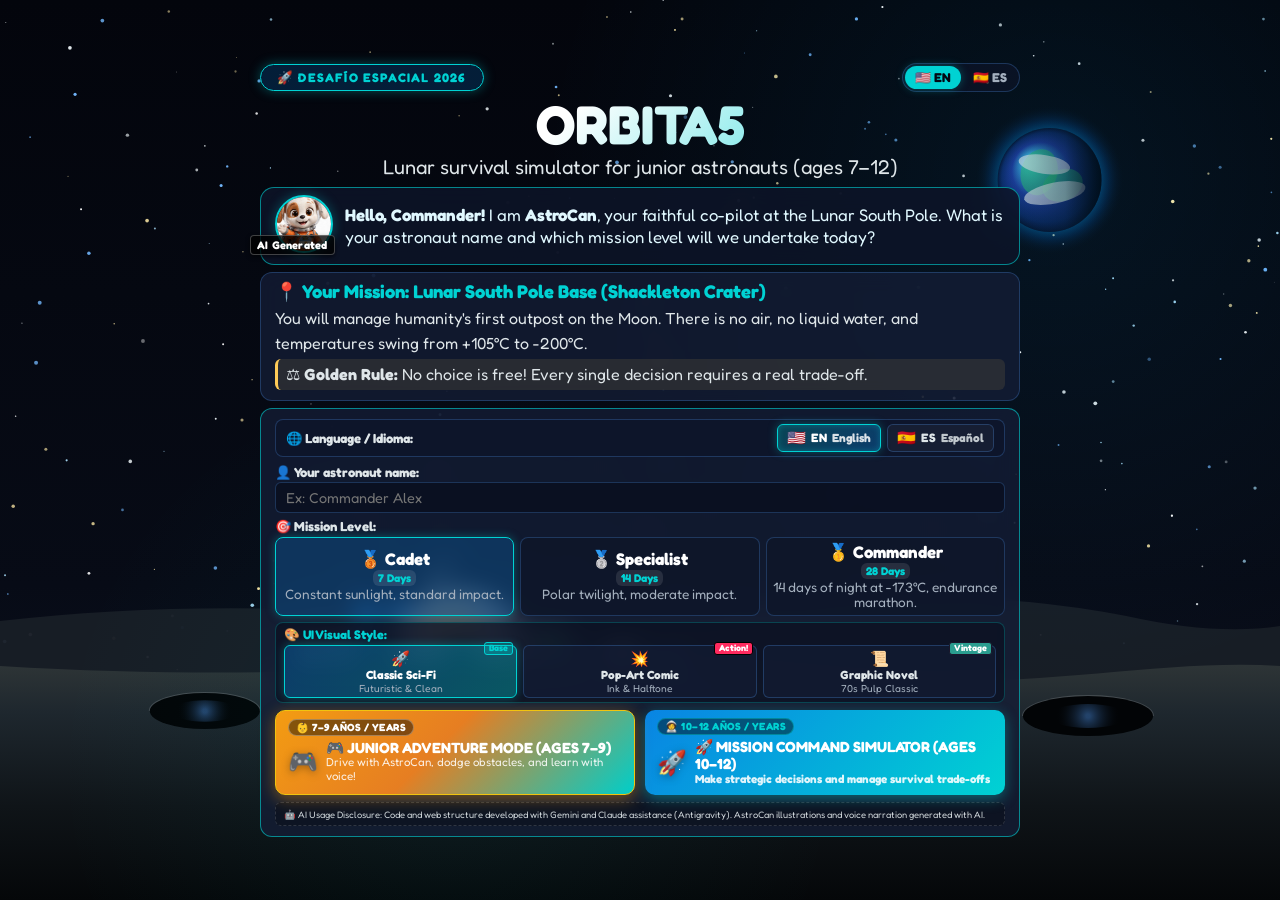
==== commit d07796e6: "fix: corregir delta undefined en coleccionables, asegurar recursos iniciales al 100% y neutralizar m" ====
--- a/index.html
+++ b/index.html
@@ -23,7 +23,7 @@
     <section id="screen-welcome" class="screen welcome-screen">
       <div class="welcome-inner">
         <div class="welcome-top-controls">
-          <div class="nasa-logo-badge">🚀 NASA SPACE APPS CHALLENGE 2026</div>
+          <div class="nasa-logo-badge">🚀 DESAFÍO ESPACIAL 2026</div>
           <div class="welcome-lang-picker">
             <button type="button" class="lang-switch-btn active" data-lang="en" title="Switch to English">🇺🇸 EN</button>
             <button type="button" class="lang-switch-btn" data-lang="es" title="Cambiar a Español">🇪🇸 ES</button>
@@ -231,7 +231,7 @@
             <button id="btn-sidebar-lang" class="pill-btn sidebar-btn">🌐 <span id="sidebar-lang-label">Idioma: Español</span></button>
             <button id="btn-sidebar-theme" class="pill-btn sidebar-btn">🎨 <span id="sidebar-theme-prefix">Estilo UI:</span> <span id="sidebar-theme-name">Sci-Fi</span></button>
             <button id="btn-sidebar-voice" class="pill-btn sidebar-btn">🎙️ <span id="sidebar-voice-label">Cambiar Voz</span></button>
-            <button id="btn-sidebar-science" class="pill-btn sidebar-btn">🔬 <span id="sidebar-science-label">Archivo Científico NASA</span></button>
+            <button id="btn-sidebar-science" class="pill-btn sidebar-btn">🔬 <span id="sidebar-science-label">Archivo Científico</span></button>
             <button id="btn-sidebar-sound" class="pill-btn sidebar-btn">🔊 <span id="sidebar-sound-label">Sonido</span></button>
             <button id="btn-sidebar-abort" class="pill-btn btn-danger-pill sidebar-btn">🛑 <span id="sidebar-abort-label">Abortar Misión</span></button>
           </div>
@@ -250,7 +250,7 @@
               <button id="btn-top-lang" class="pill-btn btn-lang" title="Switch language / Cambiar idioma">🌐 <span id="top-lang-label">EN</span></button>
               <button id="btn-top-theme" class="pill-btn" title="Cambiar estilo visual de interfaz (UI)">🎨 <span id="top-theme-name">UI</span></button>
               <button id="btn-top-voice" class="pill-btn" title="Cambiar tipo de voz de narración">🎙️</button>
-              <button id="btn-open-science" class="pill-btn">🔬 <span id="top-science-label">Archivo NASA</span></button>
+              <button id="btn-open-science" class="pill-btn">🔬 <span id="top-science-label">Archivo Científico</span></button>
               <button id="btn-toggle-sound" class="pill-btn">🔊</button>
               <button id="btn-abort-mission" class="pill-btn btn-danger-pill" title="Volver a la sala de mando">🛑 <span id="top-abort-label">Abortar</span></button>
             </div>
@@ -398,7 +398,7 @@
               🎙️ <span id="junior-voice-label">Voz: Auto</span>
             </button>
             <button id="junior-btn-audio-toggle" class="pill-btn audio-active" title="Activar/Silenciar narración en voz alta">
-              🔊 Voz NASA: Activada
+              🔊 Voz de Misión: Activada
             </button>
             <button id="junior-btn-exit" class="pill-btn btn-danger-pill" title="Volver al menú principal">
               🏠 Salir
@@ -456,7 +456,7 @@
             </div>
             <div class="broadcast-body">
               <div class="broadcast-tag-line">
-                <span class="broadcast-badge" id="junior-broadcast-tag">📡 TRANSMISIÓN EDUCATIVA NASA</span>
+                <span class="broadcast-badge" id="junior-broadcast-tag">📡 TRANSMISIÓN EDUCATIVA ESPACIAL</span>
                 <span class="broadcast-live-dot">● EN VIVO</span>
               </div>
               <h4 id="junior-broadcast-title" class="broadcast-headline">¡Dato Curioso!</h4>
@@ -490,7 +490,7 @@
         <div id="junior-modal-fact" class="modal-overlay hidden" role="dialog" aria-modal="true">
           <div class="modal-card junior-fact-card">
             <header class="modal-head junior-fact-head">
-              <span id="junior-fact-day-tag" class="tag-badge">TRANSMISIÓN EDUCATIVA NASA — DÍA 1 DE 5</span>
+              <span id="junior-fact-day-tag" class="tag-badge">TRANSMISIÓN EDUCATIVA — DÍA 1 DE 5</span>
               <span class="junior-audio-badge">📢 Auto-Voz Activada</span>
             </header>
             <div class="modal-body junior-fact-body">
@@ -508,7 +508,7 @@
                   En la Luna la gravedad es 6 veces menor que en la Tierra...
                 </p>
                 <div class="junior-nasa-badge-box">
-                  <span id="junior-fact-nasa-badge" class="badge-nasa-fact">🔬 Ciencia Real NASA</span>
+                  <span id="junior-fact-nasa-badge" class="badge-nasa-fact">🔬 Ciencia Espacial Real</span>
                 </div>
               </div>
             </div>
@@ -550,7 +550,7 @@
     <div id="modal-science" class="modal-overlay hidden" role="dialog" aria-modal="true">
       <div class="modal-card">
         <header class="modal-head">
-          <h3 id="modal-science-title">🔬 Archivo Científico NASA</h3>
+          <h3 id="modal-science-title">🔬 Archivo Científico Espacial</h3>
           <button id="btn-close-science" class="modal-close" aria-label="Cerrar">&times;</button>
         </header>
         <div class="modal-body" id="science-content"></div>
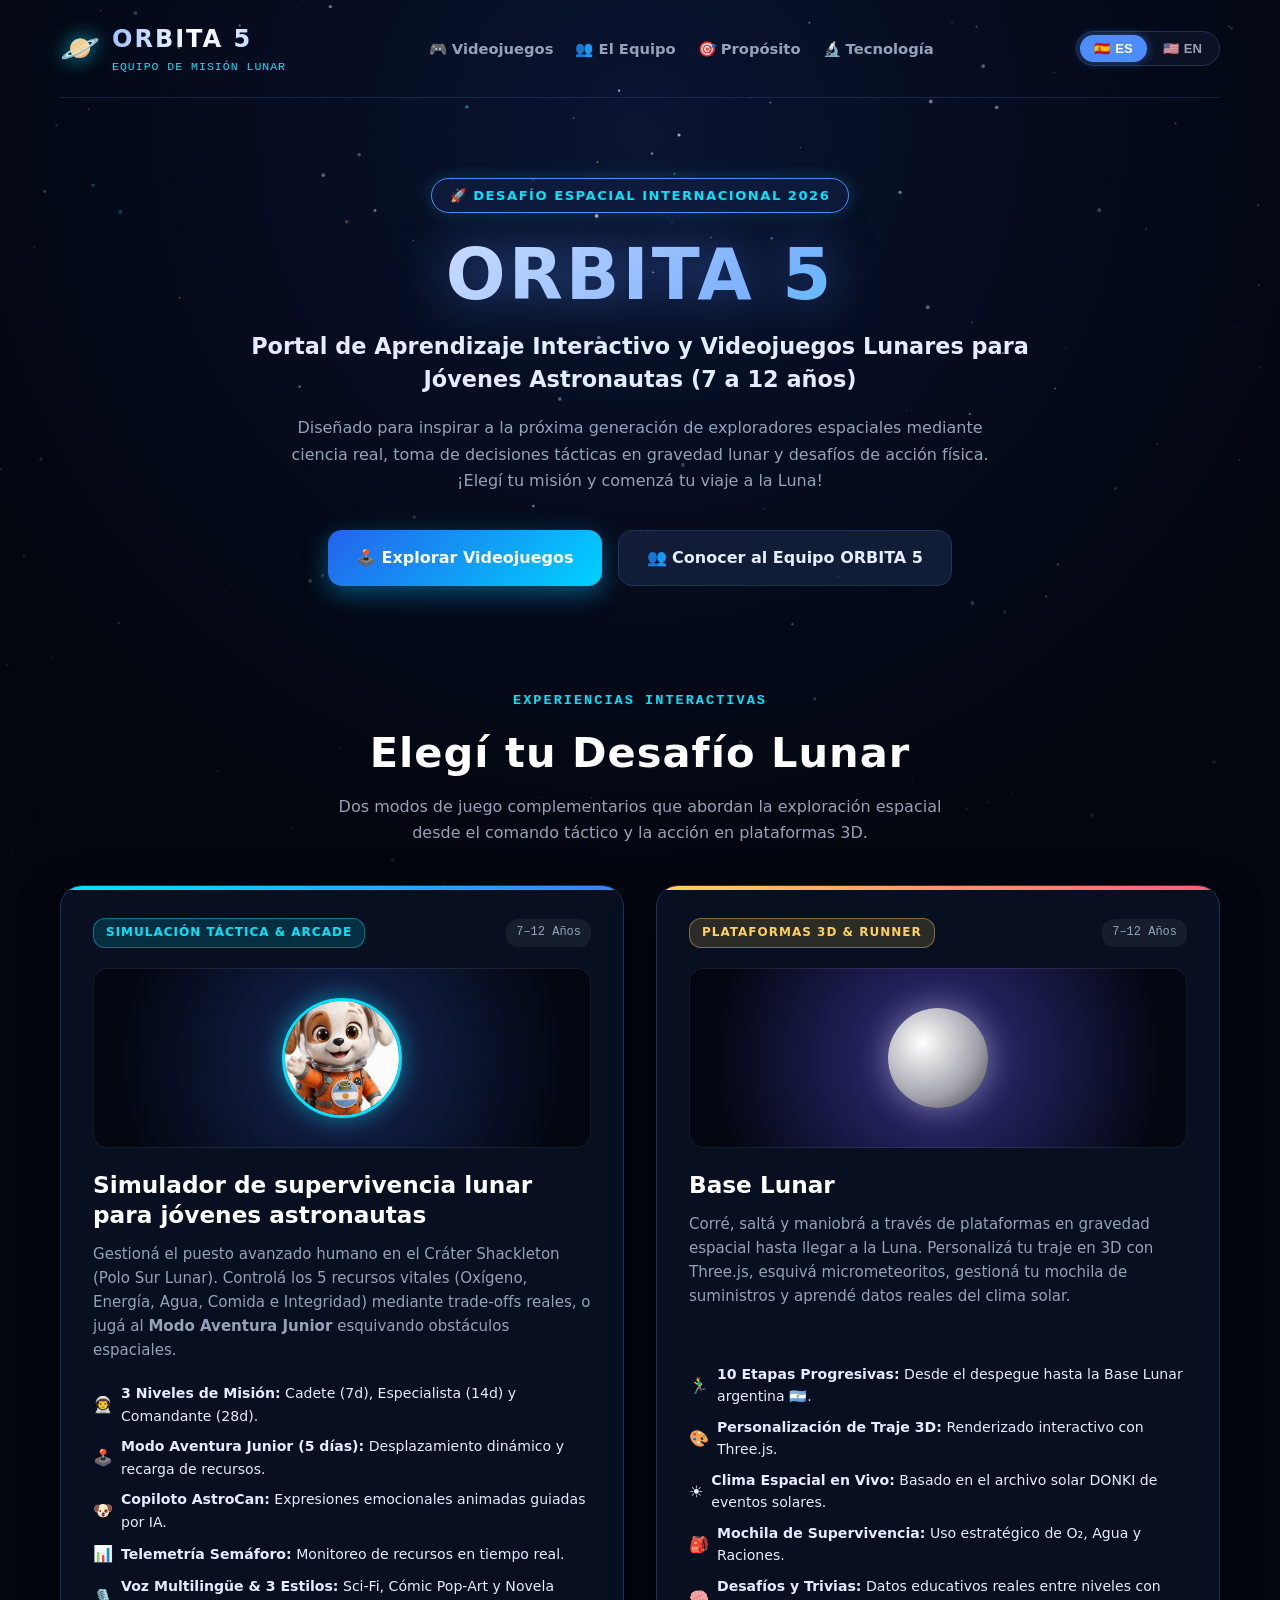
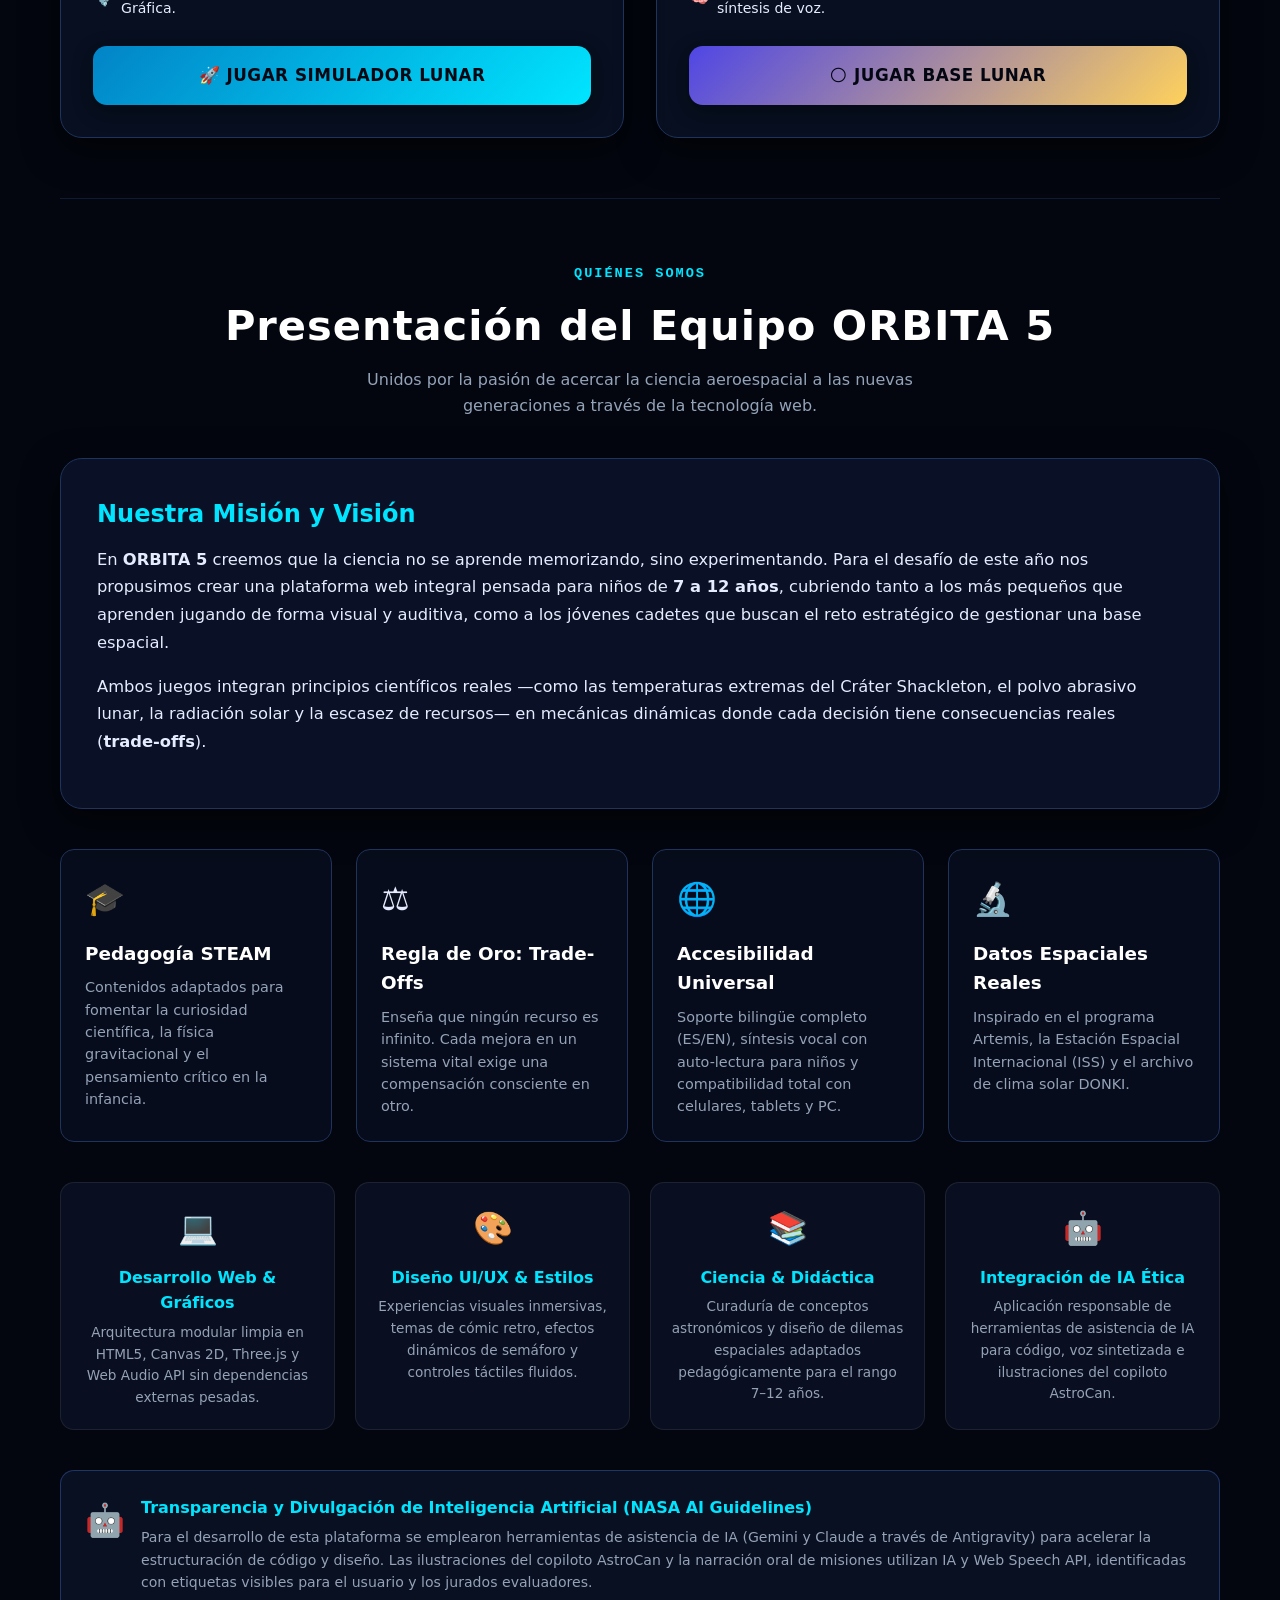
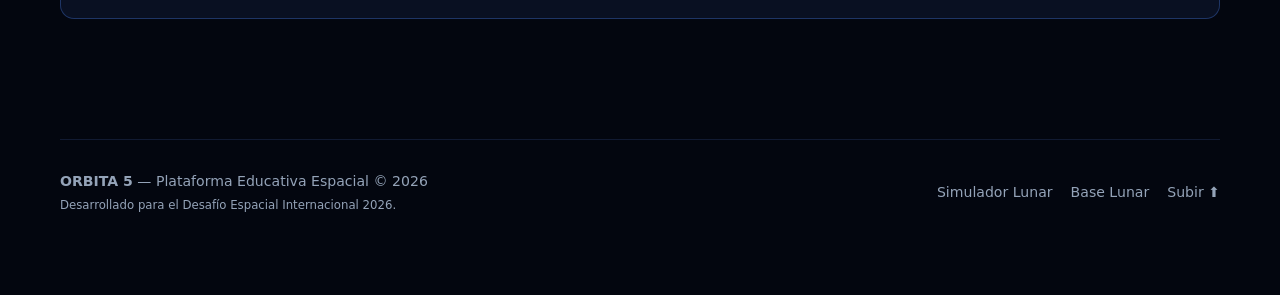
==== commit ce8391fb: "feat(orbita5): crear portal de presentacion del equipo ORBITA 5 con acceso al Simulador y al juego B" ====
--- a/index.html
+++ b/index.html
@@ -1,657 +1,570 @@
 <!DOCTYPE html>
-<html lang="en">
+<html lang="es">
 <head>
   <meta charset="UTF-8">
-  <meta name="viewport" content="width=device-width, initial-scale=1.0, maximum-scale=1.0, user-scalable=no, viewport-fit=cover">
-  <meta name="ai-usage" content="Código y estructura web desarrollados con asistencia de Gemini y Claude (Antigravity).">
-  <title>ORBITA5 | Junior Astronaut Mission Trainer</title>
-  <link rel="preconnect" href="https://fonts.googleapis.com">
-  <link rel="preconnect" href="https://fonts.gstatic.com" crossorigin>
-  <link href="https://fonts.googleapis.com/css2?family=Bangers&family=Comic+Neue:ital,wght@0,400;0,700;1,400;1,700&family=Fredoka:wght@300..700&family=Permanent+Marker&display=swap" rel="stylesheet">
-  <link rel="stylesheet" href="css/styles.css">
-  <link rel="stylesheet" href="css/space-scene.css">
-  <link rel="stylesheet" href="css/minigames.css">
-  <link rel="stylesheet" href="css/themes.css">
+  <meta name="viewport" content="width=device-width, initial-scale=1.0, viewport-fit=cover">
+  <title>ORBITA 5 — Portal Espacial Educativo & Videojuegos Lunares</title>
+  
+  <meta name="description" content="Portal oficial del equipo ORBITA 5. Presentación del proyecto y acceso a los dos videojuegos educativos para jóvenes astronautas (7 a 12 años): Simulador de Supervivencia Lunar y Base Lunar.">
+  <meta name="ai-usage" content="Código, diseño e ilustraciones desarrollados con asistencia de Inteligencia Artificial (Gemini y Claude a través de Antigravity).">
+
+  <!-- Estilos del Portal -->
+  <link rel="stylesheet" href="css/portal.css">
 </head>
 <body>
-  <canvas id="space-canvas"></canvas>
-  <div class="space-ambient-glow"></div>
-
-  <main class="app-wrapper">
-
-    <!-- ====== 1. PANTALLA DE BIENVENIDA ====== -->
-    <section id="screen-welcome" class="screen welcome-screen">
-      <div class="welcome-inner">
-        <div class="welcome-top-controls">
-          <div class="nasa-logo-badge">🚀 DESAFÍO ESPACIAL 2026</div>
-          <div class="welcome-lang-picker">
-            <button type="button" class="lang-switch-btn active" data-lang="en" title="Switch to English">🇺🇸 EN</button>
-            <button type="button" class="lang-switch-btn" data-lang="es" title="Cambiar a Español">🇪🇸 ES</button>
+
+  <!-- Fondo Canvas Espacial Interactivo -->
+  <canvas id="space-starfield"></canvas>
+  <div class="portal-ambient-glow"></div>
+
+  <!-- Contenedor Principal -->
+  <div class="portal-wrapper">
+
+    <!-- ====================================================================
+         1. BARRA DE NAVEGACIÓN SUPERIOR
+         ==================================================================== -->
+    <header class="portal-navbar">
+      <a href="#hero" class="nav-brand">
+        <span class="nav-brand-logo">🪐</span>
+        <div class="nav-brand-text">
+          <span class="nav-brand-name">ORBITA 5</span>
+          <span class="nav-brand-badge" id="nav-team-tag">EQUIPO DE MISIÓN LUNAR</span>
+        </div>
+      </a>
+
+      <nav>
+        <ul class="nav-links">
+          <li><a href="#juegos" id="nav-link-games">🎮 Videojuegos</a></li>
+          <li><a href="#equipo" id="nav-link-team">👥 El Equipo</a></li>
+          <li><a href="#mision" id="nav-link-mission">🎯 Propósito</a></li>
+          <li><a href="#tecnologia" id="nav-link-tech">🔬 Tecnología</a></li>
+        </ul>
+      </nav>
+
+      <div class="nav-actions">
+        <!-- Selector de Idioma (ES / EN) -->
+        <div class="lang-toggle-group">
+          <button type="button" class="lang-btn active" data-lang="es" id="btn-lang-es">
+            <span>🇪🇸</span> ES
+          </button>
+          <button type="button" class="lang-btn" data-lang="en" id="btn-lang-en">
+            <span>🇺🇸</span> EN
+          </button>
+        </div>
+      </div>
+    </header>
+
+    <!-- ====================================================================
+         2. SECCIÓN HERO (PRESENTACIÓN)
+         ==================================================================== -->
+    <section class="hero-section" id="hero">
+      <div class="hero-pill-badge" id="hero-badge">
+        🚀 DESAFÍO ESPACIAL INTERNACIONAL 2026
+      </div>
+
+      <h1 class="hero-title">ORBITA 5</h1>
+
+      <p class="hero-subtitle" id="hero-subtitle">
+        Portal de Aprendizaje Interactivo y Videojuegos Lunares para Jóvenes Astronautas (7 a 12 años)
+      </p>
+
+      <p class="hero-desc" id="hero-desc">
+        Diseñado para inspirar a la próxima generación de exploradores espaciales mediante ciencia real, toma de decisiones tácticas en gravedad lunar y desafíos de acción física. ¡Elegí tu misión y comenzá tu viaje a la Luna!
+      </p>
+
+      <div class="hero-cta-group">
+        <a href="#juegos" class="btn-cta btn-cta-primary" id="hero-cta-games">
+          🕹️ Explorar Videojuegos
+        </a>
+        <a href="#equipo" class="btn-cta btn-cta-secondary" id="hero-cta-team">
+          👥 Conocer al Equipo ORBITA 5
+        </a>
+      </div>
+    </section>
+
+    <!-- ====================================================================
+         3. SECCIÓN DE LOS 2 VIDEOJUEGOS (THE 2 GAME OPTIONS)
+         ==================================================================== -->
+    <section class="games-section" id="juegos">
+      <div class="section-head">
+        <span class="section-tag" id="games-tag">EXPERIENCIAS INTERACTIVAS</span>
+        <h2 class="section-title" id="games-title">Elegí tu Desafío Lunar</h2>
+        <p class="section-subtitle" id="games-subtitle">
+          Dos modos de juego complementarios que abordan la exploración espacial desde el comando táctico y la acción en plataformas 3D.
+        </p>
+      </div>
+
+      <div class="games-grid">
+
+        <!-- ==================== OPCIÓN 1 ==================== -->
+        <article class="game-card game-card-1">
+          <div class="game-card-badge-row">
+            <span class="game-type-badge badge-sim" id="game1-badge">Simulación Táctica & Arcade</span>
+            <span class="game-age-tag">7–12 Años</span>
           </div>
-        </div>
-        <h1 class="main-title">ORBITA5</h1>
-        <p id="main-subtitle" class="main-subtitle">Lunar survival simulator for junior astronauts (ages 7–12)</p>
-
-        <!-- Tarjeta de bienvenida con AstroCan -->
-        <div class="welcome-mascot-card">
-          <div class="contenedor-ia">
-            <img src="assets/mascot/greeting.jpg" alt="AstroCan" class="welcome-mascot-img">
-            <span class="marca-ia" data-ai-label="true">AI Generated</span>
+
+          <div class="game-visual-box game-visual-sim">
+            <img src="assets/mascot/greeting.jpg" alt="AstroCan Copiloto" class="sim-preview-mascot">
           </div>
-          <div id="welcome-mascot-bubble" class="welcome-mascot-bubble">
-            <strong>Hello, Commander!</strong> I am <strong>AstroCan</strong>, your faithful co-pilot at the Lunar South Pole. What is your astronaut name and which mission level will we undertake today?
+
+          <h3 class="game-card-title" id="game1-title">
+            Simulador de supervivencia lunar para jóvenes astronautas
+          </h3>
+
+          <p class="game-card-desc" id="game1-desc">
+            Gestioná el puesto avanzado humano en el Cráter Shackleton (Polo Sur Lunar). Controlá los 5 recursos vitales (Oxígeno, Energía, Agua, Comida e Integridad) mediante trade-offs reales, o jugá al <strong>Modo Aventura Junior</strong> esquivando obstáculos espaciales.
+          </p>
+
+          <ul class="game-features-list">
+            <li><span class="feat-icon">👨‍🚀</span> <span id="game1-feat1"><strong>3 Niveles de Misión:</strong> Cadete (7d), Especialista (14d) y Comandante (28d).</span></li>
+            <li><span class="feat-icon">🕹️</span> <span id="game1-feat2"><strong>Modo Aventura Junior (5 días):</strong> Desplazamiento dinámico y recarga de recursos.</span></li>
+            <li><span class="feat-icon">🐶</span> <span id="game1-feat3"><strong>Copiloto AstroCan:</strong> Expresiones emocionales animadas guiadas por IA.</span></li>
+            <li><span class="feat-icon">📊</span> <span id="game1-feat4"><strong>Telemetría Semáforo:</strong> Monitoreo de recursos en tiempo real.</span></li>
+            <li><span class="feat-icon">🎙️</span> <span id="game1-feat5"><strong>Voz Multilingüe & 3 Estilos:</strong> Sci-Fi, Cómic Pop-Art y Novela Gráfica.</span></li>
+          </ul>
+
+          <a href="simulador.html" class="btn-game-launch btn-game-sim" id="game1-btn">
+            🚀 JUGAR SIMULADOR LUNAR
+          </a>
+        </article>
+
+        <!-- ==================== OPCIÓN 2 ==================== -->
+        <article class="game-card game-card-2">
+          <div class="game-card-badge-row">
+            <span class="game-type-badge badge-base" id="game2-badge">Plataformas 3D & Runner</span>
+            <span class="game-age-tag">7–12 Años</span>
           </div>
-        </div>
-
-        <div class="welcome-briefing">
-          <h3 id="briefing-title">📍 Your Mission: Lunar South Pole Base (Shackleton Crater)</h3>
-          <p id="briefing-p1">You will manage humanity's first outpost on the Moon. There is no air, no liquid water, and temperatures swing from +105°C to -200°C.</p>
-          <p id="briefing-rule" class="rule-highlight">⚖️ <strong>Golden Rule:</strong> No choice is free! Every single decision requires a real trade-off.</p>
-        </div>
-
-        <div class="welcome-form">
-          <!-- Selector de Idioma en la vista Home (ingreso de nombre y misiones) -->
-          <div class="lang-selector-welcome">
-            <label id="label-site-lang" class="form-label-sm">🌐 Mission Language / Idioma:</label>
-            <div class="welcome-lang-switch">
-              <button type="button" class="lang-switch-btn active" data-lang="en" title="English / Inglés">
-                <span class="lang-switch-flag">🇺🇸</span>
-                <span class="lang-switch-code">EN</span>
-                <span class="lang-switch-label">English</span>
-              </button>
-              <button type="button" class="lang-switch-btn" data-lang="es" title="Spanish / Español">
-                <span class="lang-switch-flag">🇪🇸</span>
-                <span class="lang-switch-code">ES</span>
-                <span class="lang-switch-label">Español</span>
-              </button>
-            </div>
+
+          <div class="game-visual-box game-visual-base">
+            <div class="base-preview-orb"></div>
           </div>
 
-          <div class="form-row">
-            <label id="label-player-name" for="input-player-name">👤 Your astronaut name:</label>
-            <input type="text" id="input-player-name" class="text-input" placeholder="Ex: Commander Alex" maxlength="20" autocomplete="off" required>
-            <div id="name-validation-msg" class="validation-error-msg hidden">⚠️ Please enter your astronaut name to register your flight badge before taking command.</div>
-          </div>
-
-          <label id="label-mission-level" class="form-label-sm">🎯 Mission Level:</label>
-          <div class="difficulty-selector">
-            <button type="button" class="diff-btn active" data-diff="1">
-              <span id="diff-1-title" class="diff-title">🥉 Cadet</span>
-              <span id="diff-1-days" class="diff-days">7 Days</span>
-              <span id="diff-1-desc" class="diff-desc">Constant sunlight, standard impact.</span>
-            </button>
-            <button type="button" class="diff-btn" data-diff="2">
-              <span id="diff-2-title" class="diff-title">🥈 Specialist</span>
-              <span id="diff-2-days" class="diff-days">14 Days</span>
-              <span id="diff-2-desc" class="diff-desc">Polar twilight, moderate impact.</span>
-            </button>
-            <button type="button" class="diff-btn" data-diff="3">
-              <span id="diff-3-title" class="diff-title">🥇 Commander</span>
-              <span id="diff-3-days" class="diff-days">28 Days</span>
-              <span id="diff-3-desc" class="diff-desc">14 days of night at -173°C, marathon.</span>
-            </button>
-          </div>
-
-          <!-- Selector de Estilo de Interfaz (UI) en Pantalla de Bienvenida -->
-          <div class="theme-selector-welcome">
-            <label id="theme-selector-label" class="theme-selector-label">🎨 UI Visual Style:</label>
-            <div class="theme-buttons-row">
-              <button type="button" class="theme-btn active" data-theme-val="default">
-                <span id="theme-btn-badge-1" class="theme-btn-badge">Base</span>
-                <span class="theme-btn-icon">🚀</span>
-                <span id="theme-btn-title-1" class="theme-btn-title">Classic Sci-Fi</span>
-                <span id="theme-btn-sub-1" class="theme-btn-subtitle">Futuristic &amp; Clean</span>
-              </button>
-              <button type="button" class="theme-btn" data-theme-val="comic-pop">
-                <span id="theme-btn-badge-2" class="theme-btn-badge badge-pop">Action!</span>
-                <span class="theme-btn-icon">💥</span>
-                <span id="theme-btn-title-2" class="theme-btn-title">Pop-Art Comic</span>
-                <span id="theme-btn-sub-2" class="theme-btn-subtitle">Ink &amp; Halftone</span>
-              </button>
-              <button type="button" class="theme-btn" data-theme-val="comic-retro">
-                <span id="theme-btn-badge-3" class="theme-btn-badge badge-retro">Vintage</span>
-                <span class="theme-btn-icon">📜</span>
-                <span id="theme-btn-title-3" class="theme-btn-title">Graphic Novel</span>
-                <span id="theme-btn-sub-3" class="theme-btn-subtitle">Pulp Classic 70s</span>
-              </button>
-            </div>
-          </div>
-
-          <!-- Botones de Selección de Modo (7-9 años y 10-12 años) -->
-          <div class="welcome-action-buttons">
-            <button id="btn-junior-mode" type="button" class="btn-junior pulse-btn-junior" title="Modo Aventura para jóvenes astronautas de 7 a 9 años">
-              <span class="btn-mode-badge junior-badge-label">👶 7–9 AÑOS / YEARS</span>
-              <div class="btn-mode-content">
-                <span class="btn-mode-icon">🎮</span>
-                <div class="btn-mode-texts">
-                  <strong id="btn-junior-title">MODO AVENTURA JUNIOR</strong>
-                  <small id="btn-junior-sub">¡Conduce con AstroCan, esquiva obstáculos y aprende con voz!</small>
-                </div>
-              </div>
-            </button>
-
-            <button id="btn-start-mission" type="button" class="btn-primary btn-tactical-mode" title="Simulador táctico para astronautas de 10 a 12 años">
-              <span class="btn-mode-badge tactical-badge-label">🧑‍🚀 10–12 AÑOS / YEARS</span>
-              <div class="btn-mode-content">
-                <span class="btn-mode-icon">🚀</span>
-                <div class="btn-mode-texts">
-                  <strong id="btn-start-title">SIMULADOR DE MANDO</strong>
-                  <small id="btn-start-sub">Toma decisiones estratégicas y gestiona recursos de supervivencia</small>
-                </div>
-              </div>
-            </button>
-          </div>
-
-          <!-- Declaración de Uso de Inteligencia Artificial (NASA AI Disclosure) -->
-          <div class="welcome-ai-disclosure">
-            <p class="nota-ia text-center">
-              <small id="welcome-ai-note">🤖 <strong>AI Usage Disclosure:</strong> Code and web structure developed with Gemini and Claude assistance (Antigravity). AstroCan illustrations and voice narration generated with AI.</small>
-            </p>
-          </div>
-        </div>
+          <h3 class="game-card-title" id="game2-title">
+            Base Lunar
+          </h3>
+
+          <p class="game-card-desc" id="game2-desc">
+            Corré, saltá y maniobrá a través de plataformas en gravedad espacial hasta llegar a la Luna. Personalizá tu traje en 3D con Three.js, esquivá micrometeoritos, gestioná tu mochila de suministros y aprendé datos reales del clima solar.
+          </p>
+
+          <ul class="game-features-list">
+            <li><span class="feat-icon">🏃‍♂️</span> <span id="game2-feat1"><strong>10 Etapas Progresivas:</strong> Desde el despegue hasta la Base Lunar argentina 🇦🇷.</span></li>
+            <li><span class="feat-icon">🎨</span> <span id="game2-feat2"><strong>Personalización de Traje 3D:</strong> Renderizado interactivo con Three.js.</span></li>
+            <li><span class="feat-icon">☀️</span> <span id="game2-feat3"><strong>Clima Espacial en Vivo:</strong> Basado en el archivo solar DONKI de eventos solares.</span></li>
+            <li><span class="feat-icon">🎒</span> <span id="game2-feat4"><strong>Mochila de Supervivencia:</strong> Uso estratégico de O₂, Agua y Raciones.</span></li>
+            <li><span class="feat-icon">🧠</span> <span id="game2-feat5"><strong>Desafíos y Trivias:</strong> Datos educativos reales entre niveles con síntesis de voz.</span></li>
+          </ul>
+
+          <a href="base-lunar.html" class="btn-game-launch btn-game-base" id="game2-btn">
+            🌕 JUGAR BASE LUNAR
+          </a>
+        </article>
+
       </div>
     </section>
 
-    <!-- ====== 2. PANTALLA DE JUEGO (ADAPTADA A CELULAR, TABLET Y PC) ====== -->
-    <section id="screen-game" class="screen game-screen hidden">
-
-      <!-- Contenedor general de Estación (permite 2 columnas en Desktop) -->
-      <div class="station-layout">
-
-        <!-- PANEL LATERAL PARA LAPTOP / PC (Desktop Station Panel) -->
-        <aside class="station-sidebar">
-          <div class="sidebar-mascot-box">
-            <div class="mascot-avatar-container contenedor-ia">
-              <img id="mascot-sidebar-img" src="assets/mascot/greeting.jpg" alt="AstroCan" class="mascot-sidebar-avatar">
-              <div class="mascot-online-dot"></div>
-              <span class="marca-ia" data-ai-label="true">AI Generated</span>
-            </div>
-            <div class="mascot-info">
-              <strong class="mascot-name">AstroCan</strong>
-              <span id="mascot-sidebar-role" class="mascot-role">Copiloto de Misión</span>
-            </div>
-            <div id="mascot-sidebar-bubble" class="sidebar-speech-bubble">
-              ¡Sistemas de la base en línea! Esperando tus órdenes, Comandante.
-            </div>
-          </div>
-
-          <!-- Diagnóstico de recursos lateral en PC con Barras y Semáforo -->
-          <div class="sidebar-telemetry">
-            <h4 id="sidebar-telemetry-title" class="telemetry-title">📡 Telemetría de la Base</h4>
-            <div class="sidebar-res-list">
-              <div id="side-row-o2" class="side-res-row">
-                <div class="side-res-header">
-                  <span id="side-label-o2" class="side-res-label">💨 Oxígeno:</span>
-                  <strong id="side-val-o2" class="side-res-val">100%</strong>
-                </div>
-                <div class="side-bar-track">
-                  <div id="side-bar-o2" class="side-bar-fill fill-o2" style="width: 100%"></div>
-                </div>
-              </div>
-              <div id="side-row-energy" class="side-res-row">
-                <div class="side-res-header">
-                  <span id="side-label-energy" class="side-res-label">⚡ Baterías:</span>
-                  <strong id="side-val-energy" class="side-res-val">100%</strong>
-                </div>
-                <div class="side-bar-track">
-                  <div id="side-bar-energy" class="side-bar-fill fill-energy" style="width: 100%"></div>
-                </div>
-              </div>
-              <div id="side-row-health" class="side-res-row">
-                <div class="side-res-header">
-                  <span id="side-label-health" class="side-res-label">❤️ Salud:</span>
-                  <strong id="side-val-health" class="side-res-val">100%</strong>
-                </div>
-                <div class="side-bar-track">
-                  <div id="side-bar-health" class="side-bar-fill fill-health" style="width: 100%"></div>
-                </div>
-              </div>
-              <div id="side-row-integrity" class="side-res-row">
-                <div class="side-res-header">
-                  <span id="side-label-integrity" class="side-res-label">🛡️ Casco:</span>
-                  <strong id="side-val-integrity" class="side-res-val">100%</strong>
-                </div>
-                <div class="side-bar-track">
-                  <div id="side-bar-integrity" class="side-bar-fill fill-integrity" style="width: 100%"></div>
-                </div>
-              </div>
-              <div id="side-row-science" class="side-res-row side-science-row">
-                <div class="side-res-header">
-                  <span id="side-label-science" class="side-res-label">🔬 Ciencia:</span>
-                  <strong id="side-val-science" class="side-res-val">0 pts</strong>
-                </div>
-                <div class="side-bar-track">
-                  <div id="side-bar-science" class="side-bar-fill fill-science" style="width: 0%"></div>
-                </div>
-              </div>
-            </div>
-          </div>
-
-          <div class="sidebar-actions">
-            <button id="btn-sidebar-lang" class="pill-btn sidebar-btn">🌐 <span id="sidebar-lang-label">Idioma: Español</span></button>
-            <button id="btn-sidebar-theme" class="pill-btn sidebar-btn">🎨 <span id="sidebar-theme-prefix">Estilo UI:</span> <span id="sidebar-theme-name">Sci-Fi</span></button>
-            <button id="btn-sidebar-voice" class="pill-btn sidebar-btn">🎙️ <span id="sidebar-voice-label">Cambiar Voz</span></button>
-            <button id="btn-sidebar-science" class="pill-btn sidebar-btn">🔬 <span id="sidebar-science-label">Archivo Científico</span></button>
-            <button id="btn-sidebar-sound" class="pill-btn sidebar-btn">🔊 <span id="sidebar-sound-label">Sonido</span></button>
-            <button id="btn-sidebar-abort" class="pill-btn btn-danger-pill sidebar-btn">🛑 <span id="sidebar-abort-label">Abortar Misión</span></button>
-          </div>
-        </aside>
-
-        <!-- TERMINAL PRINCIPAL (Visible en todos los dispositivos) -->
-        <div class="station-main-terminal">
-
-          <!-- Barra Superior (Móvil y Tablet) -->
-          <header class="top-bar">
-            <div class="bar-left">
-              <span class="astronaut-name">👨‍🚀 <strong id="hud-player-name">Cmd</strong></span>
-              <span class="day-badge" id="hud-day-text">Día 1/7</span>
-            </div>
-            <div class="bar-right">
-              <button id="btn-top-lang" class="pill-btn btn-lang" title="Switch language / Cambiar idioma">🌐 <span id="top-lang-label">EN</span></button>
-              <button id="btn-top-theme" class="pill-btn" title="Cambiar estilo visual de interfaz (UI)">🎨 <span id="top-theme-name">UI</span></button>
-              <button id="btn-top-voice" class="pill-btn" title="Cambiar tipo de voz de narración">🎙️</button>
-              <button id="btn-open-science" class="pill-btn">🔬 <span id="top-science-label">Archivo Científico</span></button>
-              <button id="btn-toggle-sound" class="pill-btn">🔊</button>
-              <button id="btn-abort-mission" class="pill-btn btn-danger-pill" title="Volver a la sala de mando">🛑 <span id="top-abort-label">Abortar</span></button>
-            </div>
-          </header>
-
-          <!-- Barra Ambiental -->
-          <div class="env-bar">
-            <span class="env-item"><span id="hud-env-icon">☀️</span> <strong id="hud-env-phase">Día Solar</strong></span>
-            <span class="env-item">🌡️ <strong id="hud-env-temp">+85°C</strong></span>
-            <span class="env-item">🔆 <strong id="hud-env-sun">100%</strong></span>
-          </div>
-
-          <!-- Recursos Compactos (Móvil y Tablet) -->
-          <div class="res-strip">
-            <div class="res-mini"><span class="res-icon">💨</span><div class="res-bar-track"><div id="bar-o2" class="res-bar-fill fill-o2" style="width:100%"></div></div><span id="val-o2" class="res-num">100%</span></div>
-            <div class="res-mini"><span class="res-icon">⚡</span><div class="res-bar-track"><div id="bar-energy" class="res-bar-fill fill-energy" style="width:100%"></div></div><span id="val-energy" class="res-num">100%</span></div>
-            <div class="res-mini"><span class="res-icon">❤️</span><div class="res-bar-track"><div id="bar-health" class="res-bar-fill fill-health" style="width:100%"></div></div><span id="val-health" class="res-num">100%</span></div>
-            <div class="res-mini"><span class="res-icon">🛡️</span><div class="res-bar-track"><div id="bar-integrity" class="res-bar-fill fill-integrity" style="width:100%"></div></div><span id="val-integrity" class="res-num">100%</span></div>
-            <div class="res-mini res-science"><span class="res-icon">🔬</span><span id="hud-science-val" class="res-num science-val">0</span></div>
-          </div>
-
-          <!-- Franja de Compañero para Móvil y Tablet (oculta en PC) -->
-          <div class="mobile-mascot-strip">
-            <div class="contenedor-ia">
-              <img id="mascot-mobile-img" src="assets/mascot/greeting.jpg" alt="AstroCan" class="mascot-mobile-avatar">
-              <span class="marca-ia marca-ia-sm" data-ai-label="true">AI</span>
-            </div>
-            <div id="mascot-mobile-bubble" class="mobile-speech-bubble">
-              ¡Listo para la misión lunar, Comandante!
-            </div>
-          </div>
-
-          <!-- Contenido Principal Scrollable -->
-          <div class="game-content-scroll">
-
-            <!-- Tarjeta de Dilema -->
-            <article id="dilemma-card" class="dilemma-card">
-              <div class="dilemma-top">
-                <div class="dilemma-top-tags">
-                  <span id="dilemma-tag" class="tag-badge">ALERTA</span>
-                  <span id="dilemma-sender" class="sender-text">📡 Transmisión</span>
-                </div>
-                <!-- Controles de Audio y Voz -->
-                <div class="dilemma-audio-controls">
-                  <button id="btn-change-voice" class="pill-btn btn-voice" title="Cambiar tipo de voz para la narración" data-ai-generated="true" aria-label="Cambiar voz de Inteligencia Artificial">
-                    🎙️ <span id="current-voice-label">Voz: Auto</span>
-                  </button>
-                  <button id="btn-narrate-dilemma" class="pill-btn btn-narrate" title="Reproducir en audio este dilema" data-ai-generated="true" aria-label="Audio narrado generado por Inteligencia Artificial">
-                    📢 Escuchar Misión
-                  </button>
-                </div>
-                <div class="audio-ai-container">
-                  <audio id="player-narrator-audio" class="hidden-audio-player" data-ai-generated="true" aria-label="Audio narrado generado por Inteligencia Artificial"></audio>
-                  <p class="nota-ia"><small id="dilemma-audio-note">AI-generated narrated audio (Voice synthesis / Web Speech API).</small></p>
-                </div>
-              </div>
-
-              <h2 id="dilemma-title" class="dilemma-title">Cargando...</h2>
-              <p id="dilemma-desc" class="dilemma-desc">Descripción del escenario...</p>
-              <div id="dilemma-source-box" class="source-box"></div>
-              <div id="dilemma-science-box" class="science-box">💡 Contexto científico...</div>
-              <div id="dilemma-options-container" class="options-grid"></div>
-            </article>
-
-            <!-- Minijuego Container -->
-            <section id="minigame-container" class="minigame-container hidden"></section>
-
-            <!-- Feedback de Transmisión -->
-            <article id="transmission-box" class="transmission-box hidden">
-              <h3 class="transmission-title">📻 Informe de Control de Misión</h3>
-              <div id="transmission-text"></div>
-              <button id="btn-next-day" class="btn-primary">☀️ AVANZAR AL SIGUIENTE DÍA</button>
-            </article>
-
-          </div>
-        </div>
-
-      </div>
+    <!-- ====================================================================
+         4. PRESENTACIÓN DEL EQUIPO ORBITA 5
+         ==================================================================== -->
+    <section class="team-section" id="equipo">
+      <div class="section-head">
+        <span class="section-tag" id="team-tag">QUIÉNES SOMOS</span>
+        <h2 class="section-title" id="team-title">Presentación del Equipo ORBITA 5</h2>
+        <p class="section-subtitle" id="team-subtitle">
+          Unidos por la pasión de acercar la ciencia aeroespacial a las nuevas generaciones a través de la tecnología web.
+        </p>
+      </div>
+
+      <div class="team-lead-box">
+        <h3 class="team-lead-title" id="team-lead-title">Nuestra Misión y Visión</h3>
+        <p class="team-lead-text" id="team-lead-p1">
+          En <strong>ORBITA 5</strong> creemos que la ciencia no se aprende memorizando, sino experimentando. Para el desafío de este año nos propusimos crear una plataforma web integral pensada para niños de <strong>7 a 12 años</strong>, cubriendo tanto a los más pequeños que aprenden jugando de forma visual y auditiva, como a los jóvenes cadetes que buscan el reto estratégico de gestionar una base espacial.
+        </p>
+        <p class="team-lead-text" id="team-lead-p2">
+          Ambos juegos integran principios científicos reales —como las temperaturas extremas del Cráter Shackleton, el polvo abrasivo lunar, la radiación solar y la escasez de recursos— en mecánicas dinámicas donde cada decisión tiene consecuencias reales (<strong>trade-offs</strong>).
+        </p>
+      </div>
+
+      <!-- Pilares del Proyecto -->
+      <div class="team-pillars-grid" id="mision">
+        <div class="pillar-card">
+          <div class="pillar-icon">🎓</div>
+          <h4 class="pillar-title" id="pillar1-title">Pedagogía STEAM</h4>
+          <p class="pillar-desc" id="pillar1-desc">
+            Contenidos adaptados para fomentar la curiosidad científica, la física gravitacional y el pensamiento crítico en la infancia.
+          </p>
+        </div>
+
+        <div class="pillar-card">
+          <div class="pillar-icon">⚖️</div>
+          <h4 class="pillar-title" id="pillar2-title">Regla de Oro: Trade-Offs</h4>
+          <p class="pillar-desc" id="pillar2-desc">
+            Enseña que ningún recurso es infinito. Cada mejora en un sistema vital exige una compensación consciente en otro.
+          </p>
+        </div>
+
+        <div class="pillar-card">
+          <div class="pillar-icon">🌐</div>
+          <h4 class="pillar-title" id="pillar3-title">Accesibilidad Universal</h4>
+          <p class="pillar-desc" id="pillar3-desc">
+            Soporte bilingüe completo (ES/EN), síntesis vocal con auto-lectura para niños y compatibilidad total con celulares, tablets y PC.
+          </p>
+        </div>
+
+        <div class="pillar-card">
+          <div class="pillar-icon">🔬</div>
+          <h4 class="pillar-title" id="pillar4-title">Datos Espaciales Reales</h4>
+          <p class="pillar-desc" id="pillar4-desc">
+            Inspirado en el programa Artemis, la Estación Espacial Internacional (ISS) y el archivo de clima solar DONKI.
+          </p>
+        </div>
+      </div>
+
+      <!-- Disciplinas y Roles del Equipo -->
+      <div class="team-roles-grid">
+        <div class="role-card">
+          <div class="role-icon">💻</div>
+          <h4 class="role-title" id="role1-title">Desarrollo Web & Gráficos</h4>
+          <p class="role-desc" id="role1-desc">Arquitectura modular limpia en HTML5, Canvas 2D, Three.js y Web Audio API sin dependencias externas pesadas.</p>
+        </div>
+
+        <div class="role-card">
+          <div class="role-icon">🎨</div>
+          <h4 class="role-title" id="role2-title">Diseño UI/UX & Estilos</h4>
+          <p class="role-desc" id="role2-desc">Experiencias visuales inmersivas, temas de cómic retro, efectos dinámicos de semáforo y controles táctiles fluidos.</p>
+        </div>
+
+        <div class="role-card">
+          <div class="role-icon">📚</div>
+          <h4 class="role-title" id="role3-title">Ciencia & Didáctica</h4>
+          <p class="role-desc" id="role3-desc">Curaduría de conceptos astronómicos y diseño de dilemas espaciales adaptados pedagógicamente para el rango 7–12 años.</p>
+        </div>
+
+        <div class="role-card">
+          <div class="role-icon">🤖</div>
+          <h4 class="role-title" id="role4-title">Integración de IA Ética</h4>
+          <p class="role-desc" id="role4-desc">Aplicación responsable de herramientas de asistencia de IA para código, voz sintetizada e ilustraciones del copiloto AstroCan.</p>
+        </div>
+      </div>
+
+      <!-- Cuadro de Transparencia de Inteligencia Artificial -->
+      <div class="ai-disclosure-box" id="tecnologia">
+        <div class="ai-disclosure-icon">🤖</div>
+        <div>
+          <h4 class="ai-disclosure-title" id="ai-title">Transparencia y Divulgación de Inteligencia Artificial (NASA AI Guidelines)</h4>
+          <p class="ai-disclosure-text" id="ai-desc">
+            Para el desarrollo de esta plataforma se emplearon herramientas de asistencia de IA (Gemini y Claude a través de Antigravity) para acelerar la estructuración de código y diseño. Las ilustraciones del copiloto AstroCan y la narración oral de misiones utilizan IA y Web Speech API, identificadas con etiquetas visibles para el usuario y los jurados evaluadores.
+          </p>
+        </div>
+      </div>
+
     </section>
 
-    <!-- ====== 3. PANTALLA DE FIN DE MISIÓN ====== -->
-    <section id="screen-gameover" class="screen gameover-screen hidden">
-      <div class="gameover-inner">
-
-        <!-- Mascota en fin de misión -->
-        <div class="gameover-mascot-row">
-          <div class="contenedor-ia">
-            <img id="gameover-mascot-img" class="gameover-mascot-avatar" src="assets/mascot/celebrating.jpg" alt="AstroCan">
-            <span class="marca-ia" data-ai-label="true">AI Generated</span>
-          </div>
-          <div id="gameover-mascot-bubble" class="gameover-mascot-bubble">
-            ¡Misión completada, Comandante!
-          </div>
-        </div>
-
-        <h2 id="gameover-title" class="gameover-title">🎉 ¡MISIÓN CUMPLIDA!</h2>
-        <p id="gameover-subtitle" class="gameover-subtitle">Felicitaciones...</p>
-        <div id="gameover-rank" class="rank-badge">🥇 Comandante</div>
-
-        <div class="metrics-row">
-          <div class="metric-pill"><span id="lbl-gameover-score">PUNTUACIÓN</span><strong id="gameover-score">0</strong></div>
-          <div class="metric-pill"><span id="lbl-gameover-days">DÍAS</span><strong id="gameover-days">0/7</strong></div>
-          <div class="metric-pill"><span id="lbl-gameover-science">CIENCIA</span><strong id="gameover-science">0</strong></div>
-        </div>
-
-        <div id="gameover-lesson-box" class="lesson-card lesson-success">
-          <div id="gameover-lesson-text"></div>
-        </div>
-
-        <div class="gameover-actions">
-          <button id="btn-share-cert" class="btn-primary" style="background: linear-gradient(135deg, #6c5ce7, #a29bfe);">
-            📤 COMPARTIR CERTIFICADO
-          </button>
-          <button id="btn-restart" class="btn-secondary">🔄 NUEVA MISIÓN</button>
-        </div>
-      </div>
-    </section>
-
-    <!-- ====== 3B. PANTALLA DE JUEGO ARCADE JUNIOR (7 A 9 AÑOS) ====== -->
-    <section id="screen-junior-arcade" class="screen junior-screen hidden">
-      <div class="junior-layout">
-
-        <!-- Barra Superior Junior -->
-        <header class="junior-top-bar">
-          <div class="junior-bar-left">
-            <span class="junior-avatar-mini contenedor-ia">
-              <img src="assets/mascot/greeting.jpg" alt="AstroCan" class="junior-mini-img">
-              <span class="marca-ia marca-ia-sm" data-ai-label="true">AI</span>
-            </span>
-            <div class="junior-title-group">
-              <h2 id="junior-screen-title" class="junior-main-title">Expedición Lunar Junior</h2>
-              <span class="junior-day-badge">📅 <strong id="junior-hud-day">Día 1 / 5</strong></span>
-            </div>
-          </div>
-
-          <div class="junior-day-progress-wrapper">
-            <span class="junior-progress-label" id="junior-lbl-progress">Progreso del Día:</span>
-            <div class="junior-progress-track">
-              <div id="junior-bar-progress" class="junior-progress-fill" style="width: 0%"></div>
-            </div>
-          </div>
-
-          <div class="junior-bar-right">
-            <button id="junior-btn-voice" class="pill-btn btn-voice" title="Cambiar tipo de voz de narración" data-ai-generated="true">
-              🎙️ <span id="junior-voice-label">Voz: Auto</span>
-            </button>
-            <button id="junior-btn-audio-toggle" class="pill-btn audio-active" title="Activar/Silenciar narración en voz alta">
-              🔊 Voz de Misión: Activada
-            </button>
-            <button id="junior-btn-exit" class="pill-btn btn-danger-pill" title="Volver al menú principal">
-              🏠 Salir
-            </button>
-          </div>
-        </header>
-
-        <!-- Franja de Recursos de Supervivencia con Semáforo -->
-        <div class="junior-res-strip">
-          <div class="junior-res-item">
-            <span class="junior-res-icon">💨</span>
-            <span class="junior-res-name" id="junior-lbl-o2">Oxígeno:</span>
-            <div class="junior-res-track">
-              <div id="junior-bar-o2" class="junior-res-fill fill-o2" style="width: 100%"></div>
-            </div>
-            <strong id="junior-val-o2" class="junior-res-num">100%</strong>
-          </div>
-
-          <div class="junior-res-item">
-            <span class="junior-res-icon">⚡</span>
-            <span class="junior-res-name" id="junior-lbl-energy">Baterías:</span>
-            <div class="junior-res-track">
-              <div id="junior-bar-energy" class="junior-res-fill fill-energy" style="width: 100%"></div>
-            </div>
-            <strong id="junior-val-energy" class="junior-res-num">100%</strong>
-          </div>
-
-          <div class="junior-res-item">
-            <span class="junior-res-icon">🛡️</span>
-            <span class="junior-res-name" id="junior-lbl-hull">Casco:</span>
-            <div class="junior-res-track">
-              <div id="junior-bar-hull" class="junior-res-fill fill-hull" style="width: 100%"></div>
-            </div>
-            <strong id="junior-val-hull" class="junior-res-num">100%</strong>
-          </div>
-
-          <div class="junior-res-item junior-res-science">
-            <span class="junior-res-icon">🔬</span>
-            <span class="junior-res-name" id="junior-lbl-science">Muestras:</span>
-            <strong id="junior-val-science" class="junior-res-num science-val">0 pts</strong>
-          </div>
-        </div>
-
-        <!-- Contenedor del Canvas Interactivo -->
-        <div class="junior-canvas-container">
-          <canvas id="junior-arcade-canvas" width="800" height="420"></canvas>
-
-          <!-- Banner de Transmisión Radial Educativa en vivo (reproducción fluida con audio) -->
-          <div id="junior-broadcast-card" class="junior-broadcast-card hidden" role="status" aria-live="polite">
-            <div class="broadcast-left">
-              <span class="broadcast-icon">📻</span>
-              <div class="broadcast-mascot-avatar">
-                <img src="assets/mascot/thinking.jpg" alt="AstroCan" class="broadcast-mascot-img">
-              </div>
-            </div>
-            <div class="broadcast-body">
-              <div class="broadcast-tag-line">
-                <span class="broadcast-badge" id="junior-broadcast-tag">📡 TRANSMISIÓN EDUCATIVA ESPACIAL</span>
-                <span class="broadcast-live-dot">● EN VIVO</span>
-              </div>
-              <h4 id="junior-broadcast-title" class="broadcast-headline">¡Dato Curioso!</h4>
-              <p id="junior-broadcast-text" class="broadcast-desc">Narrando dato científico...</p>
-              <div class="broadcast-progress-track">
-                <div id="junior-broadcast-fill" class="broadcast-progress-fill" style="width: 0%"></div>
-              </div>
-            </div>
-            <div class="broadcast-actions">
-              <button id="junior-btn-broadcast-skip" class="pill-btn btn-skip-broadcast" title="Continuar de inmediato">
-                ⏭️ <span id="junior-btn-skip-label">Continuar ya</span>
-              </button>
-            </div>
-          </div>
-
-          <!-- Controles Táctiles en Pantalla (para Celular y Tablet) -->
-          <div class="junior-touch-bar">
-            <button id="junior-touch-left" class="junior-touch-btn btn-touch-dir" aria-label="Mover a la izquierda">
-              ◀
-            </button>
-            <button id="junior-touch-jump" class="junior-touch-btn btn-touch-jump" aria-label="Saltar con baja gravedad lunar">
-              🚀 SALTAR
-            </button>
-            <button id="junior-touch-right" class="junior-touch-btn btn-touch-dir" aria-label="Mover a la derecha">
-              ▶
-            </button>
-          </div>
-        </div>
-
-        <!-- Modal Educativo: Dato Científico de la NASA al completar el día -->
-        <div id="junior-modal-fact" class="modal-overlay hidden" role="dialog" aria-modal="true">
-          <div class="modal-card junior-fact-card">
-            <header class="modal-head junior-fact-head">
-              <span id="junior-fact-day-tag" class="tag-badge">TRANSMISIÓN EDUCATIVA — DÍA 1 DE 5</span>
-              <span class="junior-audio-badge">📢 Auto-Voz Activada</span>
-            </header>
-            <div class="modal-body junior-fact-body">
-              <div class="junior-fact-mascot-box">
-                <div class="contenedor-ia">
-                  <img src="assets/mascot/thinking.jpg" alt="AstroCan" class="junior-fact-mascot-img">
-                  <span class="marca-ia" data-ai-label="true">AI</span>
-                </div>
-                <strong class="junior-mascot-label">AstroCan explica:</strong>
-              </div>
-
-              <div class="junior-fact-content">
-                <h3 id="junior-fact-title" class="junior-fact-headline">¡El Salto de la Jirafa en la Luna!</h3>
-                <p id="junior-fact-body" class="junior-fact-text">
-                  En la Luna la gravedad es 6 veces menor que en la Tierra...
-                </p>
-                <div class="junior-nasa-badge-box">
-                  <span id="junior-fact-nasa-badge" class="badge-nasa-fact">🔬 Ciencia Espacial Real</span>
-                </div>
-              </div>
-            </div>
-            <div class="junior-fact-actions">
-              <button id="junior-btn-listen-again" class="btn-secondary">
-                📢 Escuchar de nuevo
-              </button>
-              <button id="junior-btn-next-day" class="btn-primary pulse-btn">
-                👉 CONTINUAR AL SIGUIENTE DÍA
-              </button>
-            </div>
-          </div>
-        </div>
-
-        <!-- Modal de Fin de Expedición / Victoria / Reintento -->
-        <div id="junior-modal-end" class="modal-overlay hidden" role="dialog" aria-modal="true">
-          <div class="modal-card junior-end-card">
-            <div class="junior-end-mascot">
-              <div class="contenedor-ia">
-                <img src="assets/mascot/celebrating.jpg" alt="AstroCan" class="junior-end-img">
-                <span class="marca-ia" data-ai-label="true">AI</span>
-              </div>
-            </div>
-            <h2 id="junior-end-title" class="junior-end-title">🎉 ¡EXPEDICIÓN JUNIOR COMPLETADA!</h2>
-            <p id="junior-end-subtitle" class="junior-end-sub">¡Completaste con valentía los 5 días lunares explorando con AstroCan!</p>
-            <div id="junior-end-stars" class="junior-stars">⭐⭐⭐</div>
-            <div id="junior-end-stats" class="junior-end-stats-box"></div>
-            <div class="junior-end-actions">
-              <button id="junior-btn-end-restart" class="btn-primary">🔄 Jugar de Nuevo</button>
-              <button id="junior-btn-end-home" class="btn-secondary">🏠 Volver a la Base</button>
-            </div>
-          </div>
-        </div>
-
-      </div>
-    </section>
-
-    <!-- ====== 4. MODAL ARCHIVO CIENTÍFICO ====== -->
-    <div id="modal-science" class="modal-overlay hidden" role="dialog" aria-modal="true">
-      <div class="modal-card">
-        <header class="modal-head">
-          <h3 id="modal-science-title">🔬 Archivo Científico Espacial</h3>
-          <button id="btn-close-science" class="modal-close" aria-label="Cerrar">&times;</button>
-        </header>
-        <div class="modal-body" id="science-content"></div>
-      </div>
-    </div>
-
-    <!-- ====== 5. MODAL ABORTAR MISIÓN ====== -->
-    <div id="modal-abort" class="modal-overlay hidden" role="dialog" aria-modal="true">
-      <div class="modal-card modal-abort-card">
-        <header class="modal-head modal-head-danger">
-          <h3 id="modal-abort-title">🛑 Abortar Misión ORBITA5</h3>
-          <button id="btn-close-abort-x" class="modal-close" aria-label="Cerrar">&times;</button>
-        </header>
-        <div class="modal-body modal-abort-body">
-          <div class="abort-icon">⚠️</div>
-          <p id="modal-abort-prompt" class="abort-prompt"><strong>¿Seguro que deseas abortar la misión lunar?</strong></p>
-          <p id="modal-abort-desc" class="abort-desc">Se cancelará la simulación actual y regresarás a la sala de mando inicial para cambiar tu nombre de astronauta o elegir otro nivel de dificultad.</p>
-          <div class="abort-actions">
-            <button id="btn-confirm-abort" class="btn-primary btn-danger-action">🚀 Sí, Abortar y Salir</button>
-            <button id="btn-cancel-abort" class="btn-secondary">Continuar Misión</button>
-          </div>
-        </div>
-      </div>
-    </div>
-
-    <!-- ====== 6. MODAL SELECTOR DE VOCES ====== -->
-    <div id="modal-voice" class="modal-overlay hidden" role="dialog" aria-modal="true">
-      <div class="modal-card modal-voice-card">
-        <header class="modal-head">
-          <h3 id="modal-voice-title">🎙️ Voces de Control de Misión</h3>
-          <button id="btn-close-voice-x" class="modal-close" aria-label="Cerrar">&times;</button>
-        </header>
-        <div class="modal-body modal-voice-body">
-          <div class="voice-modal-intro">
-            <p id="modal-voice-desc" class="voice-modal-desc">
-              Selecciona la voz de síntesis que prefieras para escuchar las alertas y decisiones en tu base lunar:
-            </p>
-            <div class="voice-current-banner">
-              <span id="modal-voice-active-label" class="voice-banner-label">Voz activa:</span>
-              <strong id="modal-current-voice-text" class="voice-banner-value">🌎 Cargando voz...</strong>
-            </div>
-            <p class="nota-ia"><small id="modal-voice-note">🔊 Audio y síntesis vocal generados con Inteligencia Artificial (Web Speech API).</small></p>
-          </div>
-
-          <div id="voice-options-list" class="voice-options-list">
-            <!-- Rellenado dinámicamente con las voces del navegador -->
-          </div>
-
-          <div class="voice-modal-footer">
-            <button id="btn-cycle-voice-fast" class="btn-secondary">🔄 Siguiente Voz Rápida</button>
-            <button id="btn-close-voice" class="btn-primary">Listo</button>
-          </div>
-        </div>
-      </div>
-    </div>
-
-    <!-- ====== 7. MODAL SELECTOR DE ESTILO VISUAL / TEMAS ====== -->
-    <div id="modal-theme" class="modal-overlay hidden" role="dialog" aria-modal="true">
-      <div class="modal-card modal-theme-card">
-        <header class="modal-head">
-          <h3 id="modal-theme-title">🎨 Estilo Visual de la Interfaz (UI)</h3>
-          <button id="btn-close-theme-x" class="modal-close" aria-label="Cerrar">&times;</button>
-        </header>
-        <div class="modal-body">
-          <div class="theme-modal-intro">
-            <p id="modal-theme-desc" class="theme-modal-desc">
-              Selecciona cómo deseas experimentar <strong>ORBITA5</strong>. Puedes alternar libremente entre la interfaz base de ciencia ficción y las propuestas con estilo cómic:
-            </p>
-          </div>
-
-          <div id="theme-cards-grid" class="theme-cards-grid">
-            <!-- Rellenado dinámicamente con los temas -->
-          </div>
-
-          <div class="voice-modal-footer">
-            <button id="btn-cycle-theme-fast" class="btn-secondary">🔄 Alternar Estilo Rápido</button>
-            <button id="btn-close-theme" class="btn-primary">Listo</button>
-          </div>
-        </div>
-      </div>
-    </div>
-
-  </main>
-
-  <!-- Hub de partículas y deltas animados de recursos (Gains / Losses) -->
-  <div id="floating-delta-hub" class="floating-delta-hub" aria-hidden="true"></div>
-
-  <script src="js/theme-manager.js"></script>
-  <script src="js/i18n.js"></script>
-  <script src="js/audio.js"></script>
-  <script src="js/speech.js"></script>
-  <script src="js/mascot.js"></script>
-  <script src="js/space-canvas.js"></script>
-  <script src="js/data-donki.js"></script>
-  <script src="js/data-osdr.js"></script>
-  <script src="js/game-state.js"></script>
-  <script src="js/events.js"></script>
-  <script src="js/minigame-shield.js"></script>
-  <script src="js/minigame-rover.js"></script>
-  <script src="js/certificate.js"></script>
-  <script src="js/junior-arcade.js"></script>
-  <script src="js/main.js"></script>
+    <!-- ====================================================================
+         5. PIE DE PÁGINA (FOOTER)
+         ==================================================================== -->
+    <footer class="portal-footer">
+      <div>
+        <p><strong>ORBITA 5</strong> — Plataforma Educativa Espacial © 2026</p>
+        <p><small id="footer-subtitle">Desarrollado para el Desafío Espacial Internacional 2026.</small></p>
+      </div>
+
+      <div class="footer-links">
+        <a href="simulador.html" id="footer-link-sim">Simulador Lunar</a>
+        <a href="base-lunar.html" id="footer-link-base">Base Lunar</a>
+        <a href="#hero" id="footer-link-top">Subir ⬆</a>
+      </div>
+    </footer>
+
+  </div>
+
+  <!-- ====================================================================
+       SCRIPTS: STARFIELD CANVAS & MOTOR BILINGÜE (i18n)
+       ==================================================================== -->
+  <script>
+    /* ==========================================================================
+       1. STARFIELD CANVAS DE FONDO CÓSMICO
+       ========================================================================== */
+    (function initStarfield() {
+      const canvas = document.getElementById('space-starfield');
+      if (!canvas) return;
+      const ctx = canvas.getContext('2d');
+      let stars = [];
+      const numStars = 140;
+
+      function resize() {
+        canvas.width = window.innerWidth;
+        canvas.height = window.innerHeight;
+      }
+      window.addEventListener('resize', resize);
+      resize();
+
+      for (let i = 0; i < numStars; i++) {
+        stars.push({
+          x: Math.random() * canvas.width,
+          y: Math.random() * canvas.height,
+          radius: Math.random() * 1.6 + 0.4,
+          alpha: Math.random(),
+          speed: Math.random() * 0.02 + 0.005,
+          color: Math.random() > 0.3 ? '#e6ecff' : (Math.random() > 0.5 ? '#00e5ff' : '#ffd15c')
+        });
+      }
+
+      function renderStars() {
+        ctx.clearRect(0, 0, canvas.width, canvas.height);
+        for (let star of stars) {
+          star.alpha += star.speed;
+          if (star.alpha > 1 || star.alpha < 0.2) star.speed = -star.speed;
+
+          ctx.beginPath();
+          ctx.arc(star.x, star.y, star.radius, 0, Math.PI * 2);
+          ctx.fillStyle = star.color;
+          ctx.globalAlpha = Math.max(0.1, Math.min(1, star.alpha));
+          ctx.fill();
+        }
+        ctx.globalAlpha = 1.0;
+        requestAnimationFrame(renderStars);
+      }
+      renderStars();
+    })();
+
+    /* ==========================================================================
+       2. MOTOR DE INTERNACIONALIZACIÓN BILINGÜE (ES / EN)
+       ========================================================================== */
+    (function initI18n() {
+      const translations = {
+        es: {
+          navTeamTag: "EQUIPO DE MISIÓN LUNAR",
+          navGames: "🎮 Videojuegos",
+          navTeam: "👥 El Equipo",
+          navMission: "🎯 Propósito",
+          navTech: "🔬 Tecnología",
+          heroBadge: "🚀 DESAFÍO ESPACIAL INTERNACIONAL 2026",
+          heroTitle: "ORBITA 5",
+          heroSubtitle: "Portal de Aprendizaje Interactivo y Videojuegos Lunares para Jóvenes Astronautas (7 a 12 años)",
+          heroDesc: "Diseñado para inspirar a la próxima generación de exploradores espaciales mediante ciencia real, toma de decisiones tácticas en gravedad lunar y desafíos de acción física. ¡Elegí tu misión y comenzá tu viaje a la Luna!",
+          heroCtaGames: "🕹️ Explorar Videojuegos",
+          heroCtaTeam: "👥 Conocer al Equipo ORBITA 5",
+          gamesTag: "EXPERIENCIAS INTERACTIVAS",
+          gamesTitle: "Elegí tu Desafío Lunar",
+          gamesSubtitle: "Dos modos de juego complementarios que abordan la exploración espacial desde el comando táctico y la acción en plataformas 3D.",
+          game1Badge: "Simulación Táctica & Arcade",
+          game1Title: "Simulador de supervivencia lunar para jóvenes astronautas",
+          game1Desc: "Gestioná el puesto avanzado humano en el Cráter Shackleton (Polo Sur Lunar). Controlá los 5 recursos vitales (Oxígeno, Energía, Agua, Comida e Integridad) mediante trade-offs reales, o jugá al <strong>Modo Aventura Junior</strong> esquivando obstáculos espaciales.",
+          game1Feat1: "<strong>3 Niveles de Misión:</strong> Cadete (7d), Especialista (14d) y Comandante (28d).",
+          game1Feat2: "<strong>Modo Aventura Junior (5 días):</strong> Desplazamiento dinámico y recarga de recursos.",
+          game1Feat3: "<strong>Copiloto AstroCan:</strong> Expresiones emocionales animadas guiadas por IA.",
+          game1Feat4: "<strong>Telemetría Semáforo:</strong> Monitoreo de recursos en tiempo real.",
+          game1Feat5: "<strong>Voz Multilingüe & 3 Estilos:</strong> Sci-Fi, Cómic Pop-Art y Novela Gráfica.",
+          game1Btn: "🚀 JUGAR SIMULADOR LUNAR",
+          game2Badge: "Plataformas 3D & Runner",
+          game2Title: "Base Lunar",
+          game2Desc: "Corré, saltá y maniobrá a través de plataformas en gravedad espacial hasta llegar a la Luna. Personalizá tu traje en 3D con Three.js, esquivá micrometeoritos, gestioná tu mochila de suministros y aprendé datos reales del clima solar.",
+          game2Feat1: "<strong>10 Etapas Progresivas:</strong> Desde el despegue hasta la Base Lunar argentina 🇦🇷.",
+          game2Feat2: "<strong>Personalización de Traje 3D:</strong> Renderizado interactivo con Three.js.",
+          game2Feat3: "<strong>Clima Espacial en Vivo:</strong> Basado en el archivo solar DONKI de eventos solares.",
+          game2Feat4: "<strong>Mochila de Supervivencia:</strong> Uso estratégico de O₂, Agua y Raciones.",
+          game2Feat5: "<strong>Desafíos y Trivias:</strong> Datos educativos reales entre niveles con síntesis de voz.",
+          game2Btn: "🌕 JUGAR BASE LUNAR",
+          teamTag: "QUIÉNES SOMOS",
+          teamTitle: "Presentación del Equipo ORBITA 5",
+          teamSubtitle: "Unidos por la pasión de acercar la ciencia aeroespacial a las nuevas generaciones a través de la tecnología web.",
+          teamLeadTitle: "Nuestra Misión y Visión",
+          teamLeadP1: "En <strong>ORBITA 5</strong> creemos que la ciencia no se aprende memorizando, sino experimentando. Para el desafío de este año nos propusimos crear una plataforma web integral pensada para niños de <strong>7 a 12 años</strong>, cubriendo tanto a los más pequeños que aprenden jugando de forma visual y auditiva, como a los jóvenes cadetes que buscan el reto estratégico de gestionar una base espacial.",
+          teamLeadP2: "Ambos juegos integran principios científicos reales —como las temperaturas extremas del Cráter Shackleton, el polvo abrasivo lunar, la radiación solar y la escasez de recursos— en mecánicas dinámicas donde cada decisión tiene consecuencias reales (<strong>trade-offs</strong>).",
+          pillar1Title: "Pedagogía STEAM",
+          pillar1Desc: "Contenidos adaptados para fomentar la curiosidad científica, la física gravitacional y el pensamiento crítico en la infancia.",
+          pillar2Title: "Regla de Oro: Trade-Offs",
+          pillar2Desc: "Enseña que ningún recurso es infinito. Cada mejora en un sistema vital exige una compensación consciente en otro.",
+          pillar3Title: "Accesibilidad Universal",
+          pillar3Desc: "Soporte bilingüe completo (ES/EN), síntesis vocal con auto-lectura para niños y compatibilidad total con celulares, tablets y PC.",
+          pillar4Title: "Datos Espaciales Reales",
+          pillar4Desc: "Inspirado en el programa Artemis, la Estación Espacial Internacional (ISS) y el archivo de clima solar DONKI.",
+          role1Title: "Desarrollo Web & Gráficos",
+          role1Desc: "Arquitectura modular limpia en HTML5, Canvas 2D, Three.js y Web Audio API sin dependencias externas pesadas.",
+          role2Title: "Diseño UI/UX & Estilos",
+          role2Desc: "Experiencias visuales inmersivas, temas de cómic retro, efectos dinámicos de semáforo y controles táctiles fluidos.",
+          role3Title: "Ciencia & Didáctica",
+          role3Desc: "Curaduría de conceptos astronómicos y diseño de dilemas espaciales adaptados pedagógicamente para el rango 7–12 años.",
+          role4Title: "Integración de IA Ética",
+          role4Desc: "Aplicación responsable de herramientas de asistencia de IA para código, voz sintetizada e ilustraciones del copiloto AstroCan.",
+          aiTitle: "Transparencia y Divulgación de Inteligencia Artificial (NASA AI Guidelines)",
+          aiDesc: "Para el desarrollo de esta plataforma se emplearon herramientas de asistencia de IA (Gemini y Claude a través de Antigravity) para acelerar la estructuración de código y diseño. Las ilustraciones del copiloto AstroCan y la narración oral de misiones utilizan IA y Web Speech API, identificadas con etiquetas visibles para el usuario y los jurados evaluadores.",
+          footerSubtitle: "Desarrollado para el Desafío Espacial Internacional 2026.",
+          footerLinkSim: "Simulador Lunar",
+          footerLinkBase: "Base Lunar",
+          footerLinkTop: "Subir ⬆"
+        },
+        en: {
+          navTeamTag: "LUNAR MISSION CREW",
+          navGames: "🎮 Video Games",
+          navTeam: "👥 The Team",
+          navMission: "🎯 Mission & Purpose",
+          navTech: "🔬 Technology",
+          heroBadge: "🚀 GLOBAL SPACE CHALLENGE 2026",
+          heroTitle: "ORBITA 5",
+          heroSubtitle: "Interactive Learning Portal & Lunar Video Games for Junior Astronauts (Ages 7–12)",
+          heroDesc: "Engineered to inspire the next generation of space explorers through real science, tactical decision-making in lunar gravity, and physics-driven action challenges. Choose your mission and blast off to the Moon!",
+          heroCtaGames: "🕹️ Explore Games",
+          heroCtaTeam: "👥 Meet Team ORBITA 5",
+          gamesTag: "INTERACTIVE EXPERIENCES",
+          gamesTitle: "Choose Your Lunar Challenge",
+          gamesSubtitle: "Two complementary game modes addressing deep space exploration through tactical command and 3D platforming action.",
+          game1Badge: "Tactical Simulation & Arcade",
+          game1Title: "Lunar Survival Simulator for Junior Astronauts",
+          game1Desc: "Manage humanity's first lunar outpost at Shackleton Crater (Lunar South Pole). Balance the 5 vital resources (Oxygen, Energy, Water, Food, and Integrity) with real trade-offs, or jump into <strong>Junior Arcade Mode</strong> dodging hazards in space.",
+          game1Feat1: "<strong>3 Mission Levels:</strong> Cadet (7d), Specialist (14d), and Commander (28d).",
+          game1Feat2: "<strong>Junior Arcade Mode (5 Days):</strong> Fast-paced dodging, resource bubbles and learning facts.",
+          game1Feat3: "<strong>AstroCan Co-pilot:</strong> Animated emotional expressions assisted by AI.",
+          game1Feat4: "<strong>Traffic Light Telemetry:</strong> Live vital resource meters and indicators.",
+          game1Feat5: "<strong>Multilingual Voice & 3 Styles:</strong> Sci-Fi Clean, Pop-Art Comic, and Pulp Graphic Novel.",
+          game1Btn: "🚀 PLAY LUNAR SIMULATOR",
+          game2Badge: "3D Platformer & Runner",
+          game2Title: "Lunar Base",
+          game2Desc: "Run, jump, and maneuver across space platforms all the way to the Moon. Customize your spacesuit in full 3D with Three.js, avoid micrometeoroids, manage your survival backpack, and learn real solar storm science.",
+          game2Feat1: "<strong>10 Progressive Stages:</strong> From Earth launch pad to the Argentine Lunar Base 🇦🇷.",
+          game2Feat2: "<strong>3D Spacesuit Customizer:</strong> Interactive real-time color rendering with Three.js.",
+          game2Feat3: "<strong>Real Space Weather Data:</strong> Powered by the public NASA DONKI solar event catalog.",
+          game2Feat4: "<strong>Survival Backpack:</strong> Tactical consumption of O₂, Water, and Energy rations.",
+          game2Feat5: "<strong>Trivia & Scientific Facts:</strong> Real educational science between stages with voice narration.",
+          game2Btn: "🌕 PLAY LUNAR BASE",
+          teamTag: "WHO WE ARE",
+          teamTitle: "Meet Team ORBITA 5",
+          teamSubtitle: "United by the passion to bring aerospace science to new generations through modern web technology.",
+          teamLeadTitle: "Our Mission and Vision",
+          teamLeadP1: "At <strong>ORBITA 5</strong> we believe science is learned through experience, not rote memorization. For this challenge, we created a comprehensive web platform tailored for kids aged <strong>7 to 12 years</strong>, welcoming younger children through visual/audio arcade play, as well as older cadets seeking the tactical challenge of managing an outpost.",
+          teamLeadP2: "Both games integrate real aerospace science — such as Shackleton Crater's extreme -200°C temperatures, abrasive lunar regolith, solar storms, and tight resource budgets — wrapped in engaging mechanics where every choice requires a conscious <strong>trade-off</strong>.",
+          pillar1Title: "STEAM Education",
+          pillar1Desc: "Engaging content designed to spark scientific curiosity, gravitational physics, and critical thinking in youth.",
+          pillar2Title: "Golden Rule: Trade-offs",
+          pillar2Desc: "Teaches that space resources are finite. Every vital system gain requires a calculated sacrifice elsewhere.",
+          pillar3Title: "Universal Accessibility",
+          pillar3Desc: "Full bilingual support (ES/EN), text-to-speech audio narration for non-readers, and cross-device mobile/desktop play.",
+          pillar4Title: "Real Aerospace Science",
+          pillar4Desc: "Inspired by the Artemis program, the International Space Station (ISS), and open solar databases like DONKI.",
+          role1Title: "Web Development & Graphics",
+          role1Desc: "Clean modular architecture using HTML5, Canvas 2D, Three.js, and Web Audio API with zero heavyweight bloat.",
+          role2Title: "UI/UX & Retro Art Direction",
+          role2Desc: "Immersive interfaces inspired by vintage space cockpits, comic aesthetics, and intuitive touch controls.",
+          role3Title: "Science & STEAM Pedagogy",
+          role3Desc: "Careful curation of astronomical facts and age-appropriate dilemma design for children aged 7–12.",
+          role4Title: "Ethical AI Integration",
+          role4Desc: "Transparent use of AI tools for code architecture, synthesized voice, and AstroCan co-pilot illustrations.",
+          aiTitle: "Artificial Intelligence Transparency & Disclosure (NASA AI Guidelines)",
+          aiDesc: "This platform was built with the assistance of AI development tools (Gemini and Claude via Antigravity) for code structuring and UI design. AstroCan mascot illustrations and mission voice narration incorporate AI and Web Speech API, clearly marked with visible tags for users and evaluators.",
+          footerSubtitle: "Developed for the International Space Apps Challenge 2026.",
+          footerLinkSim: "Lunar Simulator",
+          footerLinkBase: "Lunar Base",
+          footerLinkTop: "Top ⬆"
+        }
+      };
+
+      let currentLang = 'es';
+      try {
+        const stored = localStorage.getItem('orbita5_lang');
+        if (stored === 'en' || stored === 'es') currentLang = stored;
+      } catch (e) {}
+
+      const btnEs = document.getElementById('btn-lang-es');
+      const btnEn = document.getElementById('btn-lang-en');
+
+      function setLanguage(lang) {
+        currentLang = lang;
+        try { localStorage.setItem('orbita5_lang', lang); } catch (e) {}
+
+        if (btnEs && btnEn) {
+          btnEs.classList.toggle('active', lang === 'es');
+          btnEn.classList.toggle('active', lang === 'en');
+        }
+
+        document.documentElement.lang = lang;
+        const d = translations[lang];
+
+        const setHTML = (id, html) => {
+          const el = document.getElementById(id);
+          if (el) el.innerHTML = html;
+        };
+        const setText = (id, txt) => {
+          const el = document.getElementById(id);
+          if (el) el.textContent = txt;
+        };
+
+        setText('nav-team-tag', d.navTeamTag);
+        setText('nav-link-games', d.navGames);
+        setText('nav-link-team', d.navTeam);
+        setText('nav-link-mission', d.navMission);
+        setText('nav-link-tech', d.navTech);
+
+        setText('hero-badge', d.heroBadge);
+        setText('hero-title', d.heroTitle);
+        setText('hero-subtitle', d.heroSubtitle);
+        setText('hero-desc', d.heroDesc);
+        setText('hero-cta-games', d.heroCtaGames);
+        setText('hero-cta-team', d.heroCtaTeam);
+
+        setText('games-tag', d.gamesTag);
+        setText('games-title', d.gamesTitle);
+        setText('games-subtitle', d.gamesSubtitle);
+
+        setText('game1-badge', d.game1Badge);
+        setText('game1-title', d.game1Title);
+        setHTML('game1-desc', d.game1Desc);
+        setHTML('game1-feat1', d.game1Feat1);
+        setHTML('game1-feat2', d.game1Feat2);
+        setHTML('game1-feat3', d.game1Feat3);
+        setHTML('game1-feat4', d.game1Feat4);
+        setHTML('game1-feat5', d.game1Feat5);
+        setText('game1-btn', d.game1Btn);
+
+        setText('game2-badge', d.game2Badge);
+        setText('game2-title', d.game2Title);
+        setHTML('game2-desc', d.game2Desc);
+        setHTML('game2-feat1', d.game2Feat1);
+        setHTML('game2-feat2', d.game2Feat2);
+        setHTML('game2-feat3', d.game2Feat3);
+        setHTML('game2-feat4', d.game2Feat4);
+        setHTML('game2-feat5', d.game2Feat5);
+        setText('game2-btn', d.game2Btn);
+
+        setText('team-tag', d.teamTag);
+        setText('team-title', d.teamTitle);
+        setText('team-subtitle', d.teamSubtitle);
+        setText('team-lead-title', d.teamLeadTitle);
+        setHTML('team-lead-p1', d.teamLeadP1);
+        setHTML('team-lead-p2', d.teamLeadP2);
+
+        setText('pillar1-title', d.pillar1Title);
+        setText('pillar1-desc', d.pillar1Desc);
+        setText('pillar2-title', d.pillar2Title);
+        setText('pillar2-desc', d.pillar2Desc);
+        setText('pillar3-title', d.pillar3Title);
+        setText('pillar3-desc', d.pillar3Desc);
+        setText('pillar4-title', d.pillar4Title);
+        setText('pillar4-desc', d.pillar4Desc);
+
+        setText('role1-title', d.role1Title);
+        setText('role1-desc', d.role1Desc);
+        setText('role2-title', d.role2Title);
+        setText('role2-desc', d.role2Desc);
+        setText('role3-title', d.role3Title);
+        setText('role3-desc', d.role3Desc);
+        setText('role4-title', d.role4Title);
+        setText('role4-desc', d.role4Desc);
+
+        setText('ai-title', d.aiTitle);
+        setText('ai-desc', d.aiDesc);
+
+        setText('footer-subtitle', d.footerSubtitle);
+        setText('footer-link-sim', d.footerLinkSim);
+        setText('footer-link-base', d.footerLinkBase);
+        setText('footer-link-top', d.footerLinkTop);
+      }
+
+      if (btnEs) btnEs.addEventListener('click', () => setLanguage('es'));
+      if (btnEn) btnEn.addEventListener('click', () => setLanguage('en'));
+
+      setLanguage(currentLang);
+    })();
+  </script>
 </body>
 </html>
--- a/css/portal.css
+++ b/css/portal.css
@@ -0,0 +1,727 @@
+/* ==========================================================================
+   ORBITA 5 — Portal de Presentación & Selector de Videojuegos
+   Estilos CSS Modernos, Limpios y Totalmente Responsivos
+   ========================================================================== */
+
+:root {
+  --bg-space: #03060f;
+  --bg-card: rgba(10, 18, 38, 0.78);
+  --bg-card-hover: rgba(16, 28, 58, 0.92);
+  --border-card: #1f335c;
+  --border-glow: #38bdf8;
+  --accent-cyan: #00e5ff;
+  --accent-blue: #4d8dff;
+  --accent-gold: #ffd15c;
+  --accent-purple: #c084fc;
+  --accent-emerald: #10b981;
+  --text-primary: #e6ecff;
+  --text-muted: #94a3b8;
+  --text-glow: 0 0 16px rgba(77, 141, 255, 0.6);
+  --font-main: 'Segoe UI', system-ui, -apple-system, BlinkMacSystemFont, Roboto, sans-serif;
+  --font-mono: 'Consolas', 'Courier New', monospace;
+  --radius-sm: 8px;
+  --radius-md: 14px;
+  --radius-lg: 22px;
+  --shadow-card: 0 12px 36px rgba(0, 0, 0, 0.55);
+}
+
+* {
+  margin: 0;
+  padding: 0;
+  box-sizing: border-box;
+}
+
+html {
+  scroll-behavior: smooth;
+  color-scheme: dark;
+}
+
+body {
+  background-color: var(--bg-space);
+  color: var(--text-primary);
+  font-family: var(--font-main);
+  min-height: 100vh;
+  overflow-x: hidden;
+  line-height: 1.6;
+  position: relative;
+}
+
+/* Starfield Canvas de fondo */
+#space-starfield {
+  position: fixed;
+  inset: 0;
+  width: 100%;
+  height: 100%;
+  z-index: 0;
+  pointer-events: none;
+}
+
+.portal-ambient-glow {
+  position: fixed;
+  inset: 0;
+  background: radial-gradient(circle at 50% 15%, rgba(30, 58, 138, 0.28) 0%, rgba(3, 6, 15, 0.9) 75%);
+  z-index: 1;
+  pointer-events: none;
+}
+
+/* Contenedor Principal */
+.portal-wrapper {
+  position: relative;
+  z-index: 2;
+  max-width: 1200px;
+  margin: 0 auto;
+  padding: 0 20px 80px 20px;
+}
+
+/* ==========================================================================
+   BARRA DE NAVEGACIÓN SUPERIOR
+   ========================================================================== */
+.portal-navbar {
+  display: flex;
+  justify-content: space-between;
+  align-items: center;
+  padding: 20px 0;
+  border-bottom: 1px solid rgba(42, 59, 102, 0.5);
+  margin-bottom: 40px;
+  gap: 16px;
+  flex-wrap: wrap;
+}
+
+.nav-brand {
+  display: flex;
+  align-items: center;
+  gap: 12px;
+  text-decoration: none;
+  color: var(--text-primary);
+}
+
+.nav-brand-logo {
+  font-size: 2rem;
+  filter: drop-shadow(0 0 10px rgba(0, 229, 255, 0.7));
+  animation: orbitSpin 20s linear infinite;
+}
+
+@keyframes orbitSpin {
+  from { transform: rotate(0deg); }
+  to { transform: rotate(360deg); }
+}
+
+.nav-brand-text {
+  display: flex;
+  flex-direction: column;
+}
+
+.nav-brand-name {
+  font-size: 1.5rem;
+  font-weight: 800;
+  letter-spacing: 2px;
+  background: linear-gradient(90deg, #9fc4ff, #ffffff, #9fc4ff);
+  -webkit-background-clip: text;
+  background-clip: text;
+  -webkit-text-fill-color: transparent;
+}
+
+.nav-brand-badge {
+  font-size: 0.72rem;
+  font-family: var(--font-mono);
+  color: var(--accent-cyan);
+  letter-spacing: 1px;
+  text-transform: uppercase;
+}
+
+.nav-links {
+  display: flex;
+  align-items: center;
+  gap: 22px;
+  list-style: none;
+}
+
+.nav-links a {
+  color: var(--text-muted);
+  text-decoration: none;
+  font-size: 0.92rem;
+  font-weight: 600;
+  transition: color 0.2s ease;
+}
+
+.nav-links a:hover {
+  color: var(--accent-cyan);
+}
+
+.nav-actions {
+  display: flex;
+  align-items: center;
+  gap: 12px;
+}
+
+/* Conmutador de Idioma */
+.lang-toggle-group {
+  display: inline-flex;
+  background: rgba(14, 21, 40, 0.85);
+  border: 1px solid var(--border-card);
+  border-radius: 20px;
+  padding: 3px;
+  gap: 2px;
+}
+
+.lang-btn {
+  background: transparent;
+  border: none;
+  color: var(--text-muted);
+  padding: 6px 14px;
+  border-radius: 16px;
+  font-size: 0.82rem;
+  font-weight: 700;
+  cursor: pointer;
+  transition: all 0.2s ease;
+  display: inline-flex;
+  align-items: center;
+  gap: 5px;
+}
+
+.lang-btn.active {
+  background: var(--accent-blue);
+  color: #fff;
+  box-shadow: 0 0 10px rgba(77, 141, 255, 0.5);
+}
+
+/* ==========================================================================
+   SECCIÓN HERO (PRESENTACIÓN PRINCIPAL)
+   ========================================================================== */
+.hero-section {
+  text-align: center;
+  padding: 40px 10px 60px 10px;
+  position: relative;
+}
+
+.hero-pill-badge {
+  display: inline-flex;
+  align-items: center;
+  gap: 8px;
+  background: rgba(16, 30, 64, 0.75);
+  border: 1px solid var(--accent-blue);
+  padding: 6px 18px;
+  border-radius: 24px;
+  font-size: 0.82rem;
+  font-weight: 700;
+  color: var(--accent-cyan);
+  text-transform: uppercase;
+  letter-spacing: 1.5px;
+  margin-bottom: 24px;
+  box-shadow: 0 0 16px rgba(0, 229, 255, 0.2);
+}
+
+.hero-title {
+  font-size: clamp(2.5rem, 6.5vw, 4.4rem);
+  font-weight: 900;
+  line-height: 1.1;
+  letter-spacing: 3px;
+  margin-bottom: 16px;
+  background: linear-gradient(135deg, #e6ecff 20%, #7db1ff 60%, #00e5ff 100%);
+  -webkit-background-clip: text;
+  background-clip: text;
+  -webkit-text-fill-color: transparent;
+  filter: drop-shadow(0 0 24px rgba(77, 141, 255, 0.5));
+}
+
+.hero-subtitle {
+  font-size: clamp(1.05rem, 2.4vw, 1.4rem);
+  color: var(--text-primary);
+  font-weight: 600;
+  max-width: 820px;
+  margin: 0 auto 20px auto;
+  line-height: 1.45;
+}
+
+.hero-desc {
+  font-size: 1rem;
+  color: var(--text-muted);
+  max-width: 740px;
+  margin: 0 auto 36px auto;
+  line-height: 1.65;
+}
+
+.hero-cta-group {
+  display: flex;
+  justify-content: center;
+  gap: 16px;
+  flex-wrap: wrap;
+}
+
+.btn-cta {
+  display: inline-flex;
+  align-items: center;
+  gap: 10px;
+  padding: 14px 28px;
+  border-radius: var(--radius-md);
+  font-size: 1rem;
+  font-weight: 700;
+  text-decoration: none;
+  cursor: pointer;
+  transition: all 0.25s ease;
+  border: none;
+}
+
+.btn-cta-primary {
+  background: linear-gradient(135deg, #2563eb, #00d2ff);
+  color: #ffffff;
+  box-shadow: 0 8px 24px rgba(0, 180, 255, 0.4);
+}
+
+.btn-cta-primary:hover {
+  transform: translateY(-2px);
+  box-shadow: 0 12px 32px rgba(0, 210, 255, 0.6);
+}
+
+.btn-cta-secondary {
+  background: rgba(20, 32, 60, 0.85);
+  border: 1px solid var(--border-card);
+  color: var(--text-primary);
+}
+
+.btn-cta-secondary:hover {
+  background: rgba(30, 48, 90, 0.9);
+  border-color: var(--accent-blue);
+  transform: translateY(-2px);
+}
+
+/* ==========================================================================
+   SECCIÓN DE VIDEOJUEGOS (THE 2 GAME OPTIONS)
+   ========================================================================== */
+.games-section {
+  padding: 40px 0 60px 0;
+}
+
+.section-head {
+  text-align: center;
+  margin-bottom: 40px;
+}
+
+.section-tag {
+  display: inline-block;
+  color: var(--accent-cyan);
+  font-family: var(--font-mono);
+  font-size: 0.85rem;
+  font-weight: 700;
+  letter-spacing: 2px;
+  text-transform: uppercase;
+  margin-bottom: 8px;
+}
+
+.section-title {
+  font-size: clamp(1.8rem, 4vw, 2.6rem);
+  font-weight: 800;
+  color: #fff;
+  letter-spacing: 1px;
+}
+
+.section-subtitle {
+  color: var(--text-muted);
+  font-size: 1rem;
+  max-width: 650px;
+  margin: 8px auto 0 auto;
+}
+
+.games-grid {
+  display: grid;
+  grid-template-columns: repeat(auto-fit, minmax(340px, 1fr));
+  gap: 32px;
+}
+
+.game-card {
+  background: var(--bg-card);
+  border: 1px solid var(--border-card);
+  border-radius: var(--radius-lg);
+  padding: 32px;
+  display: flex;
+  flex-direction: column;
+  transition: all 0.3s cubic-bezier(0.16, 1, 0.3, 1);
+  position: relative;
+  overflow: hidden;
+  box-shadow: var(--shadow-card);
+  backdrop-filter: blur(8px);
+}
+
+.game-card::before {
+  content: "";
+  position: absolute;
+  top: 0;
+  left: 0;
+  right: 0;
+  height: 4px;
+  background: transparent;
+  transition: background 0.3s ease;
+}
+
+.game-card-1::before {
+  background: linear-gradient(90deg, #00e5ff, #3b82f6);
+}
+
+.game-card-2::before {
+  background: linear-gradient(90deg, #ffd15c, #ff5c7a);
+}
+
+.game-card:hover {
+  transform: translateY(-6px);
+  background: var(--bg-card-hover);
+  border-color: var(--border-glow);
+  box-shadow: 0 20px 48px rgba(0, 0, 0, 0.7), 0 0 24px rgba(56, 189, 248, 0.2);
+}
+
+.game-card-badge-row {
+  display: flex;
+  justify-content: space-between;
+  align-items: center;
+  margin-bottom: 20px;
+}
+
+.game-type-badge {
+  padding: 4px 12px;
+  border-radius: 12px;
+  font-size: 0.75rem;
+  font-weight: 700;
+  text-transform: uppercase;
+  letter-spacing: 1px;
+}
+
+.badge-sim {
+  background: rgba(0, 229, 255, 0.15);
+  color: var(--accent-cyan);
+  border: 1px solid rgba(0, 229, 255, 0.4);
+}
+
+.badge-base {
+  background: rgba(255, 209, 92, 0.15);
+  color: var(--accent-gold);
+  border: 1px solid rgba(255, 209, 92, 0.4);
+}
+
+.game-age-tag {
+  font-size: 0.75rem;
+  font-family: var(--font-mono);
+  color: var(--text-muted);
+  background: rgba(255, 255, 255, 0.06);
+  padding: 4px 10px;
+  border-radius: 12px;
+}
+
+.game-visual-box {
+  width: 100%;
+  height: 180px;
+  border-radius: var(--radius-md);
+  margin-bottom: 22px;
+  overflow: hidden;
+  position: relative;
+  display: flex;
+  align-items: center;
+  justify-content: center;
+  background: #02050e;
+  border: 1px solid rgba(255, 255, 255, 0.08);
+}
+
+.game-visual-sim {
+  background: radial-gradient(circle at center, #172554 0%, #030712 85%);
+}
+
+.game-visual-base {
+  background: radial-gradient(circle at center, #312e81 0%, #030712 85%);
+}
+
+.sim-preview-mascot {
+  width: 120px;
+  height: 120px;
+  border-radius: 50%;
+  border: 3px solid var(--accent-cyan);
+  box-shadow: 0 0 24px rgba(0, 229, 255, 0.5);
+  animation: floatMascot 4s ease-in-out infinite;
+  object-fit: cover;
+}
+
+@keyframes floatMascot {
+  0%, 100% { transform: translateY(0); }
+  50% { transform: translateY(-8px); }
+}
+
+.base-preview-orb {
+  width: 100px;
+  height: 100px;
+  border-radius: 50%;
+  background: radial-gradient(circle at 35% 35%, #ffffff, #a1a1aa 60%, #3f3f46);
+  box-shadow: 0 0 32px rgba(255, 255, 255, 0.4);
+  animation: floatOrb 5s ease-in-out infinite;
+  position: relative;
+}
+
+@keyframes floatOrb {
+  0%, 100% { transform: translateY(0) scale(1); }
+  50% { transform: translateY(-10px) scale(1.04); }
+}
+
+.game-card-title {
+  font-size: 1.45rem;
+  font-weight: 800;
+  margin-bottom: 12px;
+  color: #fff;
+  line-height: 1.3;
+}
+
+.game-card-desc {
+  font-size: 0.94rem;
+  color: var(--text-muted);
+  margin-bottom: 20px;
+  line-height: 1.6;
+  flex: 1;
+}
+
+.game-features-list {
+  list-style: none;
+  margin-bottom: 26px;
+  display: flex;
+  flex-direction: column;
+  gap: 8px;
+}
+
+.game-features-list li {
+  font-size: 0.88rem;
+  color: var(--text-primary);
+  display: flex;
+  align-items: center;
+  gap: 8px;
+}
+
+.game-features-list li span.feat-icon {
+  font-size: 1rem;
+}
+
+.btn-game-launch {
+  display: flex;
+  justify-content: center;
+  align-items: center;
+  gap: 10px;
+  padding: 16px 24px;
+  border-radius: var(--radius-md);
+  font-size: 1.05rem;
+  font-weight: 800;
+  text-decoration: none;
+  text-align: center;
+  letter-spacing: 0.5px;
+  transition: all 0.25s ease;
+  box-shadow: 0 6px 20px rgba(0, 0, 0, 0.4);
+}
+
+.btn-game-sim {
+  background: linear-gradient(135deg, #0284c7, #00e5ff);
+  color: #030712;
+}
+
+.btn-game-sim:hover {
+  transform: translateY(-2px);
+  box-shadow: 0 10px 28px rgba(0, 229, 255, 0.5);
+  filter: brightness(1.1);
+}
+
+.btn-game-base {
+  background: linear-gradient(135deg, #4f46e5, #ffd15c);
+  color: #030712;
+}
+
+.btn-game-base:hover {
+  transform: translateY(-2px);
+  box-shadow: 0 10px 28px rgba(255, 209, 92, 0.5);
+  filter: brightness(1.1);
+}
+
+/* ==========================================================================
+   SECCIÓN DE PRESENTACIÓN DEL EQUIPO ORBITA 5
+   ========================================================================== */
+.team-section {
+  padding: 60px 0;
+  border-top: 1px solid rgba(42, 59, 102, 0.4);
+}
+
+.team-lead-box {
+  background: rgba(14, 24, 52, 0.65);
+  border: 1px solid var(--border-card);
+  border-radius: var(--radius-lg);
+  padding: 36px;
+  margin-bottom: 40px;
+  box-shadow: var(--shadow-card);
+}
+
+.team-lead-title {
+  font-size: 1.5rem;
+  font-weight: 800;
+  color: var(--accent-cyan);
+  margin-bottom: 12px;
+}
+
+.team-lead-text {
+  font-size: 1.02rem;
+  color: var(--text-primary);
+  line-height: 1.7;
+  margin-bottom: 16px;
+}
+
+.team-pillars-grid {
+  display: grid;
+  grid-template-columns: repeat(auto-fit, minmax(260px, 1fr));
+  gap: 24px;
+  margin-bottom: 40px;
+}
+
+.pillar-card {
+  background: rgba(10, 18, 38, 0.6);
+  border: 1px solid var(--border-card);
+  border-radius: var(--radius-md);
+  padding: 24px;
+  transition: all 0.2s ease;
+}
+
+.pillar-card:hover {
+  border-color: var(--accent-blue);
+  transform: translateY(-3px);
+}
+
+.pillar-icon {
+  font-size: 2rem;
+  margin-bottom: 14px;
+}
+
+.pillar-title {
+  font-size: 1.15rem;
+  font-weight: 700;
+  color: #fff;
+  margin-bottom: 8px;
+}
+
+.pillar-desc {
+  font-size: 0.9rem;
+  color: var(--text-muted);
+  line-height: 1.55;
+}
+
+/* Disciplinas del Equipo */
+.team-roles-grid {
+  display: grid;
+  grid-template-columns: repeat(auto-fit, minmax(240px, 1fr));
+  gap: 20px;
+}
+
+.role-card {
+  background: rgba(14, 21, 40, 0.7);
+  border: 1px solid rgba(255, 255, 255, 0.08);
+  border-radius: var(--radius-md);
+  padding: 20px;
+  text-align: center;
+}
+
+.role-icon {
+  font-size: 2rem;
+  margin-bottom: 10px;
+}
+
+.role-title {
+  font-size: 1rem;
+  font-weight: 700;
+  color: var(--accent-cyan);
+  margin-bottom: 6px;
+}
+
+.role-desc {
+  font-size: 0.85rem;
+  color: var(--text-muted);
+}
+
+/* ==========================================================================
+   TRANSPARENCIA & METODOLOGÍA IA
+   ========================================================================== */
+.ai-disclosure-box {
+  background: rgba(16, 26, 54, 0.5);
+  border: 1px solid rgba(77, 141, 255, 0.3);
+  border-radius: var(--radius-md);
+  padding: 24px;
+  margin-top: 40px;
+  display: flex;
+  align-items: flex-start;
+  gap: 16px;
+}
+
+.ai-disclosure-icon {
+  font-size: 2rem;
+  flex-shrink: 0;
+}
+
+.ai-disclosure-title {
+  font-size: 1rem;
+  font-weight: 700;
+  color: var(--accent-cyan);
+  margin-bottom: 6px;
+}
+
+.ai-disclosure-text {
+  font-size: 0.88rem;
+  color: var(--text-muted);
+  line-height: 1.6;
+}
+
+/* ==========================================================================
+   FOOTER
+   ========================================================================== */
+.portal-footer {
+  margin-top: 60px;
+  padding-top: 30px;
+  border-top: 1px solid rgba(42, 59, 102, 0.4);
+  display: flex;
+  justify-content: space-between;
+  align-items: center;
+  flex-wrap: wrap;
+  gap: 20px;
+  color: var(--text-muted);
+  font-size: 0.88rem;
+}
+
+.footer-links {
+  display: flex;
+  gap: 18px;
+}
+
+.footer-links a {
+  color: var(--text-muted);
+  text-decoration: none;
+  transition: color 0.2s ease;
+}
+
+.footer-links a:hover {
+  color: var(--accent-cyan);
+}
+
+/* ==========================================================================
+   RESPONSIVIDAD Y ADAPTACIÓN MÓVIL
+   ========================================================================== */
+@media (max-width: 768px) {
+  .portal-navbar {
+    flex-direction: column;
+    align-items: center;
+    text-align: center;
+    gap: 16px;
+  }
+
+  .nav-links {
+    flex-wrap: wrap;
+    justify-content: center;
+    gap: 14px;
+  }
+
+  .games-grid {
+    grid-template-columns: 1fr;
+  }
+
+  .game-card {
+    padding: 24px;
+  }
+
+  .portal-footer {
+    flex-direction: column;
+    text-align: center;
+  }
+}
